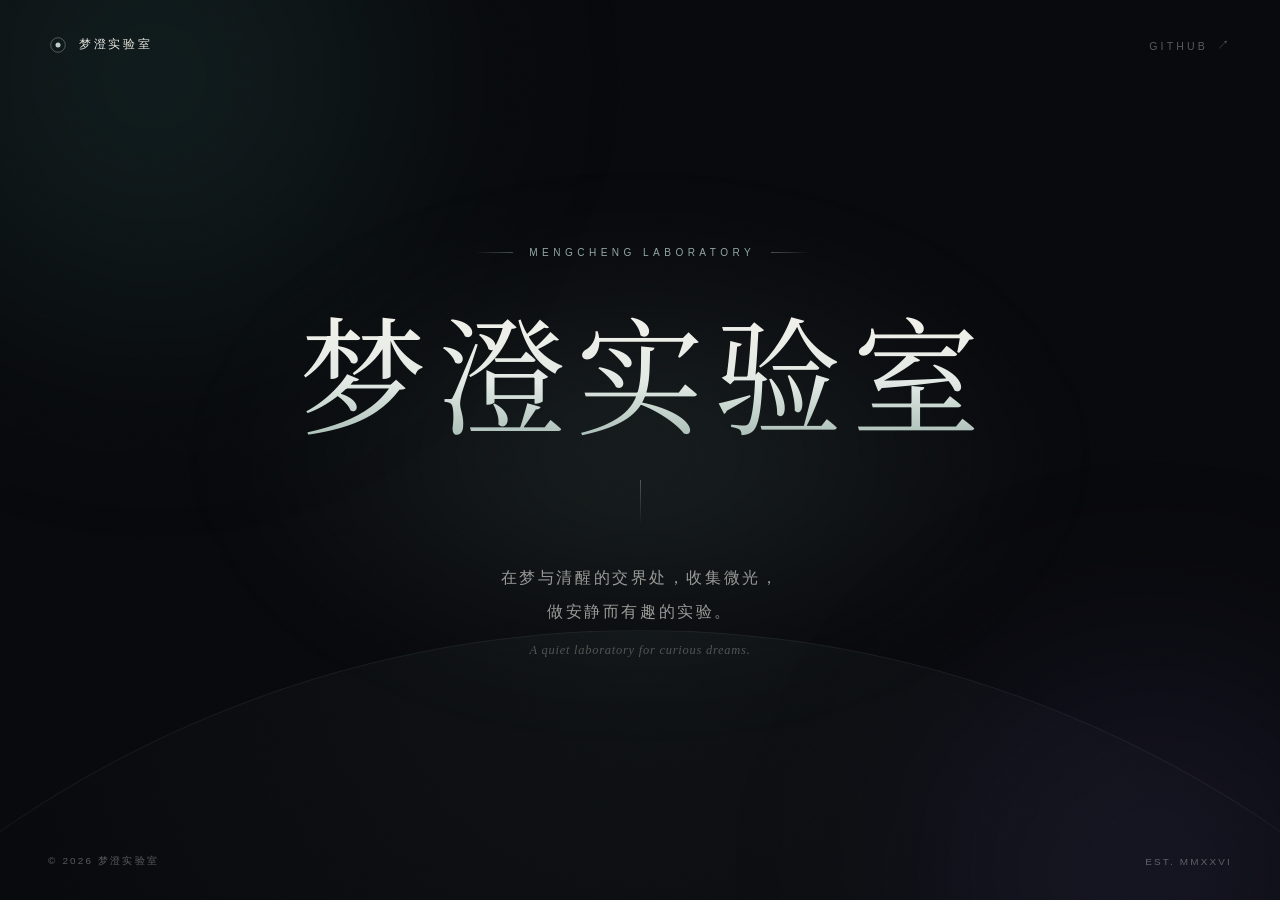
==== index.html @ 2a8580c0 "feat: 添加梦澄实验室极简首页" ====
<!DOCTYPE html>
<html lang="zh-CN">
<head>
  <meta charset="UTF-8">
  <meta name="viewport" content="width=device-width, initial-scale=1.0">
  <title>梦澄实验室 · Mengcheng Lab</title>
  <meta name="description" content="梦澄实验室 —— 在梦与清醒的交界处，收集微光，做安静而有趣的实验。">
  <meta name="theme-color" content="#08090c">
  <meta name="color-scheme" content="dark">
  <meta property="og:title" content="梦澄实验室 · Mengcheng Lab">
  <meta property="og:description" content="在梦与清醒的交界处，收集微光，做安静而有趣的实验。">
  <meta property="og:type" content="website">
  <link rel="icon" href="data:image/svg+xml,%3Csvg xmlns='http://www.w3.org/2000/svg' viewBox='0 0 64 64'%3E%3Crect width='64' height='64' rx='14' fill='%2308090c'/%3E%3Ccircle cx='32' cy='32' r='19' fill='none' stroke='%23cfe3dd' stroke-opacity='.45' stroke-width='2'/%3E%3Ccircle cx='32' cy='32' r='7' fill='%23d9ece6'/%3E%3C/svg%3E">
  <link rel="preconnect" href="https://fonts.googleapis.com">
  <link rel="preconnect" href="https://fonts.gstatic.com" crossorigin>
  <link href="https://fonts.googleapis.com/css2?family=Noto+Serif+SC:wght@300;400;500&display=swap" rel="stylesheet">
  <style>
    :root {
      --bg: #08090c;
      --ink: #eae7e0;
      --ink-soft: rgba(230, 232, 226, 0.64);
      --ink-faint: rgba(230, 232, 226, 0.36);
      --serif: "Noto Serif SC", "Source Han Serif SC", "Songti SC", "STSong", "SimSun", serif;
      --sans: "Inter", "Helvetica Neue", "PingFang SC", "Hiragino Sans GB", "Microsoft YaHei", sans-serif;
    }

    * { box-sizing: border-box; margin: 0; padding: 0; }

    html, body { min-height: 100%; }

    body {
      min-height: 100vh;
      min-height: 100svh;
      display: flex;
      flex-direction: column;
      overflow-x: hidden;
      background: var(--bg);
      color: var(--ink);
      font-family: var(--sans);
      -webkit-font-smoothing: antialiased;
      text-rendering: optimizeLegibility;
    }

    ::selection { background: rgba(169, 211, 202, 0.22); color: #fff; }

    /* ---------- atmosphere ---------- */

    .scene {
      position: fixed;
      inset: 0;
      z-index: 0;
      overflow: hidden;
      pointer-events: none;
    }

    .glow {
      position: absolute;
      border-radius: 50%;
      filter: blur(90px);
      will-change: transform, opacity;
    }

    .glow-a {
      width: 64vmax;
      height: 64vmax;
      top: -26vmax;
      left: -20vmax;
      background: radial-gradient(circle at center, rgba(66, 140, 130, 0.20), rgba(66, 140, 130, 0) 62%);
      animation: drift-a 36s ease-in-out infinite alternate;
    }

    .glow-b {
      width: 56vmax;
      height: 56vmax;
      right: -18vmax;
      bottom: -26vmax;
      background: radial-gradient(circle at center, rgba(112, 96, 192, 0.17), rgba(112, 96, 192, 0) 62%);
      animation: drift-b 46s ease-in-out infinite alternate;
    }

    @keyframes drift-a {
      from { transform: translate3d(0, 0, 0) scale(1); opacity: 0.8; }
      to   { transform: translate3d(7vmax, 5vmax, 0) scale(1.08); opacity: 1; }
    }

    @keyframes drift-b {
      from { transform: translate3d(0, 0, 0) scale(1.05); opacity: 1; }
      to   { transform: translate3d(-6vmax, -5vmax, 0) scale(1); opacity: 0.75; }
    }

    .horizon {
      position: absolute;
      left: 50%;
      top: 70%;
      width: 175vmax;
      height: 175vmax;
      transform: translateX(-50%);
      border-radius: 50%;
      border: 1px solid rgba(198, 226, 218, 0.06);
      background: radial-gradient(circle at 50% 0%, rgba(160, 205, 195, 0.05), transparent 30%);
    }

    .star {
      position: absolute;
      width: 3px;
      height: 3px;
      border-radius: 50%;
      background: #d9e9e3;
      box-shadow: 0 0 8px rgba(217, 233, 227, 0.8);
      opacity: 0;
      animation: twinkle 7s ease-in-out infinite;
    }

    .star-1 { top: 27%; left: 18%; animation-delay: 1s; }
    .star-2 { top: 21%; right: 23%; width: 2px; height: 2px; animation-delay: 4.2s; }
    .star-3 { top: 64%; left: 76%; width: 2px; height: 2px; animation-delay: 2.6s; }

    @keyframes twinkle {
      0%, 100% { opacity: 0; }
      50% { opacity: 0.55; }
    }

    .grain {
      position: absolute;
      inset: -50%;
      background-image: url("data:image/svg+xml,%3Csvg xmlns='http://www.w3.org/2000/svg' width='300' height='300'%3E%3Cfilter id='n'%3E%3CfeTurbulence type='fractalNoise' baseFrequency='0.82' numOctaves='3' stitchTiles='stitch'/%3E%3C/filter%3E%3Crect width='100%25' height='100%25' filter='url(%23n)' opacity='0.55'/%3E%3C/svg%3E");
      opacity: 0.035;
    }

    .cursor-light {
      position: fixed;
      top: 0;
      left: 0;
      z-index: 1;
      width: 52rem;
      height: 52rem;
      margin: -26rem 0 0 -26rem;
      border-radius: 50%;
      background: radial-gradient(circle, rgba(196, 224, 216, 0.075), transparent 62%);
      opacity: 0;
      pointer-events: none;
      transition: opacity 1.2s ease;
    }

    .cursor-light.on { opacity: 1; }

    /* ---------- header ---------- */

    .site-header {
      position: relative;
      z-index: 2;
      display: flex;
      align-items: center;
      justify-content: space-between;
      gap: 1.5rem;
      padding: clamp(1.3rem, 3vw, 2.2rem) clamp(1.4rem, 4vw, 3rem);
    }

    .brand {
      display: inline-flex;
      align-items: center;
      gap: 0.7rem;
      color: var(--ink);
      text-decoration: none;
      font-size: 0.74rem;
      letter-spacing: 0.22em;
      transition: opacity 0.4s ease;
    }

    .brand:hover { opacity: 0.75; }

    .brand-mark {
      width: 20px;
      height: 20px;
      color: #cfe2dc;
      opacity: 0.9;
    }

    .gh-link {
      display: inline-flex;
      align-items: center;
      gap: 0.55rem;
      color: var(--ink-faint);
      text-decoration: none;
      font-size: 0.66rem;
      letter-spacing: 0.3em;
      text-transform: uppercase;
      transition: color 0.4s ease;
    }

    .gh-link .arrow {
      font-size: 0.78rem;
      transition: transform 0.4s cubic-bezier(0.2, 0.7, 0.2, 1);
    }

    .gh-link:hover { color: var(--ink); }
    .gh-link:hover .arrow { transform: translate(2px, -2px); }

    /* ---------- hero ---------- */

    .hero {
      position: relative;
      z-index: 2;
      flex: 1;
      display: flex;
      flex-direction: column;
      align-items: center;
      justify-content: center;
      padding: 2rem 1.5rem clamp(3rem, 8vh, 6rem);
      text-align: center;
    }

    .hero::before {
      content: "";
      position: absolute;
      z-index: -1;
      left: 50%;
      top: 48%;
      width: min(60rem, 130vw);
      height: min(34rem, 70vw);
      transform: translate(-50%, -50%);
      background: radial-gradient(ellipse at center, rgba(148, 196, 186, 0.12), rgba(148, 196, 186, 0) 62%);
      filter: blur(50px);
      animation: breathe 11s ease-in-out infinite;
      pointer-events: none;
    }

    @keyframes breathe {
      0%, 100% { opacity: 0.5; transform: translate(-50%, -50%) scale(0.96); }
      50%      { opacity: 0.95; transform: translate(-50%, -50%) scale(1.05); }
    }

    .eyebrow {
      display: flex;
      align-items: center;
      gap: 1rem;
      margin-bottom: clamp(1.8rem, 4.5vh, 2.8rem);
      color: #93a8a2;
      font-size: 0.63rem;
      letter-spacing: 0.44em;
      text-transform: uppercase;
      padding-left: 0.44em;
    }

    .eyebrow::before,
    .eyebrow::after {
      content: "";
      width: 2.4rem;
      height: 1px;
      background: linear-gradient(90deg, transparent, rgba(180, 206, 199, 0.35));
    }

    .eyebrow::after {
      background: linear-gradient(90deg, rgba(180, 206, 199, 0.35), transparent);
    }

    .title {
      font-family: var(--serif);
      font-weight: 400;
      font-size: clamp(2.7rem, 12.5vw, 8rem);
      line-height: 1.14;
      letter-spacing: 0.08em;
      margin-left: 0.08em;
      color: var(--ink);
    }

    .title span {
      display: inline-block;
      opacity: 0;
      transform: translateY(0.55em);
      filter: blur(6px);
      background: linear-gradient(180deg, #f6f3ec 0%, #e2e9e4 58%, #a4bab2 100%);
      -webkit-background-clip: text;
      background-clip: text;
      color: transparent;
      animation: rise 1.5s cubic-bezier(0.2, 0.7, 0.2, 1) forwards;
    }

    .title span:nth-child(1) { animation-delay: 0.15s; }
    .title span:nth-child(2) { animation-delay: 0.26s; }
    .title span:nth-child(3) { animation-delay: 0.37s; }
    .title span:nth-child(4) { animation-delay: 0.48s; }
    .title span:nth-child(5) { animation-delay: 0.59s; }

    @keyframes rise {
      to { opacity: 1; transform: translateY(0); filter: blur(0); }
    }

    @supports not ((-webkit-background-clip: text) or (background-clip: text)) {
      .title span { color: var(--ink); background: none; }
    }

    .divider {
      width: 1px;
      height: clamp(2rem, 5vh, 3rem);
      margin: clamp(1.4rem, 4vh, 2.4rem) 0;
      background: linear-gradient(180deg, rgba(200, 220, 214, 0.32), transparent);
    }

    .tagline {
      max-width: 36rem;
      font-size: clamp(0.88rem, 1.5vw, 1rem);
      font-weight: 300;
      line-height: 2.1;
      letter-spacing: 0.16em;
      color: var(--ink-soft);
    }

    .tagline-en {
      margin-top: 0.9rem;
      font-family: Georgia, "Times New Roman", var(--serif);
      font-style: italic;
      font-size: 0.78rem;
      letter-spacing: 0.06em;
      color: rgba(230, 232, 226, 0.3);
    }

    /* ---------- footer ---------- */

    .site-footer {
      position: relative;
      z-index: 2;
      display: flex;
      align-items: center;
      justify-content: space-between;
      gap: 1rem;
      padding: 0 clamp(1.4rem, 4vw, 3rem) clamp(1.2rem, 3vw, 2rem);
      color: var(--ink-faint);
      font-size: 0.62rem;
      letter-spacing: 0.22em;
    }

    /* ---------- responsive ---------- */

    @media (max-width: 560px) {
      .eyebrow {
        gap: 0.7rem;
        font-size: 0.55rem;
        letter-spacing: 0.32em;
        padding-left: 0.32em;
      }

      .eyebrow::before,
      .eyebrow::after { width: 1.3rem; }

      .title { letter-spacing: 0.05em; margin-left: 0.05em; }

      .tagline { letter-spacing: 0.1em; font-size: 0.84rem; }

      .site-footer {
        flex-direction: column;
        align-items: flex-start;
        gap: 0.55rem;
      }
    }

    @media (pointer: coarse) {
      .cursor-light { display: none; }
    }

    @media (prefers-reduced-motion: reduce) {
      .glow,
      .star,
      .hero::before,
      .title span {
        animation: none !important;
      }

      .title span { opacity: 1; transform: none; filter: none; }
      .star { opacity: 0.35; }
      .cursor-light { display: none; }
    }
  </style>
</head>
<body>
  <div class="scene" aria-hidden="true">
    <div class="glow glow-a"></div>
    <div class="glow glow-b"></div>
    <div class="horizon"></div>
    <span class="star star-1"></span>
    <span class="star star-2"></span>
    <span class="star star-3"></span>
    <div class="cursor-light" id="cursorLight"></div>
    <div class="grain"></div>
  </div>

  <header class="site-header">
    <a class="brand" href="./" aria-label="梦澄实验室 首页">
      <svg class="brand-mark" viewBox="0 0 24 24" fill="none" aria-hidden="true">
        <circle cx="12" cy="12" r="8.75" stroke="currentColor" stroke-opacity="0.45" stroke-width="1"/>
        <circle cx="12" cy="12" r="3" fill="currentColor"/>
      </svg>
      <span>梦澄实验室</span>
    </a>
    <nav aria-label="站外链接">
      <a class="gh-link" href="https://github.com/Yumesumi/Yumesumi-Labs" target="_blank" rel="noopener noreferrer">
        GitHub <span class="arrow" aria-hidden="true">↗</span>
      </a>
    </nav>
  </header>

  <main class="hero">
    <p class="eyebrow">Mengcheng Laboratory</p>
    <h1 class="title"><span>梦</span><span>澄</span><span>实</span><span>验</span><span>室</span></h1>
    <div class="divider" aria-hidden="true"></div>
    <p class="tagline">在梦与清醒的交界处，收集微光，<br class="break-mobile">做安静而有趣的实验。</p>
    <p class="tagline-en">A quiet laboratory for curious dreams.</p>
  </main>

  <footer class="site-footer">
    <span>© 2026 梦澄实验室</span>
    <span>EST. MMXXVI</span>
  </footer>

  <script>
    (() => {
      const light = document.getElementById('cursorLight');
      const finePointer = window.matchMedia('(pointer: fine)').matches;
      const reduceMotion = window.matchMedia('(prefers-reduced-motion: reduce)').matches;

      if (!light || !finePointer || reduceMotion) return;

      let targetX = window.innerWidth / 2;
      let targetY = window.innerHeight * 0.4;
      let x = targetX;
      let y = targetY;

      window.addEventListener('pointermove', (event) => {
        targetX = event.clientX;
        targetY = event.clientY;
        light.classList.add('on');
      }, { passive: true });

      const render = () => {
        x += (targetX - x) * 0.055;
        y += (targetY - y) * 0.055;
        light.style.transform = `translate3d(${x}px, ${y}px, 0)`;
        requestAnimationFrame(render);
      };

      requestAnimationFrame(render);
    })();
  </script>
</body>
</html>
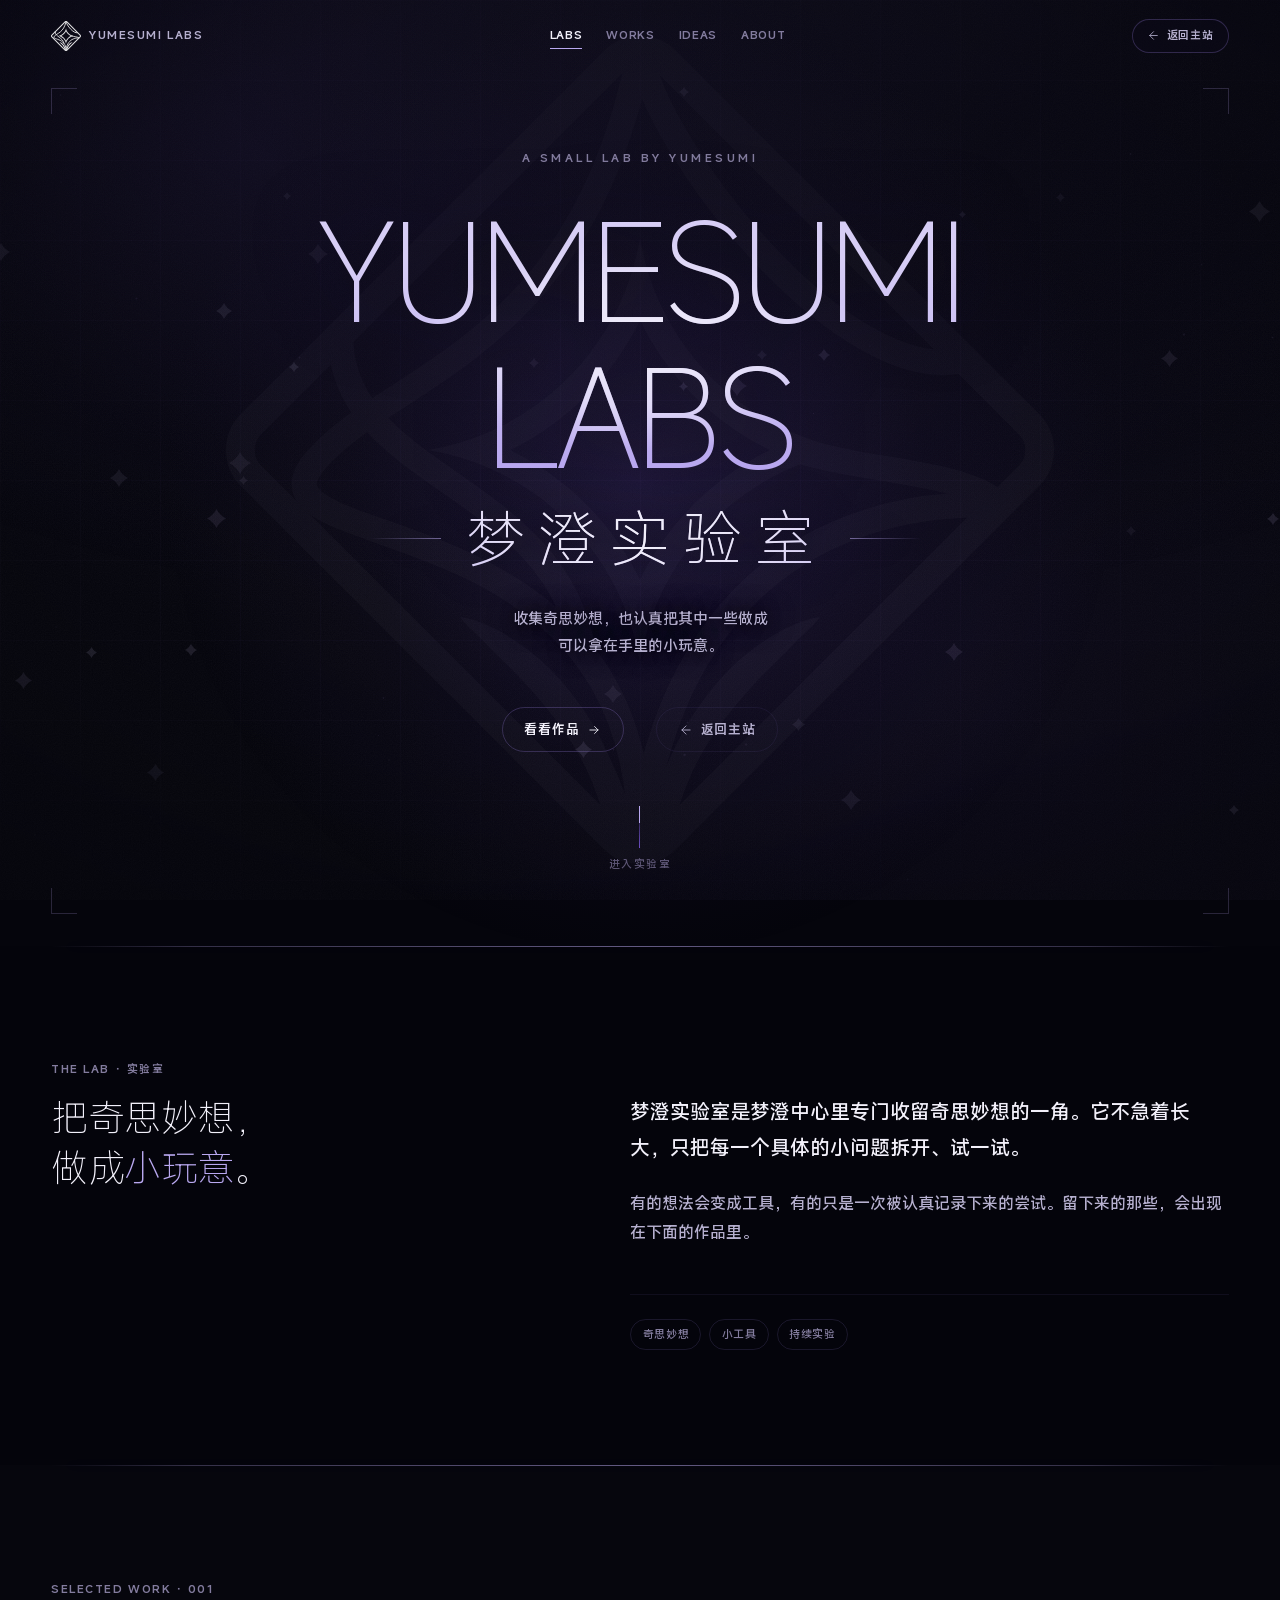
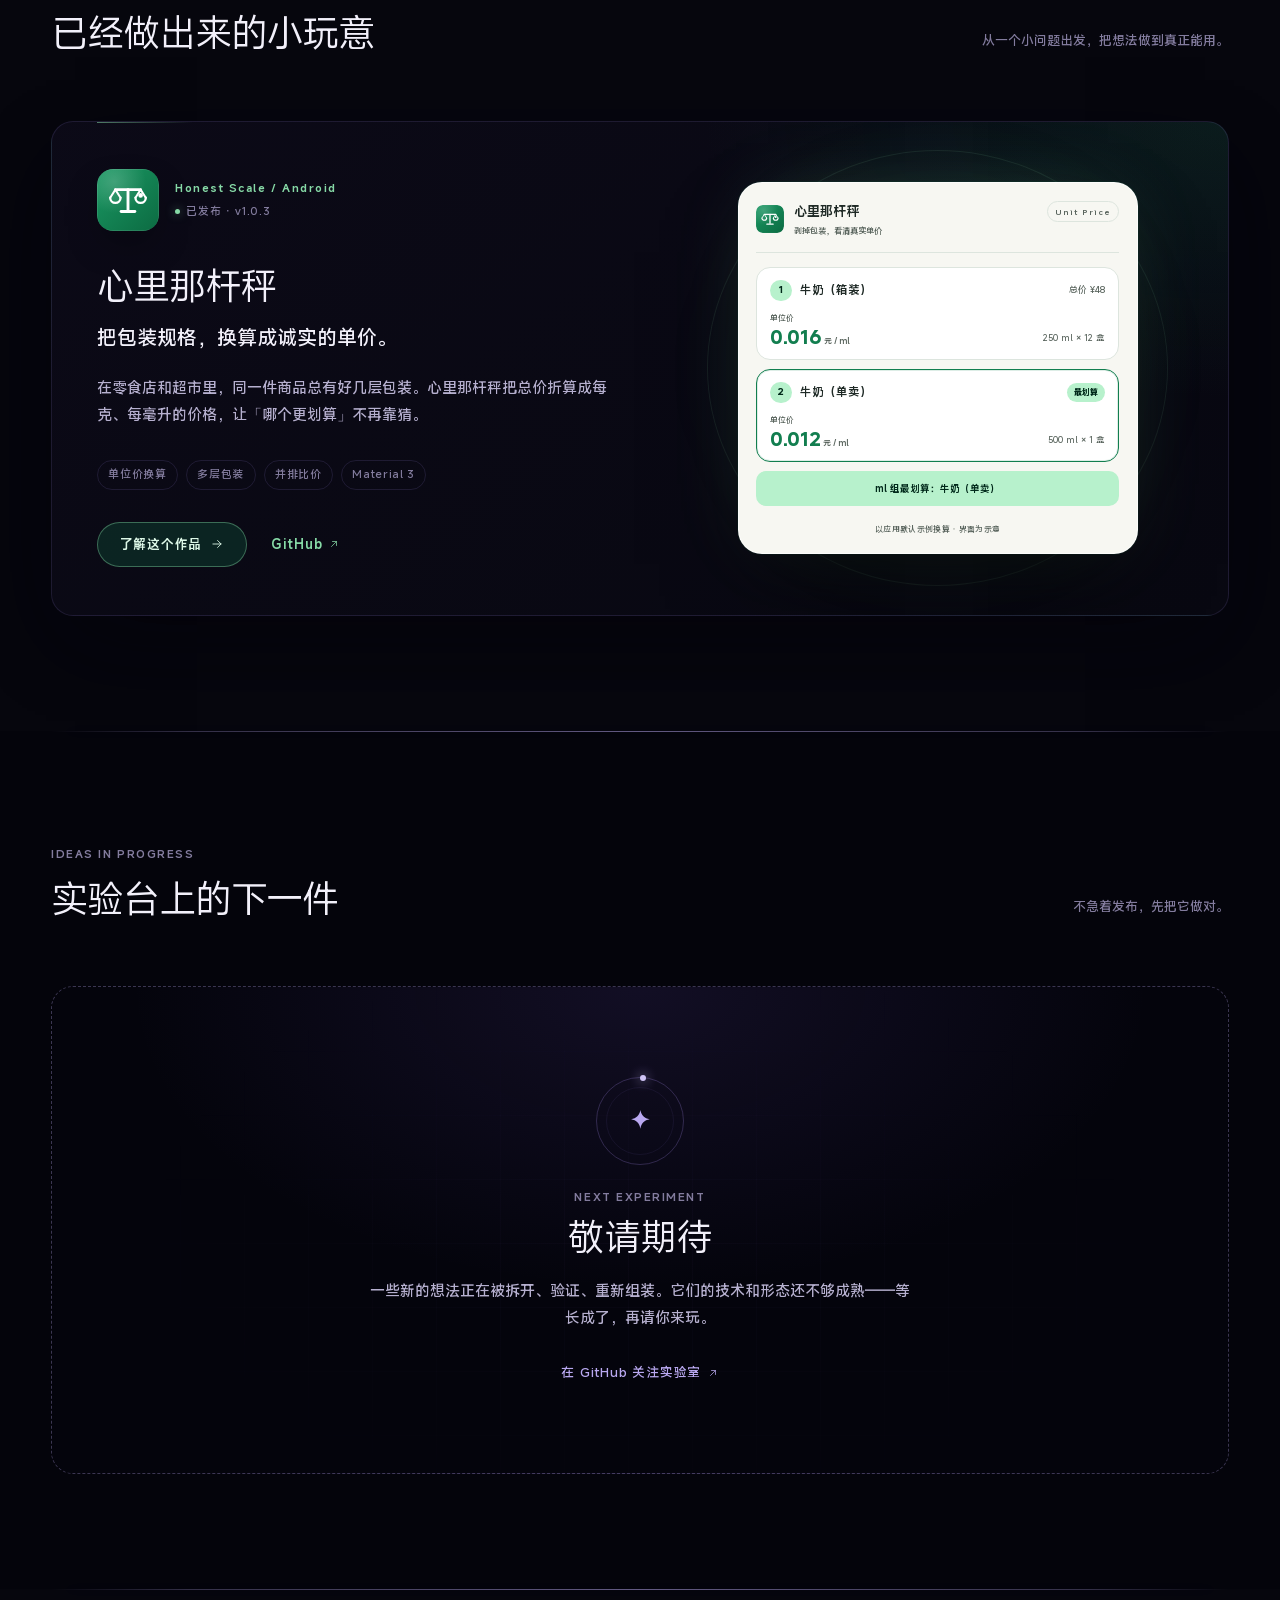
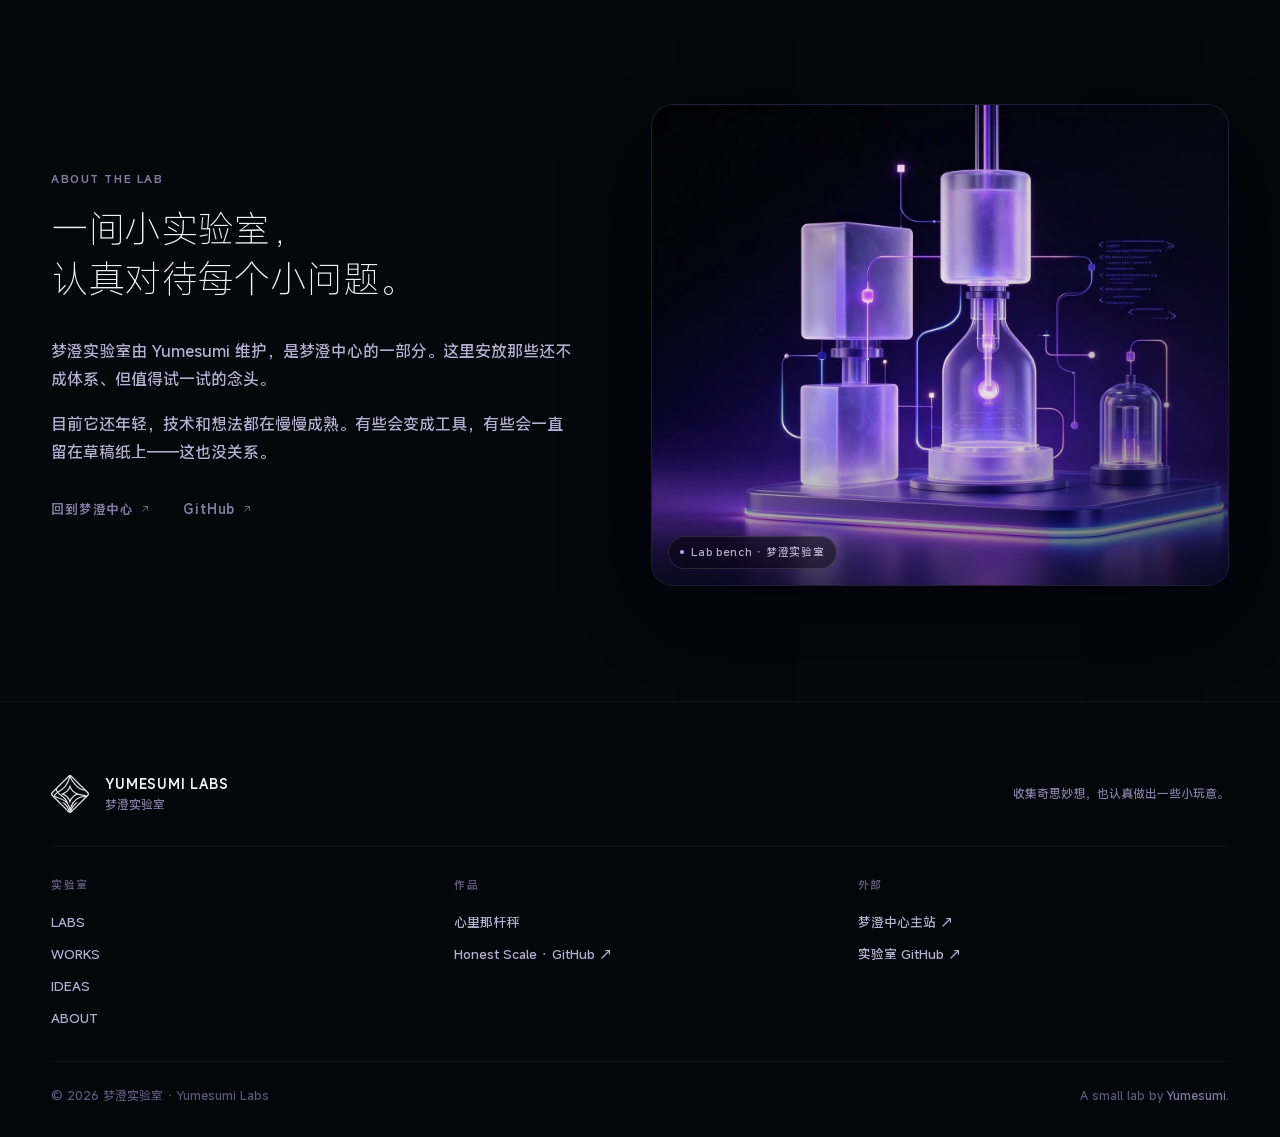
==== commit 83dbf58d: "feat: 重建梦澄实验室官网并加入心里那杆秤作品页" ====
--- a/index.html
+++ b/index.html
@@ -1,445 +1,563 @@
-<!DOCTYPE html>
+<!doctype html>
 <html lang="zh-CN">
-<head>
-  <meta charset="UTF-8">
-  <meta name="viewport" content="width=device-width, initial-scale=1.0">
-  <title>梦澄实验室 · Mengcheng Lab</title>
-  <meta name="description" content="梦澄实验室 —— 在梦与清醒的交界处，收集微光，做安静而有趣的实验。">
-  <meta name="theme-color" content="#08090c">
-  <meta name="color-scheme" content="dark">
-  <meta property="og:title" content="梦澄实验室 · Mengcheng Lab">
-  <meta property="og:description" content="在梦与清醒的交界处，收集微光，做安静而有趣的实验。">
-  <meta property="og:type" content="website">
-  <link rel="icon" href="data:image/svg+xml,%3Csvg xmlns='http://www.w3.org/2000/svg' viewBox='0 0 64 64'%3E%3Crect width='64' height='64' rx='14' fill='%2308090c'/%3E%3Ccircle cx='32' cy='32' r='19' fill='none' stroke='%23cfe3dd' stroke-opacity='.45' stroke-width='2'/%3E%3Ccircle cx='32' cy='32' r='7' fill='%23d9ece6'/%3E%3C/svg%3E">
-  <link rel="preconnect" href="https://fonts.googleapis.com">
-  <link rel="preconnect" href="https://fonts.gstatic.com" crossorigin>
-  <link href="https://fonts.googleapis.com/css2?family=Noto+Serif+SC:wght@300;400;500&display=swap" rel="stylesheet">
-  <style>
-    :root {
-      --bg: #08090c;
-      --ink: #eae7e0;
-      --ink-soft: rgba(230, 232, 226, 0.64);
-      --ink-faint: rgba(230, 232, 226, 0.36);
-      --serif: "Noto Serif SC", "Source Han Serif SC", "Songti SC", "STSong", "SimSun", serif;
-      --sans: "Inter", "Helvetica Neue", "PingFang SC", "Hiragino Sans GB", "Microsoft YaHei", sans-serif;
-    }
-
-    * { box-sizing: border-box; margin: 0; padding: 0; }
-
-    html, body { min-height: 100%; }
-
-    body {
-      min-height: 100vh;
-      min-height: 100svh;
-      display: flex;
-      flex-direction: column;
-      overflow-x: hidden;
-      background: var(--bg);
-      color: var(--ink);
-      font-family: var(--sans);
-      -webkit-font-smoothing: antialiased;
-      text-rendering: optimizeLegibility;
-    }
-
-    ::selection { background: rgba(169, 211, 202, 0.22); color: #fff; }
-
-    /* ---------- atmosphere ---------- */
-
-    .scene {
-      position: fixed;
-      inset: 0;
-      z-index: 0;
-      overflow: hidden;
-      pointer-events: none;
-    }
-
-    .glow {
-      position: absolute;
-      border-radius: 50%;
-      filter: blur(90px);
-      will-change: transform, opacity;
-    }
-
-    .glow-a {
-      width: 64vmax;
-      height: 64vmax;
-      top: -26vmax;
-      left: -20vmax;
-      background: radial-gradient(circle at center, rgba(66, 140, 130, 0.20), rgba(66, 140, 130, 0) 62%);
-      animation: drift-a 36s ease-in-out infinite alternate;
-    }
-
-    .glow-b {
-      width: 56vmax;
-      height: 56vmax;
-      right: -18vmax;
-      bottom: -26vmax;
-      background: radial-gradient(circle at center, rgba(112, 96, 192, 0.17), rgba(112, 96, 192, 0) 62%);
-      animation: drift-b 46s ease-in-out infinite alternate;
-    }
-
-    @keyframes drift-a {
-      from { transform: translate3d(0, 0, 0) scale(1); opacity: 0.8; }
-      to   { transform: translate3d(7vmax, 5vmax, 0) scale(1.08); opacity: 1; }
-    }
-
-    @keyframes drift-b {
-      from { transform: translate3d(0, 0, 0) scale(1.05); opacity: 1; }
-      to   { transform: translate3d(-6vmax, -5vmax, 0) scale(1); opacity: 0.75; }
-    }
-
-    .horizon {
-      position: absolute;
-      left: 50%;
-      top: 70%;
-      width: 175vmax;
-      height: 175vmax;
-      transform: translateX(-50%);
-      border-radius: 50%;
-      border: 1px solid rgba(198, 226, 218, 0.06);
-      background: radial-gradient(circle at 50% 0%, rgba(160, 205, 195, 0.05), transparent 30%);
-    }
-
-    .star {
-      position: absolute;
-      width: 3px;
-      height: 3px;
-      border-radius: 50%;
-      background: #d9e9e3;
-      box-shadow: 0 0 8px rgba(217, 233, 227, 0.8);
-      opacity: 0;
-      animation: twinkle 7s ease-in-out infinite;
-    }
-
-    .star-1 { top: 27%; left: 18%; animation-delay: 1s; }
-    .star-2 { top: 21%; right: 23%; width: 2px; height: 2px; animation-delay: 4.2s; }
-    .star-3 { top: 64%; left: 76%; width: 2px; height: 2px; animation-delay: 2.6s; }
-
-    @keyframes twinkle {
-      0%, 100% { opacity: 0; }
-      50% { opacity: 0.55; }
-    }
-
-    .grain {
-      position: absolute;
-      inset: -50%;
-      background-image: url("data:image/svg+xml,%3Csvg xmlns='http://www.w3.org/2000/svg' width='300' height='300'%3E%3Cfilter id='n'%3E%3CfeTurbulence type='fractalNoise' baseFrequency='0.82' numOctaves='3' stitchTiles='stitch'/%3E%3C/filter%3E%3Crect width='100%25' height='100%25' filter='url(%23n)' opacity='0.55'/%3E%3C/svg%3E");
-      opacity: 0.035;
-    }
-
-    .cursor-light {
-      position: fixed;
-      top: 0;
-      left: 0;
-      z-index: 1;
-      width: 52rem;
-      height: 52rem;
-      margin: -26rem 0 0 -26rem;
-      border-radius: 50%;
-      background: radial-gradient(circle, rgba(196, 224, 216, 0.075), transparent 62%);
-      opacity: 0;
-      pointer-events: none;
-      transition: opacity 1.2s ease;
-    }
-
-    .cursor-light.on { opacity: 1; }
-
-    /* ---------- header ---------- */
-
-    .site-header {
-      position: relative;
-      z-index: 2;
-      display: flex;
-      align-items: center;
-      justify-content: space-between;
-      gap: 1.5rem;
-      padding: clamp(1.3rem, 3vw, 2.2rem) clamp(1.4rem, 4vw, 3rem);
-    }
-
-    .brand {
-      display: inline-flex;
-      align-items: center;
-      gap: 0.7rem;
-      color: var(--ink);
-      text-decoration: none;
-      font-size: 0.74rem;
-      letter-spacing: 0.22em;
-      transition: opacity 0.4s ease;
-    }
-
-    .brand:hover { opacity: 0.75; }
-
-    .brand-mark {
-      width: 20px;
-      height: 20px;
-      color: #cfe2dc;
-      opacity: 0.9;
-    }
-
-    .gh-link {
-      display: inline-flex;
-      align-items: center;
-      gap: 0.55rem;
-      color: var(--ink-faint);
-      text-decoration: none;
-      font-size: 0.66rem;
-      letter-spacing: 0.3em;
-      text-transform: uppercase;
-      transition: color 0.4s ease;
-    }
-
-    .gh-link .arrow {
-      font-size: 0.78rem;
-      transition: transform 0.4s cubic-bezier(0.2, 0.7, 0.2, 1);
-    }
-
-    .gh-link:hover { color: var(--ink); }
-    .gh-link:hover .arrow { transform: translate(2px, -2px); }
-
-    /* ---------- hero ---------- */
-
-    .hero {
-      position: relative;
-      z-index: 2;
-      flex: 1;
-      display: flex;
-      flex-direction: column;
-      align-items: center;
-      justify-content: center;
-      padding: 2rem 1.5rem clamp(3rem, 8vh, 6rem);
-      text-align: center;
-    }
-
-    .hero::before {
-      content: "";
-      position: absolute;
-      z-index: -1;
-      left: 50%;
-      top: 48%;
-      width: min(60rem, 130vw);
-      height: min(34rem, 70vw);
-      transform: translate(-50%, -50%);
-      background: radial-gradient(ellipse at center, rgba(148, 196, 186, 0.12), rgba(148, 196, 186, 0) 62%);
-      filter: blur(50px);
-      animation: breathe 11s ease-in-out infinite;
-      pointer-events: none;
-    }
-
-    @keyframes breathe {
-      0%, 100% { opacity: 0.5; transform: translate(-50%, -50%) scale(0.96); }
-      50%      { opacity: 0.95; transform: translate(-50%, -50%) scale(1.05); }
-    }
-
-    .eyebrow {
-      display: flex;
-      align-items: center;
-      gap: 1rem;
-      margin-bottom: clamp(1.8rem, 4.5vh, 2.8rem);
-      color: #93a8a2;
-      font-size: 0.63rem;
-      letter-spacing: 0.44em;
-      text-transform: uppercase;
-      padding-left: 0.44em;
-    }
-
-    .eyebrow::before,
-    .eyebrow::after {
-      content: "";
-      width: 2.4rem;
-      height: 1px;
-      background: linear-gradient(90deg, transparent, rgba(180, 206, 199, 0.35));
-    }
-
-    .eyebrow::after {
-      background: linear-gradient(90deg, rgba(180, 206, 199, 0.35), transparent);
-    }
-
-    .title {
-      font-family: var(--serif);
-      font-weight: 400;
-      font-size: clamp(2.7rem, 12.5vw, 8rem);
-      line-height: 1.14;
-      letter-spacing: 0.08em;
-      margin-left: 0.08em;
-      color: var(--ink);
-    }
-
-    .title span {
-      display: inline-block;
-      opacity: 0;
-      transform: translateY(0.55em);
-      filter: blur(6px);
-      background: linear-gradient(180deg, #f6f3ec 0%, #e2e9e4 58%, #a4bab2 100%);
-      -webkit-background-clip: text;
-      background-clip: text;
-      color: transparent;
-      animation: rise 1.5s cubic-bezier(0.2, 0.7, 0.2, 1) forwards;
-    }
-
-    .title span:nth-child(1) { animation-delay: 0.15s; }
-    .title span:nth-child(2) { animation-delay: 0.26s; }
-    .title span:nth-child(3) { animation-delay: 0.37s; }
-    .title span:nth-child(4) { animation-delay: 0.48s; }
-    .title span:nth-child(5) { animation-delay: 0.59s; }
-
-    @keyframes rise {
-      to { opacity: 1; transform: translateY(0); filter: blur(0); }
-    }
-
-    @supports not ((-webkit-background-clip: text) or (background-clip: text)) {
-      .title span { color: var(--ink); background: none; }
-    }
-
-    .divider {
-      width: 1px;
-      height: clamp(2rem, 5vh, 3rem);
-      margin: clamp(1.4rem, 4vh, 2.4rem) 0;
-      background: linear-gradient(180deg, rgba(200, 220, 214, 0.32), transparent);
-    }
-
-    .tagline {
-      max-width: 36rem;
-      font-size: clamp(0.88rem, 1.5vw, 1rem);
-      font-weight: 300;
-      line-height: 2.1;
-      letter-spacing: 0.16em;
-      color: var(--ink-soft);
-    }
-
-    .tagline-en {
-      margin-top: 0.9rem;
-      font-family: Georgia, "Times New Roman", var(--serif);
-      font-style: italic;
-      font-size: 0.78rem;
-      letter-spacing: 0.06em;
-      color: rgba(230, 232, 226, 0.3);
-    }
-
-    /* ---------- footer ---------- */
-
-    .site-footer {
-      position: relative;
-      z-index: 2;
-      display: flex;
-      align-items: center;
-      justify-content: space-between;
-      gap: 1rem;
-      padding: 0 clamp(1.4rem, 4vw, 3rem) clamp(1.2rem, 3vw, 2rem);
-      color: var(--ink-faint);
-      font-size: 0.62rem;
-      letter-spacing: 0.22em;
-    }
-
-    /* ---------- responsive ---------- */
-
-    @media (max-width: 560px) {
-      .eyebrow {
-        gap: 0.7rem;
-        font-size: 0.55rem;
-        letter-spacing: 0.32em;
-        padding-left: 0.32em;
-      }
-
-      .eyebrow::before,
-      .eyebrow::after { width: 1.3rem; }
-
-      .title { letter-spacing: 0.05em; margin-left: 0.05em; }
-
-      .tagline { letter-spacing: 0.1em; font-size: 0.84rem; }
-
-      .site-footer {
-        flex-direction: column;
-        align-items: flex-start;
-        gap: 0.55rem;
-      }
-    }
-
-    @media (pointer: coarse) {
-      .cursor-light { display: none; }
-    }
-
-    @media (prefers-reduced-motion: reduce) {
-      .glow,
-      .star,
-      .hero::before,
-      .title span {
-        animation: none !important;
-      }
-
-      .title span { opacity: 1; transform: none; filter: none; }
-      .star { opacity: 0.35; }
-      .cursor-light { display: none; }
-    }
-  </style>
-</head>
-<body>
-  <div class="scene" aria-hidden="true">
-    <div class="glow glow-a"></div>
-    <div class="glow glow-b"></div>
-    <div class="horizon"></div>
-    <span class="star star-1"></span>
-    <span class="star star-2"></span>
-    <span class="star star-3"></span>
-    <div class="cursor-light" id="cursorLight"></div>
-    <div class="grain"></div>
-  </div>
-
-  <header class="site-header">
-    <a class="brand" href="./" aria-label="梦澄实验室 首页">
-      <svg class="brand-mark" viewBox="0 0 24 24" fill="none" aria-hidden="true">
-        <circle cx="12" cy="12" r="8.75" stroke="currentColor" stroke-opacity="0.45" stroke-width="1"/>
-        <circle cx="12" cy="12" r="3" fill="currentColor"/>
-      </svg>
-      <span>梦澄实验室</span>
-    </a>
-    <nav aria-label="站外链接">
-      <a class="gh-link" href="https://github.com/Yumesumi/Yumesumi-Labs" target="_blank" rel="noopener noreferrer">
-        GitHub <span class="arrow" aria-hidden="true">↗</span>
-      </a>
-    </nav>
-  </header>
-
-  <main class="hero">
-    <p class="eyebrow">Mengcheng Laboratory</p>
-    <h1 class="title"><span>梦</span><span>澄</span><span>实</span><span>验</span><span>室</span></h1>
-    <div class="divider" aria-hidden="true"></div>
-    <p class="tagline">在梦与清醒的交界处，收集微光，<br class="break-mobile">做安静而有趣的实验。</p>
-    <p class="tagline-en">A quiet laboratory for curious dreams.</p>
-  </main>
-
-  <footer class="site-footer">
-    <span>© 2026 梦澄实验室</span>
-    <span>EST. MMXXVI</span>
-  </footer>
-
-  <script>
-    (() => {
-      const light = document.getElementById('cursorLight');
-      const finePointer = window.matchMedia('(pointer: fine)').matches;
-      const reduceMotion = window.matchMedia('(prefers-reduced-motion: reduce)').matches;
-
-      if (!light || !finePointer || reduceMotion) return;
-
-      let targetX = window.innerWidth / 2;
-      let targetY = window.innerHeight * 0.4;
-      let x = targetX;
-      let y = targetY;
-
-      window.addEventListener('pointermove', (event) => {
-        targetX = event.clientX;
-        targetY = event.clientY;
-        light.classList.add('on');
-      }, { passive: true });
-
-      const render = () => {
-        x += (targetX - x) * 0.055;
-        y += (targetY - y) * 0.055;
-        light.style.transform = `translate3d(${x}px, ${y}px, 0)`;
-        requestAnimationFrame(render);
-      };
-
-      requestAnimationFrame(render);
-    })();
-  </script>
-</body>
+  <head>
+    <meta charset="UTF-8" />
+    <meta name="viewport" content="width=device-width, initial-scale=1, viewport-fit=cover" />
+    <title>梦澄实验室 · Yumesumi Labs</title>
+    <meta
+      name="description"
+      content="梦澄实验室是 Yumesumi 的小型数字实验场：收集奇思妙想，也认真把其中一些做成可以拿在手里的小玩意。首个作品：心里那杆秤。"
+    />
+    <meta name="theme-color" content="#05050c" />
+    <meta name="color-scheme" content="dark" />
+
+    <meta property="og:type" content="website" />
+    <meta property="og:title" content="梦澄实验室 · Yumesumi Labs" />
+    <meta
+      property="og:description"
+      content="收集奇思妙想，也认真把其中一些做成可以拿在手里的小玩意。"
+    />
+    <meta
+      property="og:image"
+      content="https://yumesumi.github.io/Yumesumi-Labs/assets/images/og-lab.jpg"
+    />
+    <meta property="og:locale" content="zh_CN" />
+
+    <link rel="icon" href="assets/brand/favicon.svg" type="image/svg+xml" />
+    <link
+      rel="preload"
+      href="assets/fonts/misans-latin.woff2"
+      as="font"
+      type="font/woff2"
+      crossorigin="anonymous"
+    />
+    <link rel="stylesheet" href="assets/fonts/fonts.css" />
+    <link rel="stylesheet" href="assets/css/site.css" />
+  </head>
+  <body class="page-home">
+    <a class="skip-link" href="#main">跳转到主要内容</a>
+
+    <div class="ambience" aria-hidden="true">
+      <div class="aurora aurora--a"></div>
+      <div class="aurora aurora--b"></div>
+      <div class="aurora aurora--c"></div>
+      <div class="ambience__grid"></div>
+      <div class="ambience__mark">
+        <img src="assets/brand/logo.svg" alt="" />
+      </div>
+      <div class="starfield" data-starfield></div>
+      <div class="vignette"></div>
+      <div class="grain"></div>
+    </div>
+
+    <header class="site-nav" data-site-nav>
+      <div class="site-nav__inner">
+        <a class="brand" href="index.html" aria-label="梦澄实验室首页">
+          <img class="brand__mark" src="assets/brand/logo.svg" alt="" width="30" height="30" />
+          <span class="brand__wordmark">YUMESUMI LABS</span>
+        </a>
+
+        <nav class="site-nav__links" aria-label="主导航">
+          <a class="site-nav__link is-active" href="index.html" aria-current="page">LABS</a>
+          <a class="site-nav__link" href="#works">WORKS</a>
+          <a class="site-nav__link" href="#ideas">IDEAS</a>
+          <a class="site-nav__link" href="#about">ABOUT</a>
+        </nav>
+
+        <div class="site-nav__actions">
+          <a class="nav-back" href="https://yumesumi.cyou/" aria-label="返回梦澄中心主站">
+            <svg viewBox="0 0 24 24" width="13" height="13" fill="none" aria-hidden="true">
+              <path
+                d="M19 12H5m7-7-7 7 7 7"
+                stroke="currentColor"
+                stroke-width="1.5"
+                stroke-linecap="round"
+                stroke-linejoin="round"
+              />
+            </svg>
+            <span class="nav-back__full">返回主站</span>
+            <span class="nav-back__short">主站</span>
+          </a>
+
+          <button
+            class="nav-toggle"
+            type="button"
+            aria-expanded="false"
+            aria-controls="site-menu"
+            data-menu-toggle
+          >
+            <span class="nav-toggle__label">MENU</span>
+            <span class="nav-toggle__icon" aria-hidden="true">
+              <span></span>
+              <span></span>
+            </span>
+            <span class="sr-only">打开菜单</span>
+          </button>
+        </div>
+      </div>
+    </header>
+
+    <div
+      class="site-menu"
+      id="site-menu"
+      role="dialog"
+      aria-modal="true"
+      aria-label="站点菜单"
+      hidden
+      data-menu-panel
+    >
+      <div class="site-menu__top">
+        <span class="site-menu__brand">YUMESUMI LABS</span>
+        <button class="site-menu__close" type="button" aria-label="关闭菜单" data-menu-close>
+          <span>CLOSE</span>
+          <svg viewBox="0 0 24 24" width="12" height="12" fill="none" aria-hidden="true">
+            <path
+              d="m6 6 12 12M18 6 6 18"
+              stroke="currentColor"
+              stroke-width="1.5"
+              stroke-linecap="round"
+            />
+          </svg>
+        </button>
+      </div>
+
+      <div class="container">
+        <nav aria-label="移动端导航">
+          <ul class="site-menu__list">
+            <li class="site-menu__item" style="--i: 0">
+              <a class="site-menu__link is-active" href="index.html">
+                <span class="site-menu__index">01</span>LABS
+              </a>
+            </li>
+            <li class="site-menu__item" style="--i: 1">
+              <a class="site-menu__link" href="#works">
+                <span class="site-menu__index">02</span>WORKS
+              </a>
+            </li>
+            <li class="site-menu__item" style="--i: 2">
+              <a class="site-menu__link" href="#ideas">
+                <span class="site-menu__index">03</span>IDEAS
+              </a>
+            </li>
+            <li class="site-menu__item" style="--i: 3">
+              <a class="site-menu__link" href="#about">
+                <span class="site-menu__index">04</span>ABOUT
+              </a>
+            </li>
+          </ul>
+        </nav>
+
+        <div class="site-menu__foot">
+          <a class="site-menu__meta" href="https://yumesumi.cyou/">梦澄中心主站 ↗</a>
+          <a
+            class="site-menu__meta"
+            href="https://github.com/Yumesumi/Yumesumi-Labs"
+            target="_blank"
+            rel="noopener noreferrer"
+            >GitHub ↗</a
+          >
+        </div>
+      </div>
+    </div>
+
+    <main id="main">
+      <section class="hero" data-hero>
+        <div class="hero__decor" aria-hidden="true">
+          <div class="hero__glow"></div>
+          <div class="hero__scan"></div>
+          <div class="hero__hud">
+            <span></span>
+            <span></span>
+            <span></span>
+            <span></span>
+          </div>
+        </div>
+
+        <div class="hero__content">
+          <p class="hero__eyebrow">A small lab by Yumesumi</p>
+
+          <h1 class="hero__wordmark" data-spotlight>
+            <span>YUMESUMI</span>
+            <span>LABS</span>
+          </h1>
+
+          <p class="hero__name" data-spotlight>梦澄实验室</p>
+
+          <p class="hero__lede">
+            收集奇思妙想，也认真把其中一些做成<br />
+            可以拿在手里的小玩意。
+          </p>
+
+          <div class="hero__actions">
+            <a class="btn" href="#works">
+              看看作品
+              <svg viewBox="0 0 24 24" width="14" height="14" fill="none" aria-hidden="true">
+                <path
+                  d="M5 12h14M13 6l6 6-6 6"
+                  stroke="currentColor"
+                  stroke-width="1.5"
+                  stroke-linecap="round"
+                  stroke-linejoin="round"
+                />
+              </svg>
+            </a>
+            <a class="btn btn--ghost" href="https://yumesumi.cyou/">
+              <svg viewBox="0 0 24 24" width="14" height="14" fill="none" aria-hidden="true">
+                <path
+                  d="M19 12H5m7-7-7 7 7 7"
+                  stroke="currentColor"
+                  stroke-width="1.5"
+                  stroke-linecap="round"
+                  stroke-linejoin="round"
+                />
+              </svg>
+              返回主站
+            </a>
+          </div>
+
+          <div class="hero__foot">
+            <a class="scroll-cue" href="#lab">
+              <span class="scroll-cue__line" aria-hidden="true"></span>
+              <span>进入实验室</span>
+            </a>
+          </div>
+        </div>
+      </section>
+
+      <section class="section section--line section--veil intro" id="lab">
+        <div class="container">
+          <div class="intro__grid">
+            <div class="intro__lead reveal">
+              <p class="eyebrow">The lab · 实验室</p>
+              <h2 class="intro__title">把奇思妙想，<br />做成<em>小玩意</em>。</h2>
+            </div>
+
+            <div class="intro__body reveal">
+              <p>
+                梦澄实验室是梦澄中心里专门收留奇思妙想的一角。它不急着长大，只把每一个具体的小问题拆开、试一试。
+              </p>
+              <p>
+                有的想法会变成工具，有的只是一次被认真记录下来的尝试。留下来的那些，会出现在下面的作品里。
+              </p>
+              <ul class="lab-tags" aria-label="实验室关键词">
+                <li>奇思妙想</li>
+                <li>小工具</li>
+                <li>持续实验</li>
+              </ul>
+            </div>
+          </div>
+        </div>
+      </section>
+
+      <section class="section section--line section--veil-deep works" id="works">
+        <div class="container">
+          <header class="section-head reveal">
+            <div>
+              <p class="eyebrow">Selected work · 001</p>
+              <h2 class="section-head__title">已经做出来的小玩意</h2>
+            </div>
+            <p class="section-head__lede">从一个小问题出发，把想法做到真正能用。</p>
+          </header>
+
+          <article class="work reveal">
+            <div class="work__info">
+              <div class="work__app">
+                <img
+                  class="work__icon"
+                  src="assets/images/honest-scale-icon.svg"
+                  alt=""
+                  width="62"
+                  height="62"
+                />
+                <div>
+                  <p class="work__app-label">Honest Scale / Android</p>
+                  <p class="work__status">已发布 · v1.0.3</p>
+                </div>
+              </div>
+
+              <h3 class="work__title">心里那杆秤</h3>
+              <p class="work__tagline">把包装规格，换算成诚实的单价。</p>
+              <p class="work__desc">
+                在零食店和超市里，同一件商品总有好几层包装。心里那杆秤把总价折算成每克、每毫升的价格，让「哪个更划算」不再靠猜。
+              </p>
+
+              <ul class="tag-row" aria-label="项目特点">
+                <li class="tag">单位价换算</li>
+                <li class="tag">多层包装</li>
+                <li class="tag">并排比价</li>
+                <li class="tag">Material 3</li>
+              </ul>
+
+              <div class="work__actions">
+                <a class="btn btn--project" href="projects/honest-scale.html">
+                  了解这个作品
+                  <svg viewBox="0 0 24 24" width="14" height="14" fill="none" aria-hidden="true">
+                    <path
+                      d="M5 12h14M13 6l6 6-6 6"
+                      stroke="currentColor"
+                      stroke-width="1.5"
+                      stroke-linecap="round"
+                      stroke-linejoin="round"
+                    />
+                  </svg>
+                </a>
+                <a
+                  class="text-link text-link--project"
+                  href="https://github.com/Yumesumi/Honest-Scale"
+                  target="_blank"
+                  rel="noopener noreferrer"
+                >
+                  GitHub
+                  <svg viewBox="0 0 24 24" width="12" height="12" fill="none" aria-hidden="true">
+                    <path
+                      d="M7 17 17 7M9 7h8v8"
+                      stroke="currentColor"
+                      stroke-width="1.5"
+                      stroke-linecap="round"
+                      stroke-linejoin="round"
+                    />
+                  </svg>
+                </a>
+              </div>
+            </div>
+
+            <div class="work__visual">
+              <div class="mini-app">
+                <div class="mini-app__top">
+                  <div class="mini-app__title">
+                    <img
+                      src="assets/images/honest-scale-icon.svg"
+                      alt=""
+                      width="28"
+                      height="28"
+                    />
+                    <div>
+                      <span>心里那杆秤</span>
+                      <small>剥掉包装，看清真实单价</small>
+                    </div>
+                  </div>
+                  <span class="mini-app__label">Unit Price</span>
+                </div>
+
+                <div class="mini-app__body">
+                  <div class="mini-row">
+                    <div class="mini-row__head">
+                      <span class="mini-row__index">1</span>
+                      <p>牛奶（箱装）</p>
+                      <span class="mini-row__total">总价 ¥48</span>
+                    </div>
+                    <div class="mini-row__main">
+                      <div>
+                        <span class="mini-row__label">单位价</span>
+                        <strong>0.016<small>元 / ml</small></strong>
+                      </div>
+                      <span class="mini-row__spec">250 ml × 12 盒</span>
+                    </div>
+                  </div>
+
+                  <div class="mini-row is-winner">
+                    <div class="mini-row__head">
+                      <span class="mini-row__index">2</span>
+                      <p>牛奶（单卖）</p>
+                      <span class="mini-row__badge">最划算</span>
+                    </div>
+                    <div class="mini-row__main">
+                      <div>
+                        <span class="mini-row__label">单位价</span>
+                        <strong>0.012<small>元 / ml</small></strong>
+                      </div>
+                      <span class="mini-row__spec">500 ml × 1 盒</span>
+                    </div>
+                  </div>
+
+                  <p class="mini-app__result">ml 组最划算：牛奶（单卖）</p>
+                </div>
+
+                <p class="mini-app__note">以应用默认示例换算 · 界面为示意</p>
+              </div>
+            </div>
+          </article>
+        </div>
+      </section>
+
+      <section class="section section--line section--veil ideas" id="ideas">
+        <div class="container">
+          <header class="section-head reveal">
+            <div>
+              <p class="eyebrow">Ideas in progress</p>
+              <h2 class="section-head__title">实验台上的下一件</h2>
+            </div>
+            <p class="section-head__lede">不急着发布，先把它做对。</p>
+          </header>
+
+          <div class="ideas__panel reveal">
+            <div class="ideas__orb" aria-hidden="true">
+              <svg viewBox="0 0 24 24" fill="none">
+                <path
+                  d="M12 2c.9 5.2 3.8 8.1 9 9-5.2.9-8.1 3.8-9 9-.9-5.2-3.8-8.1-9-9 5.2-.9 8.1-3.8 9-9Z"
+                  fill="currentColor"
+                />
+              </svg>
+            </div>
+
+            <p class="ideas__eyebrow">Next experiment</p>
+            <h3 class="ideas__title">敬请期待</h3>
+            <p class="ideas__text">
+              一些新的想法正在被拆开、验证、重新组装。它们的技术和形态还不够成熟——等长成了，再请你来玩。
+            </p>
+            <a
+              class="ideas__link"
+              href="https://github.com/Yumesumi/Yumesumi-Labs"
+              target="_blank"
+              rel="noopener noreferrer"
+            >
+              在 GitHub 关注实验室
+              <svg viewBox="0 0 24 24" width="12" height="12" fill="none" aria-hidden="true">
+                <path
+                  d="M7 17 17 7M9 7h8v8"
+                  stroke="currentColor"
+                  stroke-width="1.5"
+                  stroke-linecap="round"
+                  stroke-linejoin="round"
+                />
+              </svg>
+            </a>
+          </div>
+        </div>
+      </section>
+
+      <section class="section section--line section--veil-deep about" id="about">
+        <div class="container">
+          <div class="about__grid">
+            <div class="about__copy reveal">
+              <p class="eyebrow">About the lab</p>
+              <h2 class="about__title">一间小实验室，<br />认真对待每个小问题。</h2>
+              <p class="about__text">
+                梦澄实验室由 Yumesumi 维护，是梦澄中心的一部分。这里安放那些还不成体系、但值得试一试的念头。
+              </p>
+              <p class="about__text">
+                目前它还年轻，技术和想法都在慢慢成熟。有些会变成工具，有些会一直留在草稿纸上——这也没关系。
+              </p>
+              <div class="about__links">
+                <a
+                  class="text-link"
+                  href="https://yumesumi.cyou/"
+                  rel="noopener noreferrer"
+                >
+                  回到梦澄中心
+                  <svg viewBox="0 0 24 24" width="12" height="12" fill="none" aria-hidden="true">
+                    <path
+                      d="M7 17 17 7M9 7h8v8"
+                      stroke="currentColor"
+                      stroke-width="1.5"
+                      stroke-linecap="round"
+                      stroke-linejoin="round"
+                    />
+                  </svg>
+                </a>
+                <a
+                  class="text-link"
+                  href="https://github.com/Yumesumi/Yumesumi-Labs"
+                  target="_blank"
+                  rel="noopener noreferrer"
+                >
+                  GitHub
+                  <svg viewBox="0 0 24 24" width="12" height="12" fill="none" aria-hidden="true">
+                    <path
+                      d="M7 17 17 7M9 7h8v8"
+                      stroke="currentColor"
+                      stroke-width="1.5"
+                      stroke-linecap="round"
+                      stroke-linejoin="round"
+                    />
+                  </svg>
+                </a>
+              </div>
+            </div>
+
+            <figure class="about__visual reveal">
+              <img
+                src="assets/images/lab-bench.webp"
+                alt="梦澄实验室的紫色玻璃实验装置"
+                width="1390"
+                height="1152"
+                loading="lazy"
+              />
+              <figcaption class="about__badge">Lab bench · 梦澄实验室</figcaption>
+            </figure>
+          </div>
+        </div>
+      </section>
+    </main>
+
+    <footer class="site-footer">
+      <div class="container">
+        <div class="footer__top">
+          <div class="footer__brand">
+            <img
+              class="footer__mark"
+              src="assets/brand/logo.svg"
+              alt=""
+              width="38"
+              height="38"
+            />
+            <div>
+              <p class="footer__name">YUMESUMI LABS</p>
+              <p class="footer__zh">梦澄实验室</p>
+            </div>
+          </div>
+          <p class="footer__tagline">收集奇思妙想，也认真做出一些小玩意。</p>
+        </div>
+
+        <div class="footer__grid">
+          <nav class="footer__col" aria-label="页脚导航">
+            <h2 class="footer__title">实验室</h2>
+            <ul>
+              <li><a href="index.html">LABS</a></li>
+              <li><a href="#works">WORKS</a></li>
+              <li><a href="#ideas">IDEAS</a></li>
+              <li><a href="#about">ABOUT</a></li>
+            </ul>
+          </nav>
+
+          <div class="footer__col">
+            <h2 class="footer__title">作品</h2>
+            <ul>
+              <li><a href="projects/honest-scale.html">心里那杆秤</a></li>
+              <li>
+                <a
+                  href="https://github.com/Yumesumi/Honest-Scale"
+                  target="_blank"
+                  rel="noopener noreferrer"
+                  >Honest Scale · GitHub ↗</a
+                >
+              </li>
+            </ul>
+          </div>
+
+          <div class="footer__col">
+            <h2 class="footer__title">外部</h2>
+            <ul>
+              <li><a href="https://yumesumi.cyou/">梦澄中心主站 ↗</a></li>
+              <li>
+                <a
+                  href="https://github.com/Yumesumi/Yumesumi-Labs"
+                  target="_blank"
+                  rel="noopener noreferrer"
+                  >实验室 GitHub ↗</a
+                >
+              </li>
+            </ul>
+          </div>
+        </div>
+
+        <div class="footer__bottom">
+          <p>© 2026 梦澄实验室 · Yumesumi Labs</p>
+          <p>A small lab by <a href="https://yumesumi.cyou/">Yumesumi</a>.</p>
+        </div>
+      </div>
+    </footer>
+
+    <script src="assets/js/site.js" defer></script>
+  </body>
 </html>
--- a/assets/fonts/fonts.css
+++ b/assets/fonts/fonts.css
@@ -0,0 +1,48 @@
+/* 自动生成，请勿手工修改。运行 `npm run assets:fonts` 重新生成。 */
+/* 源: MiSans/可变字体/MiSansVF.ttf  —— 保留 wght 150-700 字重轴 */
+/* 使用相对路径，兼容子路径部署 (base) */
+
+@font-face {
+  font-family: "MiSans";
+  src: url("./misans-latin.woff2") format("woff2");
+  font-weight: 150 700;
+  font-style: normal;
+  font-display: swap;
+  unicode-range: U+20-7E U+A1-AC U+AE-BF U+D7 U+F7 U+393-394 U+398 U+39B U+39E U+3A0 U+3A3 U+3A6 U+3A8-3A9 U+3B1-3C1 U+3C3-3C9 U+2010-2015 U+2018-201A U+201C-201E U+2020-2022 U+2026 U+2030 U+2032-2033 U+2039-203A U+20AC U+2160-2169 U+2190-2199 U+2202 U+2206 U+220F U+2211 U+221A U+221E U+222B U+222E U+2248 U+2260 U+2264-2265 U+27E8-27E9;
+}
+
+@font-face {
+  font-family: "MiSans";
+  src: url("./misans-sc-1.woff2") format("woff2");
+  font-weight: 150 700;
+  font-style: normal;
+  font-display: swap;
+  unicode-range: U+B7 U+2014 U+2018-2019 U+201C-201D U+2026 U+2103 U+2109 U+2190-2193 U+2196-2199 U+221A U+221E U+2248 U+2260 U+2264-2265 U+2460-2469 U+25A0-25A1 U+25B2-25B3 U+25BC-25BD U+25C6-25C7 U+25CB U+25CE-25CF U+2605-2606 U+3001-3002 U+300A-300B U+3010-3011 U+3014-3015 U+338E-338F U+33A1 U+33A5 U+4E01 U+4E0D U+4E11 U+4E19 U+4E1B-4E1C U+4E22 U+4E2A U+4E30 U+4E32 U+4E39 U+4E4F U+4E56 U+4E58 U+4E8C U+4EA7 U+4EC7 U+4ECE U+4ED3 U+4ED8 U+4EE3 U+4EFD U+4EFF U+4F0F-4F10 U+4F20 U+4F2F-4F30 U+4F34 U+4F43 U+4F46 U+4F4E U+4F5B U+4F70 U+4F88 U+4F97 U+4F9B U+4FA7 U+4FBF U+4FC3-4FC4 U+4FD8 U+4FDD U+4FEF U+4FFA U+500D U+5012 U+5021 U+507F U+5085 U+508D U+50A3 U+50A8 U+50AC U+50B2 U+513F U+5145 U+5149 U+5151 U+515A U+515C U+516B-516C U+5171 U+5173 U+5175 U+5178 U+5188 U+518C U+51A0 U+51AC U+51AF-51B0 U+51B2 U+51BB U+51CB U+51D1 U+51E1 U+51E4 U+51F3 U+51F9-51FA U+5200-5201 U+5206 U+521A-521B U+521D U+522B U+522E U+5230 U+523A U+523D U+5241 U+5250 U+5265 U+526F U+5272 U+529E-529F U+52A8 U+52C3 U+52FE U+5305-5306 U+5317 U+5319 U+532A U+534A U+5351 U+5355 U+535A U+535C U+535E U+5382 U+5384 U+5395 U+53A8 U+53C2 U+53C9 U+53CD U+53D1 U+53D8 U+53E0 U+53E4 U+53ED-53EE U+53FC U+5403-5404 U+540A U+5420 U+5426-5429 U+5435 U+5439 U+5446 U+5448 U+544A U+5490 U+5495 U+54C0 U+54C6 U+54CE U+54E5 U+54FA U+5507 U+5509 U+5531 U+554A U+5561 U+5598 U+560E U+5632 U+5676 U+56E4 U+56F1 U+56FA U+56FD U+572D U+5730 U+573A U+574A U+575D U+575F U+5782 U+579B U+57A2 U+57AB U+57C2-57C3 U+57CE U+57E0 U+5806 U+5815 U+5821 U+5824 U+5835 U+58A9 U+58C1 U+5904 U+5907 U+590D U+591A U+591F U+5927 U+592B U+593A U+5949 U+594B U+5954 U+5960 U+5965 U+5987 U+5992 U+59A8 U+59D1 U+5A25 U+5AE1 U+5B58 U+5B64 U+5B75 U+5B89 U+5B98 U+5B9A U+5B9D U+5BA0 U+5BAB U+5BBE U+5BCC U+5BDF U+5BE1 U+5BF8-5BF9 U+5BFC U+5C01 U+5C14 U+5C18 U+5C1D U+5C3A U+5C42 U+5C94 U+5C97 U+5C9B U+5CB8 U+5CE8 U+5CF0 U+5D07 U+5D14 U+5D29 U+5DDD U+5DE2 U+5DE5 U+5DE9 U+5DEE U+5DF4 U+5E01 U+5E03 U+5E06 U+5E1B U+5E1D U+5E26 U+5E2E U+5E38 U+5E45 U+5E62 U+5E72 U+5E76 U+5E7F U+5E87 U+5E8A U+5E95 U+5E97 U+5E9A U+5E9C U+5E9F U+5EA6 U+5F0A U+5F13 U+5F17 U+5F1B U+5F1F U+5F39 U+5F52-5F53 U+5F69-5F6A U+5F6C U+5F7B-5F7C U+5F85 U+5F97 U+5FB7 U+5FC5 U+5FF1 U+5FFF U+6016 U+6020 U+602A U+6069 U+606B U+606D U+6076 U+60B2 U+60BC U+60E6 U+60E8-60E9 U+60EB U+60ED-60F0 U+6101 U+611F U+6124 U+6148 U+618B U+61C2 U+61CA U+6208 U+6210 U+6233-6234 U+623F U+6241 U+624D U+6252-6253 U+626E-626F U+6273 U+6276 U+627C U+627F U+6284 U+628A U+6296 U+629A U+62A5 U+62B1 U+62B5 U+62BD U+62C2 U+62C5-62C6 U+62CC U+62D0 U+62D4 U+62DC U+62E8 U+62F1 U+6301-6302 U+6309 U+6321 U+6328 U+632B U+634C U+6355 U+6363 U+6376 U+6382 U+6387 U+6389 U+63A3 U+63AA U+63B8 U+63BA U+63D2 U+63E3 U+6400-6401 U+640F-6410 U+6413 U+641E U+642C-642D U+643D U+6446 U+6448 U+6467 U+6491 U+64A4 U+64AD-64AE U+64CD U+64E6 U+6539 U+653B U+653E U+6545 U+654C U+6556 U+655D-655E U+6562 U+6566 U+6577 U+658C U+6591 U+6597 U+65A5 U+65A7 U+65AD U+65B9 U+65E6 U+6602 U+660C U+6625 U+6668 U+6697 U+66B4 U+66F4 U+66F9 U+670D U+671D U+672C U+6735 U+6746 U+6750-6751 U+675C U+6760 U+676F U+677F U+6784 U+679C U+67AB U+67C4 U+67CF U+67D1 U+67DC U+67E5 U+67F4 U+6807 U+680B U+6839 U+683C U+6842 U+6848 U+6863 U+6886 U+6897 U+68CD U+68D2 U+68FA U+693D U+693F U+695A U+6982 U+699C U+69FD U+6A0A U+6A59 U+6A71 U+6B21 U+6B4C U+6B64-6B65 U+6B79 U+6B86 U+6B8B U+6BB5 U+6BBF U+6BD2 U+6BD4-6BD6 U+6BD9 U+6C1B U+6C1F U+6C28 U+6C2E U+6C5E U+6C60 U+6C7E U+6C89 U+6C9F U+6CA7 U+6CB8 U+6CBD U+6CCA U+6CD5 U+6CDB U+6CE2 U+6CF5 U+6D1E U+6D31 U+6D4B U+6D6E U+6DA4 U+6DAA U+6DC0 U+6DE1 U+6DEC U+6DF3 U+6E21 U+6E24 U+6E2F U+6E89 U+6EC1 U+6EC7 U+6EDA U+6EE8 U+6EF4 U+6F6E U+6F84 U+6F88 U+6FB3 U+6FD2 U+704C U+706F U+707F U+708A U+7092 U+70B3 U+70B9 U+70BD U+70E6 U+70FD U+7119-711A U+71AC U+7206 U+7231 U+7236 U+7238-7239 U+7248 U+728A U+72AF U+72C4 U+72C8 U+72D7 U+72EC U+7316 U+731C U+73BB U+73D0 U+73ED U+7470 U+74DC U+74E3 U+74F7 U+7518 U+752B U+752D U+7535 U+7538 U+7545 U+756A U+7574 U+7599 U+75A4 U+75AE-75AF U+75B5 U+75C5 U+75D8 U+75F4 U+75F9 U+7601 U+7629-762A U+764C U+7678 U+767B U+767D-767E U+7684 U+768B U+7691 U+76CE U+76D6-76D7 U+76EF U+76FE U+7763 U+776C U+7779 U+7785 U+77AA U+77D7 U+77ED-77EE U+77FE U+7840 U+7845 U+7889 U+788D U+7891 U+7898 U+789F U+78A7 U+78B4 U+78C1 U+78C5 U+78CB U+7977 U+798F U+79C6 U+79C9 U+79E4 U+79F0 U+7A0B U+7A17 U+7A20 U+7A3B U+7A3F U+7A7F U+7A97 U+7A9C U+7AEF U+7AFF U+7B06 U+7B14 U+7B1B U+7B26 U+7B28 U+7B2C U+7B49 U+7B4F U+7B54 U+7B56 U+7B79 U+7B8D U+7B94 U+7BA1 U+7BD9 U+7BE1 U+7C07 U+7C3F U+7C89 U+7C97 U+7CAA U+7CB9 U+7CD5 U+7CD9 U+7E41 U+7EAF U+7EB2 U+7EB7 U+7EBA U+7ECA U+7ED1 U+7ED9 U+7EF0 U+7EF7-7EF8 U+7F0E U+7F14 U+7F16 U+7F1A U+7F1D U+7F20 U+7F38 U+7F50 U+7F5A U+7F62 U+7F94 U+7FB9 U+7FC5 U+7FDF-7FE0 U+7FF1 U+7FFB U+800C U+8015 U+8019 U+8033 U+803B U+803D U+803F U+806A U+809A-809B U+809D U+80A0-80A1 U+80A4-80A5 U+80AA U+80AE U+80BA U+80C6 U+80CC U+80DE U+80F3 U+80FA U+8106 U+8116 U+812F U+8150-8151 U+8179 U+8180 U+818A U+818F U+8198 U+81C2 U+81E3 U+81ED U+822C U+8231 U+8235-8236 U+8239 U+827E U+82AC-82AD U+82B3 U+82CD U+82DE-82DF U+82EF U+8303 U+8328 U+832C U+8336 U+8349 U+8361 U+83C7 U+83DC U+83E0 U+83F2 U+845B U+8463 U+8471 U+8482 U+84D6 U+8521 U+853C-853D U+8584 U+85CF U+85E9 U+866B U+868C U+8695 U+86CA-86CB U+86E4 U+86FE U+8702 U+8749 U+8776 U+8822 U+8865 U+8868 U+886C U+8884 U+888B U+88AB U+88B1 U+88C1 U+88F9 U+8902 U+8912 U+8986 U+89C2 U+89C4 U+89E6 U+8BA2-8BA3 U+8BB9 U+8BBD U+8BBF U+8BCD U+8BDA U+8BDE U+8BE1 U+8BE5 U+8BE7 U+8BFB U+8BFD U+8C03 U+8C0D U+8C17 U+8C24 U+8C37 U+8C46 U+8C79-8C7A U+8D1D U+8D1F U+8D21-8D22 U+8D25 U+8D29 U+8D2C-8D2D U+8D2F-8D30 U+8D35 U+8D37 U+8D39 U+8D4B-8D4C U+8D50 U+8D63-8D64 U+8D74 U+8D76 U+8D81 U+8D85 U+8DCB-8DCC U+8DDF U+8DEA U+8DFA U+8E0C U+8E29 U+8E48 U+8E66 U+8E6C-8E6D U+8E72 U+8E7F U+8E87 U+8EAC U+8EB2 U+8F66 U+8F68 U+8F85 U+8F88 U+8F8A U+8F90 U+8F9C U+8F9E-8F9F U+8FA8-8FA9 U+8FAB U+8FB0 U+8FB9 U+8FBE U+8FC7 U+8FD4 U+8FDF U+8FEA U+8FED U+8FF8 U+9012 U+9017 U+901B U+901E U+9022 U+902E U+903C U+9041 U+904D U+904F U+9053 U+907F U+9093 U+90A6 U+90E8 U+90ED U+90F4 U+90F8 U+90FD U+9102 U+9119 U+915A U+916C U+9187 U+918B U+91C7 U+91DC U+9489 U+9492-9493 U+9499 U+949D-949E U+94A1-94A2 U+94A9 U+94B5 U+94C2 U+94EC U+94F2 U+9504-9505 U+950B U+9519 U+9524 U+952D U+953B U+9540 U+9550-9551 U+957F U+95ED U+95EF U+95FA U+9600-9601 U+9610 U+961C U+961F U+9632 U+963F U+9644 U+9648 U+965B U+9661 U+9664 U+9694 U+9698 U+96C7 U+96CC U+96CF U+96D5 U+96F9 U+9738 U+975B U+975E U+9769 U+9776 U+978D U+97AD U+9876 U+987E-987F U+9881 U+989D U+98A0 U+98A4 U+98CE U+98DE U+9910 U+996D U+9971 U+9975 U+997C U+997F U+9986 U+998B U+9A70 U+9A73 U+9A8B U+9AA8 U+9AD8 U+9B3C U+9C8D U+9CD6 U+9E3D U+9E45 U+9F0E U+9F13 U+9F3B U+9F7F U+9F9A U+9F9F U+FF01 U+FF03 U+FF05-FF06 U+FF08-FF0D U+FF0F U+FF1A-FF20 U+FF3C U+FF5C U+FF5E U+FFE5;
+}
+
+@font-face {
+  font-family: "MiSans";
+  src: url("./misans-sc-2.woff2") format("woff2");
+  font-weight: 150 700;
+  font-style: normal;
+  font-display: swap;
+  unicode-range: U+B7 U+2014 U+2018-2019 U+201C-201D U+2026 U+2103 U+2109 U+2190-2193 U+2196-2199 U+221A U+221E U+2248 U+2260 U+2264-2265 U+2460-2469 U+25A0-25A1 U+25B2-25B3 U+25BC-25BD U+25C6-25C7 U+25CB U+25CE-25CF U+2605-2606 U+3001-3002 U+300A-300B U+3010-3011 U+3014-3015 U+338E-338F U+33A1 U+33A5 U+4E24 U+4E34 U+4E3D-4E3E U+4E45 U+4E48 U+4E4E U+4E50 U+4E5D U+4E70-4E71 U+4E86 U+4E8F U+4E92 U+4E95 U+4EA2 U+4EA4-4EA5 U+4EA8 U+4EAC U+4EAE U+4EC5 U+4ECA-4ECB U+4ED1 U+4EE4 U+4EEC U+4EF6-4EF7 U+4F0E U+4F19-4F1A U+4F26 U+4F36 U+4F55 U+4F6C U+4F73 U+4F8B U+4FA3 U+4FA5 U+4FA9 U+4FAF U+4FCA U+4FD0 U+4FE9 U+4FED U+4FF1 U+5014 U+5019 U+501F U+5026 U+5047 U+5065 U+5080 U+5088 U+50DA U+50F5 U+5121 U+514B U+514D U+5162 U+516D U+5170 U+5177 U+517C U+5180 U+5192 U+5195 U+519B U+51B3 U+51B5 U+51B7 U+51C0 U+51C9 U+51CC U+51CF U+51DB U+51E0 U+51EF-51F0 U+51FB U+51FD U+520A U+5212 U+5217-5218 U+5229 U+523B U+5242 U+5251 U+5267 U+526A U+527F U+529B U+52A0 U+52A3 U+52AB U+52B1-52B3 U+52C9 U+52D2 U+52D8 U+5316 U+5320-5321 U+5349 U+534E U+5356 U+5361-5362 U+5364 U+536F U+5373 U+5375 U+5377 U+5386 U+5389 U+5398 U+539A U+53A9 U+53CA U+53E3 U+53E5-53E6 U+53EB U+53EF U+53F7 U+5408-5409 U+540D-540F U+5415 U+5417 U+541B U+541D U+542B U+542D U+543C U+5475 U+547C-547D U+5480 U+548C U+548E U+5496 U+5499 U+54AF U+54B3 U+54C4 U+54C8 U+54D7 U+54E9 U+54ED U+54FC U+5524 U+552C U+5543 U+5566 U+5580 U+5587 U+5589-558A U+559D U+5609 U+561B U+563F U+568E U+56BC U+56DE U+56F0 U+573E U+5747 U+574E-574F U+5751 U+5757 U+575A U+5764 U+5777 U+5783-5784 U+5792 U+57A6 U+57AE U+57CB U+57FA U+582A U+5883 U+58D5 U+58F3 U+58F6 U+592F U+5938-5939 U+594E U+5956 U+5978 U+597D U+5988 U+5993 U+5999 U+59B9 U+59D0 U+59DC U+59E5 U+59EC U+5A04 U+5A07 U+5A1F U+5A29 U+5A5A U+5A6A U+5A92 U+5A9A U+5AC1 U+5AC9 U+5B54 U+5B5F U+5B63 U+5B69-5B6A U+5B8F U+5BA2 U+5BA6 U+5BB3 U+5BB6 U+5BBD U+5BC2 U+5BC4 U+5BC6-5BC7 U+5BD0 U+5BD2 U+5BE5 U+5C06 U+5C16 U+5C31 U+5C3D U+5C40 U+5C45 U+5C4A U+5C61 U+5C65 U+5CAD U+5CBF U+5CE6 U+5CFB U+5DE8 U+5DF1 U+5DFE U+5E18 U+5E3D U+5E42 U+5E4C U+5E7B U+5E90 U+5E93 U+5E99 U+5EB7 U+5EC9-5ECA U+5ED3 U+5ED6 U+5EFA U+5F00 U+5F18 U+5F25 U+5F27 U+5F55 U+5F84 U+5F88 U+5F8A-5F8B U+5FBD U+5FCC U+5FD9 U+5FEB U+5FFD U+6000 U+601C U+6025 U+604B U+604D U+6050 U+6052 U+6062 U+6068 U+6073 U+608D U+6094 U+60A3 U+60AF U+60B8 U+60CA U+60D1 U+60E0 U+60E7 U+60F6 U+6127 U+614C U+6162 U+6167-6168 U+6177 U+61A8 U+61BE U+61D2 U+6212 U+6216 U+622A U+622E U+6237 U+625B U+6263 U+6269 U+6280 U+6289 U+6297 U+62A0-62A1 U+62A4 U+62BF U+62C9 U+62CE U+62D2 U+62D8 U+62E2-62E3 U+62E6 U+62EC U+62F7 U+630E U+631B U+6324-6325 U+6346 U+634D U+6350 U+635E U+6361-6362 U+636E U+6377 U+6398 U+63A0 U+63A5 U+63A7 U+63B3 U+63CF U+63E9-63EA U+63ED U+63FD U+6402 U+6405 U+6482 U+6485 U+64A9 U+64BC U+64C2 U+652B U+654F U+6551 U+6559 U+655B U+656C U+6599 U+65A4 U+65C5 U+65E2 U+65E7 U+65F1 U+65F7 U+6606 U+660E-660F U+6627 U+6643 U+664B U+6666 U+666F U+6676 U+667E U+66FC U+6717 U+673A U+674E U+6765 U+676D U+6770 U+6781 U+6797 U+679A U+67AF U+67B6-67B7 U+67EC U+67EF U+67F3 U+680F U+6817 U+6838 U+6846 U+6853-6854 U+6868 U+6881 U+6885 U+68A6 U+68A8 U+68C0 U+68C9 U+68D8 U+68F1 U+68F5 U+6912 U+695E U+6977 U+697C U+6994 U+69B4 U+69D0 U+69DB U+6A2A U+6AAC U+6B22 U+6B3E U+6B7C U+6BC1 U+6BCF U+6BDB U+6BEB U+6C11 U+6C13 U+6C26 U+6C2F U+6C47 U+6C49 U+6C57 U+6C5F U+6C72 U+6CA1 U+6CA5-6CA6 U+6CAA U+6CAE U+6CB3 U+6CCC U+6CEA U+6D01 U+6D1B U+6D25 U+6D2A U+6D3B U+6D41 U+6D46-6D47 U+6D4E U+6D51 U+6D5A U+6D69-6D6A U+6D77-6D78 U+6D9D U+6D9F U+6DA3 U+6DA7 U+6DB5 U+6DB8 U+6DCB U+6DEE U+6DF7 U+6E10 U+6E34 U+6E3A U+6E56 U+6E83 U+6E85 U+6E9C U+6ED1 U+6EE1 U+6EE4-6EE6 U+6F0F U+6F13 U+6F2B U+6F5E U+6F66 U+6F9C U+6FC0 U+706B U+706D U+7070 U+7075 U+7078 U+7089 U+7095 U+70AC U+70AF U+70BC U+70C2 U+70C8 U+70D8-70D9 U+70E4 U+70E9 U+70EC U+710A U+7115 U+7126 U+714C U+714E U+7164 U+71CE U+7235 U+7262 U+7281 U+72C2 U+72D0 U+72D9 U+72E0-72E1 U+72F8 U+72FC U+730E U+731B U+732B U+7334 U+733E U+7387 U+7396 U+739B U+73AB U+73AF U+73B2 U+7405-7406 U+7409 U+7433 U+745A U+7483 U+7532 U+753B U+754C U+7559 U+7565 U+7578 U+7586 U+7597 U+759A U+75A5 U+75BD-75BE U+75C9 U+75D5 U+75E2 U+75EA U+7624 U+7686-7687 U+76BF U+76D1-76D2 U+76D4 U+76DF U+76F2 U+7709 U+770B U+7720 U+772F U+7736-7737 U+775B U+776B U+7784 U+7792 U+77DB U+77E9 U+77EB U+77FF U+7801 U+780D U+783E U+786B U+7877 U+788C U+78B1 U+78CA U+78D5 U+78F7 U+78FA U+7901 U+793C U+796D U+7978 U+7981 U+7984 U+79BB U+79BE U+79D1-79D2 U+79D8 U+79EF U+79F8 U+79FD U+7A3C-7A3D U+7A76 U+7A7A U+7A96 U+7A98 U+7A9F U+7AA5 U+7ABF U+7ACB U+7ADE-7ADF U+7AE3 U+7AED U+7B3A U+7B3C U+7B4B U+7B50 U+7B77 U+7B80 U+7B95 U+7BA9 U+7BAD U+7BD3 U+7BEE U+7BF1 U+7C27 U+7C4D U+7C73 U+7C7B U+7C92 U+7CAE U+7CB1 U+7CB3 U+7CBE U+7CCA U+7CDC U+7CE0 U+7D27 U+7D2F U+7EA0 U+7EA2 U+7EA7 U+7EAA U+7EB6 U+7EC3 U+7ECF U+7ED3 U+7ED8 U+7EDC-7EDE U+7EE2 U+7EE7 U+7EE9 U+7EF5 U+7EFF U+7F04-7F06 U+7F09 U+7F13 U+7F15 U+7F34 U+7F55 U+7F57 U+7F8E U+7F9A U+7FF0 U+8001 U+8003 U+8017 U+804A-804B U+8054 U+805A U+808B-808C U+80A9 U+80AF U+80E1 U+80EF U+80F6 U+8109-810A U+811A U+8138 U+814A U+81FC U+8205 U+822A U+8230 U+826F-8270 U+8282 U+8292 U+82A5-82A6 U+82B1 U+82D7 U+82DB U+82E6 U+8302 U+8305 U+830E U+8327 U+832B U+8346 U+8350 U+8352 U+8354 U+835A U+8364 U+8377 U+8389 U+83B1-83B2 U+83B7 U+83BD U+83CA U+83CC U+83CF U+83F1 U+840C U+841D U+843D U+846B U+8475 U+848B U+8499 U+84DD U+84DF U+8511 U+8513 U+8549 U+857E U+85C9 U+85D0 U+864E-864F U+8651 U+8679 U+8682 U+86D4 U+86EE U+871C U+8721 U+8757 U+8774 U+879F U+87BA U+8857 U+8861 U+88C2 U+88E4 U+88F8 U+8910 U+895F U+89C1 U+89C5 U+89C8-89C9 U+89D2 U+89E3 U+8B66 U+8BA1 U+8BA5 U+8BB0 U+8BB2-8BB3 U+8BBA U+8BC0 U+8BDD U+8BEB U+8BF2 U+8BFE U+8C05 U+8C0E U+8C1C U+8C28-8C29 U+8C30 U+8C41 U+8C62 U+8C6A U+8C89 U+8C8C U+8D27 U+8D31 U+8D38 U+8D3A U+8D3E-8D3F U+8D41-8D42 U+8D56 U+8D6B U+8DDD U+8DE8 U+8DEF U+8DF5 U+8E1E U+8F6E U+8F70 U+8F7F U+8F83 U+8F86 U+8F89 U+8F91 U+8FA3 U+8FBD U+8FC8 U+8FD1 U+8FD8 U+8FDB U+8FDE U+8FF7 U+8FF9 U+903B U+90AF U+90BB U+90CA U+90CE U+90DD U+90E1 U+9152 U+9163 U+916A U+9171 U+9175-9177 U+919A U+91CC U+91CF U+91D1 U+9274 U+94A7 U+94BE U+94C3 U+94C6 U+94DD U+94ED U+94F0 U+94FE U+951A U+9523 U+9526 U+952E-9530 U+9541 U+955C U+9563 U+956D U+9570 U+95E8 U+95F4 U+95F7 U+95FD U+9602 U+9611 U+9614 U+9636 U+9645-9647 U+964B U+964D U+9675 U+9686 U+96B6 U+96C6 U+96F6-96F7 U+9709 U+970D U+9716 U+9732 U+9756 U+9759 U+9760-9762 U+9773 U+97A0 U+97E9 U+97ED U+9885-9886 U+9888 U+988A U+9897 U+9965 U+996F U+997A U+9988 U+998F U+9992 U+9A6C U+9A74 U+9A79 U+9A7E U+9A82 U+9A84 U+9A86-9A87 U+9A8F U+9AA1 U+9AB8 U+9B41-9B42 U+9C81 U+9CA4 U+9CB8 U+9CDE U+9E21 U+9E23 U+9E3F U+9E43 U+9E64 U+9E7F U+9E93 U+9EA6 U+9EBB U+9EC4 U+9ECE U+9ED1 U+9F84 U+9F99 U+FF01 U+FF03 U+FF05-FF06 U+FF08-FF0D U+FF0F U+FF1A-FF20 U+FF3C U+FF5C U+FF5E U+FFE5;
+}
+
+@font-face {
+  font-family: "MiSans";
+  src: url("./misans-sc-3.woff2") format("woff2");
+  font-weight: 150 700;
+  font-style: normal;
+  font-display: swap;
+  unicode-range: U+B7 U+2014 U+2018-2019 U+201C-201D U+2026 U+2103 U+2109 U+2190-2193 U+2196-2199 U+221A U+221E U+2248 U+2260 U+2264-2265 U+2460-2469 U+25A0-25A1 U+25B2-25B3 U+25BC-25BD U+25C6-25C7 U+25CB U+25CE-25CF U+2605-2606 U+3001-3002 U+300A-300B U+3010-3011 U+3014-3015 U+338E-338F U+33A1 U+33A5 U+4E03 U+4E07 U+4E09-4E0A U+4E14 U+4E16 U+4E18 U+4E1D U+4E27 U+4E38 U+4E43 U+4E52-4E54 U+4E5E U+4E66 U+4E73 U+4E7E U+4E8B U+4EA1 U+4EA9 U+4EAD U+4EB2 U+4EBA U+4EC0-4EC1 U+4EC6 U+4ECD U+4ED5-4ED6 U+4EDF U+4EFB U+4F01 U+4F1E U+4F24 U+4F38 U+4F3A U+4F3C U+4F53 U+4F60 U+4F69 U+4F7F U+4F8D U+4FA8 U+4FB5 U+4FCF U+4FD7 U+5018 U+502A U+503E U+504F U+505C U+5076-5077 U+50BB U+50E7 U+50F3 U+50FB U+5112 U+5154 U+5165 U+5168 U+5176 U+517D U+5185 U+5189 U+5197 U+519C U+51C4 U+51DD U+51ED U+51F8 U+5203 U+5207 U+5220 U+5224 U+5228 U+5237-5239 U+5243 U+524D U+5254 U+5256 U+5269 U+5288 U+529D U+52AA U+52BF U+52DF U+52E4 U+52FA U+5339-533A U+533F U+5341 U+5343 U+5347 U+5357 U+5374 U+537F U+5385 U+53BB U+53C1 U+53CC U+53D4 U+53D6-53D7 U+53DB U+53F0 U+53F2 U+53F8-53F9 U+540C U+5410 U+541E U+542C U+542E-542F U+5450 U+5455 U+545B U+5462 U+5478 U+547B U+5486 U+54C1 U+54C7 U+54E6 U+54E8 U+54EA U+5506 U+5510 U+552E U+553E U+5546 U+5564-5565 U+556A U+556E U+557C U+5584 U+55B7 U+55D3 U+55DC U+55E3 U+55FD U+5636 U+5668 U+566C U+568F U+56B7 U+56CA U+56DA-56DB U+56E2 U+56FE U+5703 U+5708 U+571F U+5723 U+574D U+575B U+5761 U+5766 U+576A U+576F U+57D4 U+57F9 U+5802 U+5811 U+584C U+5851 U+5854 U+5858 U+585E U+586B U+5885 U+5892-5893 U+5899 U+58A8 U+58E4 U+58EB-58EC U+58F0 U+5916 U+5929-592A U+5931 U+5934 U+5947-5948 U+5951 U+5957 U+5962 U+5973-5974 U+5976 U+5979 U+5982 U+598A U+59A5 U+59AE U+59BB U+59C6 U+59CB U+5A03 U+5A18 U+5A1C U+5A20 U+5A36 U+5A46 U+5A49 U+5A76 U+5AC2 U+5AE9 U+5B59 U+5B70 U+5B7A U+5B7D U+5B81 U+5B83 U+5B88 U+5B8B-5B8C U+5B9B U+5B9E U+5BA1 U+5BA4 U+5BB9 U+5BBF U+5BDD-5BDE U+5BFA U+5BFF U+5C04 U+5C11 U+5C1A U+5C38 U+5C3C U+5C3F U+5C41 U+5C48-5C49 U+5C4E-5C4F U+5C5E U+5C60 U+5C6F U+5C71 U+5C81-5C82 U+5CED U+5D0E U+5D4C U+5DE7 U+5DF3 U+5E02 U+5E05 U+5E08 U+5E15-5E16 U+5E55 U+5E73-5E74 U+5E86 U+5E9E U+5EAD U+5EB6 U+5EF7 U+5F03-5F04 U+5F0F U+5F2F U+5F31 U+5F3A U+5F64 U+5F6D U+5F80 U+5F92 U+5F98 U+5FCD U+5FF5 U+6001-6002 U+6012 U+6015 U+601D U+602F U+6043 U+6055 U+606C U+6070 U+607C U+6084 U+60A8 U+60C5 U+60CB U+60D5 U+60F9 U+614E U+6151 U+6155 U+61E6 U+620D-620E U+621A U+6240 U+6247 U+624B U+6251 U+6254 U+6258 U+6266 U+626B U+626D U+6270 U+6279 U+6292 U+6295 U+629B U+62A2 U+62A8 U+62AB-62AC U+62B9 U+62C7-62C8 U+62CD U+62D3 U+62D6 U+62DF U+62E7 U+62ED U+62F3-62F4 U+62FC U+62FE-62FF U+6311 U+6316 U+631E U+6320 U+632A U+633A U+633D U+6345 U+634E-634F U+635F U+6367 U+637B U+6388 U+638F-6390 U+6392 U+63A2 U+63A8 U+63C9 U+63D0 U+6414 U+641C U+642A U+6444 U+644A U+6454 U+6469 U+6478-6479 U+6487 U+6492 U+6495 U+64AC U+64B5 U+64C5 U+64CE U+64D2 U+64DE U+6500 U+6518 U+6536 U+6563 U+6570 U+6572 U+65AF U+65BD U+65C1 U+65D7 U+65E5 U+65F6 U+65FA U+662F U+664C U+6652 U+665A U+666E U+6674 U+6691 U+6696 U+66AE U+66D9 U+66DD U+66F2 U+66FF U+670B U+6714 U+671B U+671F U+6728 U+672B U+672F U+6734 U+6740 U+6743 U+6749 U+675F U+6761 U+677E U+6789 U+67A2 U+67AA U+67D0 U+67D2-67D4 U+67E0 U+67FF U+6811 U+6813 U+6816 U+6843 U+6850-6851 U+6865 U+6876 U+68A2 U+68AD U+68AF U+68B3 U+68CB U+68DA U+68E0 U+68EE U+692D U+69B7 U+6A21 U+6A47 U+6A80 U+6B20 U+6B27 U+6B3A U+6B49 U+6B67 U+6B6A U+6B7B U+6B8A U+6BB4 U+6BCD U+6BD7 U+6BEF U+6C0F U+6C14 U+6C16 U+6C22 U+6C30 U+6C34 U+6C40 U+6C42 U+6C55 U+6C5D U+6C64 U+6C6A U+6C70 U+6C7D U+6C81 U+6C88 U+6C8F U+6C99 U+6C9B U+6CA4 U+6CAB U+6CC5 U+6CC9 U+6CDE U+6CE1 U+6CE3 U+6CE5 U+6CF0 U+6CFC U+6D12 U+6D3C-6D3E U+6D45 U+6D53 U+6D66 U+6D82 U+6D85 U+6D89 U+6D95 U+6D9B U+6DA6 U+6DA9 U+6DCC U+6DD1 U+6DD6 U+6DD8 U+6DF1 U+6DFB U+6E05 U+6E17 U+6E20 U+6E43 U+6E4D U+6E7E-6E7F U+6EAF U+6EB6 U+6EBA U+6ED4 U+6EE9 U+6F02 U+6F06 U+6F20 U+6F31 U+6F58 U+6F5C U+6F6D U+6F8E U+7011 U+7094 U+70AD-70AE U+70C1 U+70C3 U+70E7 U+70EB U+70ED U+70F7 U+70F9 U+7136 U+715E U+717D U+7194 U+719F U+71C3 U+722C U+723D U+7247 U+724C U+725B U+725F U+7261 U+7267 U+7272 U+7275 U+7279 U+72AC U+72DE U+72EE U+736D U+738B U+73A9 U+73CA U+7403 U+7410 U+7434-7436 U+743C U+745E-745F U+74E2 U+74E4 U+74E6 U+74F6 U+751A U+751C U+751F U+7525 U+7529 U+7530 U+7533 U+7537 U+7554 U+7566 U+758F U+759F U+75B2 U+75BC U+75CA U+75DB U+75DE U+75F0 U+7626 U+762B U+7638 U+7696 U+76AE U+76C6 U+76D8 U+76DB U+76EE U+76FC U+7701 U+773A U+7761 U+7766 U+77A5 U+77A7 U+77AC U+77B3 U+77E2 U+77F3 U+7802 U+780C U+7812 U+7830 U+7834 U+7837 U+7855 U+786E U+787C U+788E U+7897 U+78B0 U+78B3 U+78BE U+78D0 U+78E8 U+793A U+793E U+7941 U+7948 U+795E-795F U+7968 U+79BD U+79C1 U+79C3 U+79CB U+79E6 U+7A0D-7A0E U+7A46 U+7A57 U+7A77 U+7A81 U+7A83 U+7A8D U+7AD6 U+7AE5 U+7B0B U+7B52 U+7B5B U+7B7E U+7B97 U+7BC7 U+7BF7 U+7C95 U+7C9F U+7CD6 U+7CEF U+7D20 U+7D22 U+7EAB U+7EB1 U+7EB3 U+7EBD U+7EC5 U+7ECD U+7ED2 U+7ED5 U+7EDF U+7EE5-7EE6 U+7EF3 U+7F29 U+7F2E U+7F3A U+7F51 U+7F72 U+7F8C U+7FA4 U+7FD8 U+800D U+8010 U+802A U+8038 U+8042 U+8058 U+8083 U+8086 U+8089 U+80BE U+80CE U+80D6 U+80DA U+80DC U+80FD U+8110-8111 U+8113 U+8131 U+813E U+8146 U+8154-8155 U+816E U+817B U+817E-817F U+819B-819C U+81A8 U+81B3 U+81C0 U+820C-820D U+8212 U+8214 U+821C U+8247 U+8258 U+8272 U+828D U+82B9 U+82CF U+82D4 U+82E5 U+82EB U+82F9 U+8304 U+8338-8339 U+8363 U+8386 U+838E U+83AB U+83E9 U+8404 U+840D U+8428 U+8461 U+849C U+84B2 U+84C9 U+84D1 U+84EC U+852B-852C U+8537 U+854A U+85AF U+85D5 U+85E4 U+8611 U+8650 U+8671 U+867D U+8680 U+86C6-86C7 U+86D9 U+8700 U+8715 U+878D U+8815 U+886B U+8870 U+888D U+8892 U+889C U+88D9 U+88F3-88F4 U+8925 U+892A U+89C6 U+8A8A U+8A93 U+8B6C U+8BA4 U+8BA8-8BA9 U+8BAB U+8BBC U+8BBE U+8BC4 U+8BC6 U+8BC9 U+8BD5 U+8BD7 U+8BF4-8BF5 U+8BF7 U+8BFA U+8C01 U+8C08 U+8C0B U+8C26 U+8C2C-8C2D U+8C31 U+8C34 U+8C4C U+8D2A-8D2B U+8D34 U+8D4A U+8D4E-8D4F U+8D54 U+8D5B U+8D61 U+8D66 U+8D77 U+8D8B U+8D9F U+8DA3 U+8DB4 U+8DD1 U+8DF3 U+8E0F U+8E22 U+8E44 U+8E4B U+8EAB U+8EAF U+8EBA U+8F6F U+8F7B U+8F93 U+8FB1 U+8FC1 U+8FC4 U+8FE2 U+8FEB U+8FF0 U+9000-9003 U+9006 U+900F U+9014 U+901A U+901D U+901F U+9042 U+9063 U+90A3 U+90B1 U+90B5 U+914B U+914D U+915E U+9165 U+916E U+9178 U+917F U+919B U+91CA U+948E U+94A0 U+94A6 U+94AE U+94B1 U+94B3 U+94C1 U+94C5 U+94DC U+94FA U+9501 U+9510-9511 U+9539 U+954A U+954D U+95EA U+95F0 U+95F9 U+962E U+9640 U+964C U+9655 U+966A U+9676 U+968B U+968F U+96A7 U+96BE U+96C0 U+9713 U+971C U+9739 U+9752 U+9798 U+97E7 U+97F6 U+9877 U+987A U+987D U+9882 U+9887 U+9891 U+9893 U+9898 U+98A7 U+98D8 U+98DF U+9970 U+9972 U+9976 U+9981 U+9996 U+9A6E U+9A71 U+9A76 U+9A7C U+9A91 U+9A97 U+9A9A U+9AD3 U+9B44 U+9B54 U+9CC3 U+9E1F U+9E25 U+9E35 U+9E4A U+9E4F U+9ECD U+9ED4 U+9ED8 U+9F20 U+9F50 U+9F8B U+FF01 U+FF03 U+FF05-FF06 U+FF08-FF0D U+FF0F U+FF1A-FF20 U+FF3C U+FF5C U+FF5E U+FFE5;
+}
+
+@font-face {
+  font-family: "MiSans";
+  src: url("./misans-sc-4.woff2") format("woff2");
+  font-weight: 150 700;
+  font-style: normal;
+  font-display: swap;
+  unicode-range: U+B7 U+2014 U+2018-2019 U+201C-201D U+2026 U+2103 U+2109 U+2190-2193 U+2196-2199 U+221A U+221E U+2248 U+2260 U+2264-2265 U+2460-2469 U+25A0-25A1 U+25B2-25B3 U+25BC-25BD U+25C6-25C7 U+25CB U+25CE-25CF U+2605-2606 U+3001-3002 U+300A-300B U+3010-3011 U+3014-3015 U+338E-338F U+33A1 U+33A5 U+4E00 U+4E08 U+4E0B U+4E0E U+4E13 U+4E1A U+4E25 U+4E2B U+4E2D U+4E3A-4E3B U+4E49 U+4E4B-4E4D U+4E59 U+4E5F-4E61 U+4E88-4E89 U+4E8E U+4E91 U+4E94 U+4E9A-4E9B U+4EA6 U+4EAB U+4EBF U+4ED4 U+4ED7 U+4ED9 U+4EE5 U+4EEA U+4EF0 U+4EF2 U+4F0A U+4F0D U+4F11 U+4F17-4F18 U+4F1F U+4F2A U+4F4D U+4F4F-4F51 U+4F59 U+4F5C U+4F63 U+4F6F U+4F84 U+4F9D U+4FA0 U+4FA6 U+4FAE U+4FDE U+4FE1 U+4FEE U+501A U+503A U+503C U+505A U+50CF U+5141 U+5143-5144 U+5146 U+5148 U+5174 U+5179 U+517B U+518D U+5199 U+51A4 U+51B6 U+51C6 U+51F6 U+51FF U+5211 U+5219 U+5236 U+524A U+52A1 U+52A9 U+52C7 U+52CB U+52FF-5300 U+5308 U+531D U+5323 U+533B U+5348 U+534F U+5352-5353 U+5360 U+5367 U+536B U+5370-5371 U+5378 U+538B-538C U+539F U+53A2 U+53A6 U+53BF U+53C8 U+53CB U+53D9 U+53EA U+53EC U+53F3 U+53F6 U+5401 U+5411 U+5413 U+541F U+5431 U+5434 U+5438 U+543B U+543E U+5440 U+5458 U+545C U+5468 U+5473 U+548B U+548F U+5492 U+54A8 U+54AC U+54B1 U+54B8 U+54BD U+54C9 U+54CD U+54D1 U+54DF U+54EE U+54F2 U+5501 U+552F U+5544 U+5578 U+5582 U+559C U+55A7 U+55B3 U+55BB U+55C5 U+55E1 U+5618 U+5631 U+5634 U+563B U+564E U+566A U+56A3 U+56E0 U+56ED U+56F4 U+5706 U+5728 U+5740 U+5750 U+575E U+5760 U+578B U+57A3 U+57DF U+5830 U+589E-589F U+58EE U+58F9 U+590F U+5915 U+591C U+592E U+5937 U+5944 U+594F U+5984 U+5986 U+5996 U+59D3-59D4 U+59DA U+59E8 U+59FB U+59FF U+5A01 U+5A31 U+5A74 U+5A7F U+5AB3 U+5ACC U+5B50 U+5B55 U+5B57 U+5B5C-5B5D U+5B66 U+5B85 U+5B87 U+5B97 U+5B99 U+5B9C U+5BA3 U+5BAA U+5BB0 U+5BB4-5BB5 U+5BC5 U+5BD3 U+5BE8 U+5BFB U+5C09-5C0A U+5C0F U+5C24 U+5C27 U+5C39 U+5C3E U+5C4B U+5C51 U+5C55 U+5C79 U+5C7F U+5CA9 U+5CB3 U+5CD9 U+5CE1 U+5CEA U+5D16 U+5D2D U+5DCD U+5DDE U+5DE1 U+5DE6 U+5DEB U+5DF2 U+5DF7 U+5E0C U+5E10 U+5E1A U+5E1C U+5E27 U+5E2D U+5E78 U+5E7C-5E7D U+5E84 U+5E8F U+5E94 U+5EA7 U+5EB8 U+5EF6 U+5F02 U+5F15 U+5F20 U+5F26 U+5F5D U+5F62 U+5F66 U+5F70-5F71 U+5F79 U+5F81 U+5F90 U+5FA1 U+5FAA U+5FAE U+5FC3 U+5FC6 U+5FD7-5FD8 U+5FE0 U+5FE7 U+5FFB U+600E U+6014 U+6027-6028 U+603B U+6064 U+606F U+607F U+6089 U+609F-60A0 U+60A6 U+60AC U+60DC U+60DF U+60F3 U+60FA U+6108-6109 U+610F U+611A U+613F U+6170 U+618E U+61C8 U+620A U+620C U+620F U+6211 U+6218 U+624E U+6267 U+626C U+627E U+6291 U+6293 U+6298 U+62BC U+62C4 U+62D9 U+62DB U+62E5 U+62E9 U+62EF U+62FD U+6307 U+631A U+631D U+631F U+6323 U+632F U+6342 U+6349 U+6380 U+638C U+6396 U+63A9 U+63B7 U+63CD U+63D6 U+63E1 U+63F4 U+643A U+6447 U+6458 U+649E U+64B0 U+6512 U+652F U+653F U+6548 U+6574 U+6587 U+658B U+659C U+659F U+65A1 U+65A9 U+65B0 U+65CB U+65CF U+65E0 U+65E8-65E9 U+65EC-65ED U+6613-6614 U+661F-6620 U+6628 U+662D U+663C U+663E U+6653 U+6655 U+6664 U+6670 U+667A U+6682 U+6687 U+66F0 U+66F3 U+66FE U+6700 U+6708-6709 U+672A U+672D U+6731 U+673D U+6742 U+674F U+6756 U+6768 U+6790 U+6795 U+679D U+67A3 U+67DE U+67F1 U+6805 U+6808 U+6821 U+682A U+6837 U+683D U+6845 U+684C U+6869 U+68A7 U+68B0 U+68D5 U+6905 U+690D-690E U+6930 U+6954 U+6986 U+69A8 U+6A1F U+6A31 U+6A61 U+6A84 U+6B23 U+6B32 U+6B47 U+6B62-6B63 U+6B66 U+6B83 U+6B89 U+6B96 U+6BB7 U+6BC5 U+6BCB U+6BE1 U+6C27 U+6C38 U+6C41 U+6C50 U+6C5B U+6C61 U+6C79 U+6C82-6C83 U+6CB9 U+6CBB-6CBC U+6CBE-6CBF U+6CC4 U+6CE8 U+6CF3 U+6CFB U+6CFD U+6D0B U+6D17 U+6D32 U+6D4A U+6D59 U+6D74 U+6D88 U+6D8C U+6D8E U+6DA1 U+6DA8 U+6DAF U+6DB2 U+6DC4 U+6DC6 U+6DE4 U+6DEB U+6DF9 U+6E0A U+6E0D U+6E14 U+6E1D U+6E23 U+6E29 U+6E2D U+6E38 U+6E58 U+6E5B U+6E90 U+6EA2 U+6EAA U+6ECB U+6ED3 U+6EDE U+6F14 U+6F33 U+6F3E U+6F4D U+6FA1 U+7076 U+707C U+707E U+708E U+7099 U+70B8 U+70DB U+70DF U+70EF U+7109 U+7130 U+7167 U+716E U+7184 U+718A U+718F U+7199 U+71D5 U+71E5 U+722A U+7237 U+7259 U+7269 U+727A U+7280 U+72B6 U+72B9 U+72ED U+72F0-72F1 U+7329-732A U+732E U+733F U+7384 U+7389 U+73B0 U+73CD U+73E0 U+7422 U+7476 U+74EE U+7504 U+7528 U+7531 U+754F U+755C U+7591 U+75A1 U+75AB U+75B9 U+75C7-75C8 U+75D2 U+75D4 U+761F U+7634 U+7663 U+7682 U+76B1 U+76C2 U+76C5 U+76C8 U+76CA U+76CF-76D0 U+76F4 U+76F8 U+771F U+7728-7729 U+773C U+7740-7741 U+778E U+77A9 U+77BB U+77E3 U+77E5 U+77FD U+7814 U+7816 U+781A U+7827 U+7838 U+7852 U+785D U+786C U+7956 U+795D U+7965 U+79B9 U+79C0 U+79CD U+79DF U+79E7 U+79E9 U+79FB U+7A00 U+7A1A U+7A33 U+7A74 U+7A84 U+7A91-7A92 U+7A9D U+7AD9 U+7AE0 U+7AF9 U+7B11 U+7B51 U+7BB1 U+7BC6 U+7C7D U+7C98 U+7CA4-7CA5 U+7CDF U+7CFB U+7D0A U+7D2B U+7D6E U+7E82 U+7EA4 U+7EA6 U+7EAC U+7EB5 U+7EB8-7EB9 U+7EBF U+7EC4 U+7EC6-7EC8 U+7ECE U+7EDA U+7EE3 U+7EEA U+7EED U+7EF4 U+7EFC-7EFD U+7F00 U+7F18 U+7F28 U+7F69-7F6A U+7F6E U+7F8A U+7F9E U+7FA1 U+7FBD U+7FC1 U+7FCC U+7FD4 U+7FFC U+8000 U+8005 U+8018 U+8036 U+804C U+8084 U+8087 U+8096 U+8098 U+80A2 U+80B2 U+80BF-80C1 U+80C3 U+80F0 U+80F8 U+8102 U+810F U+814B U+8165 U+8170 U+817A U+819D U+81C3 U+81C6 U+81EA U+81F3-81F4 U+81FB U+8200 U+8206 U+821E-821F U+8237 U+8273 U+827A U+828B U+829C-829D U+82AF U+82BD U+82C7 U+82D1 U+82F1 U+8301 U+8335 U+8367 U+836B U+836F U+83B9 U+840E U+8424-8425 U+8427 U+8457 U+846C U+84B8 U+84C4 U+8517 U+851A U+8574 U+859B U+85AA U+85FB U+8638 U+865A U+865E U+867E U+8681 U+868A U+869C U+86A4 U+86C0 U+86DB U+86F0 U+86F9 U+8712 U+8717-8718 U+8747 U+874E U+87F9 U+8840 U+8845 U+884C-884D U+8854 U+8859 U+8863 U+8877 U+8881 U+8896 U+88AD U+88C5 U+88D4-88D5 U+8944 U+897F U+8981 U+8A00 U+8A79 U+8A89 U+8BAD-8BAF U+8BB6 U+8BB8 U+8BC1 U+8BC5 U+8BC8 U+8BCA U+8BCC U+8BD1 U+8BDB U+8BE2-8BE3 U+8BE6 U+8BEC-8BED U+8BEF U+8BF1 U+8BF8 U+8C06 U+8C0A U+8C10 U+8C13 U+8C1A U+8C22-8C23 U+8C61 U+8C6B U+8D1E U+8D23-8D24 U+8D26 U+8D28 U+8D2E U+8D3C U+8D43-8D44 U+8D58 U+8D5A U+8D5E U+8D60 U+8D62 U+8D70 U+8D75 U+8D8A U+8DB3 U+8DBE U+8DC3 U+8E0A U+8E2A U+8E81 U+8F67 U+8F69 U+8F6C U+8F74 U+8F7D U+8F95-8F97 U+8F99 U+8F9B U+8FC2 U+8FC5 U+8FCE U+8FD0 U+8FD9 U+8FDC-8FDD U+8FFD U+9009-900A U+9010 U+9020 U+9038 U+903E U+9047 U+9057 U+9065 U+906D-906E U+9075 U+9080 U+9091 U+90A2 U+90AA U+90AE U+90B9 U+90C1 U+90D1 U+90E7 U+9149 U+914C U+9157 U+915D U+9189 U+9192 U+91C9 U+91CD-91CE U+9488 U+949F U+94A5 U+94A8 U+94BB U+94C0 U+94E1 U+94E3 U+94F1 U+94F6 U+94F8 U+9500 U+9508 U+950C U+9517 U+9521 U+9525 U+9528 U+9547 U+9576 U+95EE U+95F2 U+95F8 U+95FB U+9605 U+9609 U+960E U+9633-9635 U+963B U+9650 U+9662 U+9668-9669 U+9677 U+9685 U+9690 U+9699 U+969C U+96C1 U+96C4-96C5 U+96CD U+96E8 U+96EA U+96FE U+9700 U+9704 U+9707 U+971E U+9774 U+978B U+97E6 U+97F3 U+97F5 U+9875 U+9879 U+987B U+9884 U+9890 U+9896 U+989C U+996E U+9985 U+9999 U+9A6D U+9A6F U+9A7B U+9A8C U+9AA4 U+9B03 U+9B4F U+9C7C U+9C9C U+9E26 U+9E2D U+9E2F U+9E33 U+9E70 U+FF01 U+FF03 U+FF05-FF06 U+FF08-FF0D U+FF0F U+FF1A-FF20 U+FF3C U+FF5C U+FF5E U+FFE5;
+}
--- a/assets/css/site.css
+++ b/assets/css/site.css
@@ -0,0 +1,3268 @@
+/* =========================================================
+   梦澄实验室 · Yumesumi Labs
+   设计语言继承自 Yumesumi Center
+   ========================================================= */
+
+:root {
+  --void: #05050c;
+  --abyss: #080811;
+  --night: #0d0b1a;
+  --deep: #131024;
+  --surface: #1a1630;
+  --elevated: #221c3d;
+
+  --purple-deep: #2d1f56;
+  --purple: #6d4fc4;
+  --purple-bright: #9d84e8;
+  --lavender: #b9a8f0;
+  --lavender-soft: #cfc4f5;
+
+  --text: #f2f0fa;
+  --text-secondary: #b6b0cf;
+  --text-muted: #837c9e;
+  --text-faint: #5d5675;
+
+  --border: rgb(157 132 232 / 14%);
+  --border-strong: rgb(157 132 232 / 26%);
+  --border-subtle: rgb(157 132 232 / 8%);
+  --accent: var(--lavender);
+  --accent-glow: rgb(157 132 232 / 22%);
+
+  --shadow-md: 0 12px 32px -8px rgb(3 2 10 / 48%);
+  --shadow-lg: 0 32px 80px -24px rgb(3 2 10 / 68%);
+  --shadow-glow: 0 0 60px -12px var(--accent-glow);
+
+  --font-sans:
+    "MiSans", "PingFang SC", "Hiragino Sans GB", "Microsoft YaHei", system-ui, -apple-system,
+    "Segoe UI", sans-serif;
+  --font-mono: "MiSans", ui-monospace, "SF Mono", "Cascadia Code", monospace;
+
+  --fs-3xs: 0.625rem;
+  --fs-2xs: 0.6875rem;
+  --fs-xs: 0.75rem;
+  --fs-sm: 0.8125rem;
+  --fs-base: 0.9375rem;
+  --fs-md: 1rem;
+  --fs-lg: clamp(1.0625rem, 0.98rem + 0.42vw, 1.25rem);
+  --fs-xl: clamp(1.25rem, 1.1rem + 0.75vw, 1.75rem);
+  --fs-2xl: clamp(1.5rem, 1.22rem + 1.4vw, 2.5rem);
+  --fs-3xl: clamp(2rem, 1.5rem + 2.5vw, 3.75rem);
+  --fs-4xl: clamp(2.75rem, 1.7rem + 5.2vw, 6.5rem);
+  --fs-display: clamp(2.9rem, 1.5rem + 8.8vw, 9rem);
+
+  --lh-tight: 1.04;
+  --lh-snug: 1.24;
+  --lh-normal: 1.6;
+  --lh-relaxed: 1.78;
+  --ls-tight: -0.03em;
+  --ls-snug: -0.015em;
+  --ls-wide: 0.06em;
+  --ls-wider: 0.14em;
+  --ls-widest: 0.32em;
+  --ls-cinematic: 0.18em;
+
+  --space-3xs: 0.25rem;
+  --space-2xs: 0.5rem;
+  --space-xs: 0.75rem;
+  --space-sm: 1rem;
+  --space-md: 1.5rem;
+  --space-lg: 2rem;
+  --space-xl: 3rem;
+  --space-2xl: 4.5rem;
+  --space-3xl: 7rem;
+  --space-4xl: 10rem;
+  --section-pad: clamp(4.5rem, 9vw, 10rem);
+
+  --content: 82.5rem;
+  --content-narrow: 46rem;
+  --content-wide: 100rem;
+  --gutter: clamp(1.25rem, 4vw, 4rem);
+  --nav-height: 4.5rem;
+
+  --radius-sm: 4px;
+  --radius-md: 8px;
+  --radius-lg: 14px;
+  --radius-xl: 22px;
+  --radius-pill: 999px;
+
+  --dur-fast: 160ms;
+  --dur-base: 280ms;
+  --dur-slow: 520ms;
+  --dur-slower: 900ms;
+  --dur-cinematic: 1600ms;
+  --ease-out: cubic-bezier(0.16, 1, 0.3, 1);
+  --ease-in-out: cubic-bezier(0.65, 0, 0.35, 1);
+  --ease-smooth: cubic-bezier(0.4, 0, 0.2, 1);
+
+  --z-ambience: 0;
+  --z-content: 10;
+  --z-nav: 50;
+  --z-menu: 60;
+  --z-skip: 70;
+
+  --veil-void: color-mix(in srgb, var(--void) 30%, transparent);
+  --veil-abyss: color-mix(in srgb, var(--abyss) 38%, transparent);
+  --grid-line: rgb(157 132 232 / 5%);
+  --grain-opacity: 0.055;
+  --vignette-opacity: 0.5;
+  --spotlight-size: 14rem;
+
+  --lab-forest: #127e4f;
+  --lab-forest-light: #1a9863;
+  --lab-mint: #86d9a6;
+  --lab-container: #b7f1cc;
+  --lab-on-container: #00291a;
+  --lab-paper: #f7f7f2;
+  --lab-ink: #1f2a26;
+  --lab-ink-soft: #5b665f;
+  --lab-line: #dde5de;
+}
+
+*,
+*::before,
+*::after {
+  box-sizing: border-box;
+}
+
+* {
+  margin: 0;
+}
+
+html {
+  -webkit-text-size-adjust: 100%;
+  scroll-behavior: smooth;
+  background-color: var(--void);
+  color-scheme: dark;
+}
+
+body {
+  display: flex;
+  flex-direction: column;
+  min-height: 100vh;
+  min-height: 100dvh;
+  overflow-x: clip;
+  background-color: var(--void);
+  color: var(--text);
+  font-family: var(--font-sans);
+  font-size: var(--fs-base);
+  font-weight: 400;
+  line-height: var(--lh-normal);
+  font-synthesis-weight: none;
+  text-rendering: optimizeLegibility;
+  -webkit-font-smoothing: antialiased;
+  -moz-osx-font-smoothing: grayscale;
+}
+
+main {
+  position: relative;
+  z-index: var(--z-content);
+  flex: 1;
+}
+
+h1,
+h2,
+h3,
+h4 {
+  font-weight: 500;
+  line-height: var(--lh-snug);
+  letter-spacing: var(--ls-snug);
+  text-wrap: balance;
+}
+
+p,
+li {
+  text-wrap: pretty;
+}
+
+a {
+  color: inherit;
+  text-decoration: none;
+}
+
+img,
+svg,
+video,
+canvas {
+  display: block;
+  max-width: 100%;
+}
+
+button,
+input,
+textarea,
+select {
+  font: inherit;
+  color: inherit;
+}
+
+ul,
+ol {
+  padding: 0;
+  list-style: none;
+}
+
+::selection {
+  background-color: var(--purple);
+  color: var(--text);
+}
+
+:focus-visible {
+  outline: 2px solid var(--accent);
+  outline-offset: 3px;
+  border-radius: var(--radius-sm);
+}
+
+:focus:not(:focus-visible) {
+  outline: none;
+}
+
+@supports (scrollbar-width: thin) {
+  html {
+    scrollbar-width: thin;
+    scrollbar-color: var(--purple-deep) var(--void);
+  }
+}
+
+::-webkit-scrollbar {
+  width: 10px;
+  height: 10px;
+}
+
+::-webkit-scrollbar-track {
+  background: var(--void);
+}
+
+::-webkit-scrollbar-thumb {
+  background-color: var(--purple-deep);
+  border: 3px solid var(--void);
+  border-radius: var(--radius-pill);
+}
+
+::-webkit-scrollbar-thumb:hover {
+  background-color: var(--purple);
+}
+
+/* ---------- 通用布局 ---------- */
+
+.container {
+  width: 100%;
+  max-width: var(--content);
+  margin-inline: auto;
+  padding-inline: var(--gutter);
+}
+
+.container--wide {
+  max-width: var(--content-wide);
+}
+
+.container--narrow {
+  max-width: var(--content-narrow);
+}
+
+.sr-only {
+  position: absolute;
+  width: 1px;
+  height: 1px;
+  padding: 0;
+  overflow: hidden;
+  clip-path: inset(50%);
+  white-space: nowrap;
+  border: 0;
+}
+
+.skip-link {
+  position: absolute;
+  top: var(--space-2xs);
+  left: var(--space-2xs);
+  z-index: var(--z-skip);
+  padding: var(--space-2xs) var(--space-sm);
+  background-color: var(--elevated);
+  color: var(--text);
+  border: 1px solid var(--border-strong);
+  border-radius: var(--radius-sm);
+  transform: translateY(-200%);
+  transition: transform var(--dur-fast) var(--ease-out);
+}
+
+.skip-link:focus-visible {
+  transform: translateY(0);
+}
+
+.eyebrow {
+  font-size: var(--fs-2xs);
+  font-weight: 500;
+  letter-spacing: var(--ls-wider);
+  text-transform: uppercase;
+  color: var(--text-muted);
+}
+
+.lede {
+  font-size: var(--fs-lg);
+  line-height: var(--lh-relaxed);
+  color: var(--text-secondary);
+}
+
+.section {
+  position: relative;
+  padding-block: var(--section-pad);
+  scroll-margin-top: calc(var(--nav-height) + 1rem);
+}
+
+.section--veil {
+  background-color: var(--veil-void);
+}
+
+.section--veil-deep {
+  background-color: var(--veil-abyss);
+}
+
+.section--line::before {
+  content: "";
+  position: absolute;
+  inset-block-start: 0;
+  inset-inline: var(--gutter);
+  block-size: 1px;
+  background: linear-gradient(
+    90deg,
+    transparent 0%,
+    color-mix(in srgb, var(--lavender) 26%, transparent) 12%,
+    color-mix(in srgb, var(--lavender) 52%, transparent) 50%,
+    color-mix(in srgb, var(--lavender) 26%, transparent) 88%,
+    transparent 100%
+  );
+  box-shadow: 0 0 24px color-mix(in srgb, var(--lavender) 12%, transparent);
+  pointer-events: none;
+}
+
+.section-head {
+  display: flex;
+  flex-wrap: wrap;
+  align-items: flex-end;
+  justify-content: space-between;
+  gap: var(--space-md);
+  margin-block-end: clamp(2rem, 5vw, 4rem);
+}
+
+.section-head__title {
+  margin-block-start: var(--space-xs);
+  font-size: var(--fs-2xl);
+  font-weight: 300;
+  letter-spacing: var(--ls-tight);
+}
+
+.section-head__lede {
+  max-inline-size: 28rem;
+  padding-block-end: 0.25rem;
+  font-size: var(--fs-sm);
+  line-height: var(--lh-relaxed);
+  color: var(--text-muted);
+}
+
+/* ---------- 固定环境层 ---------- */
+
+.ambience {
+  position: fixed;
+  inset: 0;
+  z-index: var(--z-ambience);
+  overflow: clip;
+  pointer-events: none;
+  contain: layout style paint;
+  isolation: isolate;
+}
+
+.aurora {
+  position: absolute;
+  border-radius: 50%;
+  opacity: 0.55;
+  animation: aurora-a 38s var(--ease-in-out) infinite alternate;
+}
+
+.aurora--a {
+  inset-block-start: -26vmax;
+  inset-inline-start: -18vmax;
+  inline-size: 76vmax;
+  aspect-ratio: 1;
+  background: radial-gradient(
+    circle,
+    color-mix(in srgb, var(--purple) 24%, transparent) 0%,
+    color-mix(in srgb, var(--purple-deep) 12%, transparent) 42%,
+    transparent 68%
+  );
+}
+
+.aurora--b {
+  inset-block-end: -30vmax;
+  inset-inline-end: -22vmax;
+  inline-size: 92vmax;
+  aspect-ratio: 1;
+  background: radial-gradient(
+    circle,
+    color-mix(in srgb, var(--purple-deep) 34%, transparent) 0%,
+    transparent 70%
+  );
+  animation-name: aurora-b;
+  animation-duration: 52s;
+  animation-direction: alternate-reverse;
+}
+
+.aurora--c {
+  inset-block-start: -34vmax;
+  inset-inline-start: 50%;
+  inline-size: 110vmax;
+  block-size: 58vmax;
+  translate: -50% 0;
+  background: radial-gradient(
+    ellipse at 50% 0%,
+    color-mix(in srgb, var(--lavender) 12%, transparent) 0%,
+    transparent 66%
+  );
+  animation-name: aurora-c;
+  animation-duration: 38s;
+}
+
+@keyframes aurora-a {
+  from {
+    translate: 0 0;
+  }
+  to {
+    translate: 3vmax 2.5vmax;
+  }
+}
+
+@keyframes aurora-b {
+  from {
+    translate: 0 0;
+  }
+  to {
+    translate: -3.5vmax -2vmax;
+  }
+}
+
+@keyframes aurora-c {
+  from {
+    translate: -50% 0;
+    opacity: 0.38;
+  }
+  to {
+    translate: -50% 2vmax;
+    opacity: 0.55;
+  }
+}
+
+.ambience__grid {
+  position: absolute;
+  inset: 0;
+  background-image:
+    linear-gradient(to right, var(--grid-line) 1px, transparent 1px),
+    linear-gradient(to bottom, var(--grid-line) 1px, transparent 1px);
+  background-size: 5rem 5rem;
+  mask-image: radial-gradient(
+    ellipse 82% 74% at 50% 42%,
+    black 0%,
+    rgb(0 0 0 / 55%) 55%,
+    transparent 100%
+  );
+}
+
+.ambience__mark {
+  position: absolute;
+  inset: 0;
+  display: grid;
+  place-items: center;
+  opacity: 0.03;
+  animation: mark-breathe 34s var(--ease-in-out) infinite;
+}
+
+.ambience__mark img {
+  inline-size: 92vmin;
+  block-size: 92vmin;
+  object-fit: contain;
+}
+
+@keyframes mark-breathe {
+  0%,
+  100% {
+    opacity: 0.03;
+  }
+  50% {
+    opacity: 0.07;
+  }
+}
+
+.starfield {
+  position: absolute;
+  inset: 0;
+  overflow: hidden;
+  mask-image: linear-gradient(to bottom, transparent 0%, black 4%, black 96%, transparent 100%);
+}
+
+.star {
+  position: absolute;
+  inline-size: var(--size);
+  block-size: var(--size);
+  margin-inline-start: calc(var(--size) / -2);
+  margin-block-start: calc(var(--size) / -2);
+  inset-inline-start: var(--x);
+  inset-block-start: var(--y);
+  background-color: var(--lavender-soft);
+  opacity: calc(var(--floor) * 0.72);
+  animation:
+    star-twinkle var(--dur) var(--ease) var(--delay) infinite,
+    star-drift var(--ddur) ease-in-out var(--ddelay) infinite;
+}
+
+.star--point {
+  border-radius: 0;
+  -webkit-mask-image: url("data:image/svg+xml,%3Csvg xmlns='http://www.w3.org/2000/svg' viewBox='-50 -50 100 100'%3E%3Cpath d='M0 -50C10.62 -28.24 28.24 -10.62 50 0C28.24 10.62 10.62 28.24 0 50C-10.62 28.24 -28.24 10.62 -50 0C-28.24 -10.62 -10.62 -28.24 0 -50' fill='%23fff'/%3E%3C/svg%3E");
+  mask-image: url("data:image/svg+xml,%3Csvg xmlns='http://www.w3.org/2000/svg' viewBox='-50 -50 100 100'%3E%3Cpath d='M0 -50C10.62 -28.24 28.24 -10.62 50 0C28.24 10.62 10.62 28.24 0 50C-10.62 28.24 -28.24 10.62 -50 0C-28.24 -10.62 -10.62 -28.24 0 -50' fill='%23fff'/%3E%3C/svg%3E");
+  mask-size: contain;
+  mask-repeat: no-repeat;
+  mask-position: center;
+  -webkit-mask-size: contain;
+  -webkit-mask-repeat: no-repeat;
+  -webkit-mask-position: center;
+}
+
+.star--dust {
+  border-radius: 50%;
+  background: radial-gradient(circle, var(--lavender) 0%, transparent 70%);
+}
+
+@keyframes star-twinkle {
+  0%,
+  100% {
+    opacity: calc(var(--floor) * 0.72);
+    scale: 0.9;
+  }
+  38% {
+    opacity: calc(var(--peak) * 0.72);
+    scale: 1;
+  }
+  64% {
+    opacity: calc(var(--peak) * 0.4);
+    scale: 0.95;
+  }
+  82% {
+    opacity: calc(var(--peak) * 0.58);
+    scale: 0.98;
+  }
+}
+
+@keyframes star-drift {
+  0%,
+  100% {
+    translate: 0 0;
+  }
+  25% {
+    translate: calc(var(--dx) * 0.6) calc(var(--dy) * -0.4);
+  }
+  50% {
+    translate: var(--dx) var(--dy);
+  }
+  75% {
+    translate: calc(var(--dx) * -0.35) calc(var(--dy) * 0.75);
+  }
+}
+
+.shooting-star {
+  position: absolute;
+  inset-block-start: var(--y);
+  inset-inline-start: var(--x);
+  inline-size: var(--len);
+  block-size: 1px;
+  border-radius: var(--radius-pill);
+  rotate: var(--angle);
+  background: linear-gradient(
+    90deg,
+    transparent 0%,
+    color-mix(in srgb, var(--lavender) 45%, transparent) 62%,
+    var(--lavender-soft) 100%
+  );
+  opacity: 0;
+  animation: shoot var(--shoot-dur) linear var(--shoot-delay) infinite;
+}
+
+@keyframes shoot {
+  0%,
+  92% {
+    opacity: 0;
+    translate: 0 0;
+  }
+  93% {
+    opacity: 0.5;
+  }
+  96% {
+    opacity: 0.3;
+    translate: calc(var(--shoot-x) * 0.8) calc(var(--shoot-y) * 0.8);
+  }
+  100% {
+    opacity: 0;
+    translate: var(--shoot-x) var(--shoot-y);
+  }
+}
+
+.vignette {
+  position: absolute;
+  inset: 0;
+  background: radial-gradient(
+    ellipse 76% 64% at 50% 44%,
+    transparent 0%,
+    color-mix(in srgb, var(--void) 42%, transparent) 68%,
+    var(--void) 100%
+  );
+  opacity: var(--vignette-opacity);
+}
+
+.grain {
+  position: absolute;
+  inset: 0;
+  background-image: url("data:image/svg+xml,%3Csvg xmlns='http://www.w3.org/2000/svg' width='180' height='180'%3E%3Cfilter id='n'%3E%3CfeTurbulence type='fractalNoise' baseFrequency='0.9' numOctaves='2' stitchTiles='stitch'/%3E%3CfeColorMatrix type='saturate' values='0'/%3E%3C/filter%3E%3Crect width='100%25' height='100%25' filter='url(%23n)'/%3E%3C/svg%3E");
+  background-size: 180px 180px;
+  opacity: var(--grain-opacity);
+  mix-blend-mode: soft-light;
+}
+
+/* ---------- 导航 ---------- */
+
+.site-nav {
+  position: fixed;
+  inset-block-start: 0;
+  inset-inline: 0;
+  z-index: var(--z-nav);
+  border-block-end: 1px solid transparent;
+  transition:
+    background-color var(--dur-slow) var(--ease-smooth),
+    border-color var(--dur-slow) var(--ease-smooth),
+    backdrop-filter var(--dur-slow) var(--ease-smooth);
+}
+
+.site-nav.is-scrolled {
+  background-color: color-mix(in srgb, var(--void) 74%, transparent);
+  backdrop-filter: blur(18px) saturate(140%);
+  border-block-end-color: var(--border-subtle);
+}
+
+.site-nav__inner {
+  display: flex;
+  align-items: center;
+  justify-content: space-between;
+  gap: var(--space-md);
+  block-size: var(--nav-height);
+  max-inline-size: var(--content-wide);
+  margin-inline: auto;
+  padding-inline: var(--gutter);
+}
+
+.brand {
+  display: inline-flex;
+  align-items: center;
+  gap: var(--space-2xs);
+  flex-shrink: 0;
+}
+
+.brand__mark {
+  inline-size: 30px;
+  block-size: 30px;
+  opacity: 0.88;
+  transition: opacity var(--dur-fast) var(--ease-out);
+}
+
+.brand:hover .brand__mark {
+  opacity: 1;
+}
+
+.brand__wordmark {
+  font-size: var(--fs-2xs);
+  font-weight: 500;
+  letter-spacing: var(--ls-wider);
+  color: var(--text-secondary);
+  transition: color var(--dur-fast) var(--ease-out);
+}
+
+.brand:hover .brand__wordmark {
+  color: var(--text);
+}
+
+.site-nav__links {
+  display: flex;
+  align-items: center;
+  gap: var(--space-md);
+}
+
+.site-nav__link {
+  position: relative;
+  display: inline-block;
+  padding-block: var(--space-3xs);
+  font-size: var(--fs-2xs);
+  font-weight: 500;
+  letter-spacing: var(--ls-wide);
+  color: var(--text-muted);
+  transition: color var(--dur-fast) var(--ease-out);
+}
+
+.site-nav__link::after {
+  content: "";
+  position: absolute;
+  inset-block-end: 0;
+  inset-inline-start: 0;
+  inline-size: 100%;
+  block-size: 1px;
+  background-color: var(--accent);
+  transform: scaleX(0);
+  transform-origin: left center;
+  transition: transform var(--dur-base) var(--ease-out);
+}
+
+.site-nav__link:hover,
+.site-nav__link:focus-visible,
+.site-nav__link.is-active {
+  color: var(--text);
+}
+
+.site-nav__link:hover::after,
+.site-nav__link:focus-visible::after,
+.site-nav__link.is-active::after {
+  transform: scaleX(1);
+}
+
+.site-nav__actions {
+  display: flex;
+  align-items: center;
+  gap: var(--space-xs);
+}
+
+.nav-back {
+  display: inline-flex;
+  align-items: center;
+  gap: 0.4rem;
+  block-size: 2.15rem;
+  padding-inline: 0.9rem;
+  border: 1px solid var(--border-strong);
+  border-radius: var(--radius-pill);
+  background-color: color-mix(in srgb, var(--night) 44%, transparent);
+  font-size: var(--fs-2xs);
+  font-weight: 500;
+  letter-spacing: var(--ls-wide);
+  color: var(--text-secondary);
+  transition:
+    color var(--dur-base) var(--ease-out),
+    border-color var(--dur-base) var(--ease-out),
+    background-color var(--dur-base) var(--ease-out);
+}
+
+.nav-back svg {
+  transition: transform var(--dur-base) var(--ease-out);
+}
+
+.nav-back:hover,
+.nav-back:focus-visible {
+  color: var(--text);
+  border-color: color-mix(in srgb, var(--lavender) 42%, transparent);
+  background-color: color-mix(in srgb, var(--purple) 12%, transparent);
+}
+
+.nav-back:hover svg {
+  transform: translateX(-3px);
+}
+
+.nav-back__short {
+  display: none;
+}
+
+.nav-toggle {
+  display: none;
+  align-items: center;
+  gap: var(--space-2xs);
+  padding: var(--space-2xs) 0;
+  background: none;
+  border: 0;
+  cursor: pointer;
+}
+
+.nav-toggle__label {
+  font-size: var(--fs-2xs);
+  font-weight: 500;
+  letter-spacing: var(--ls-wide);
+  color: var(--text-secondary);
+}
+
+.nav-toggle__icon {
+  display: grid;
+  gap: 4px;
+  inline-size: 18px;
+}
+
+.nav-toggle__icon span {
+  display: block;
+  block-size: 1px;
+  background-color: var(--text-secondary);
+  transition: transform var(--dur-base) var(--ease-out);
+}
+
+.site-menu {
+  position: fixed;
+  inset: 0;
+  z-index: var(--z-menu);
+  display: grid;
+  align-content: center;
+  background-color: color-mix(in srgb, var(--void) 96%, transparent);
+  backdrop-filter: blur(26px);
+  opacity: 0;
+  transition: opacity var(--dur-slow) var(--ease-smooth);
+}
+
+.site-menu[hidden] {
+  display: none;
+}
+
+.site-menu.is-open {
+  opacity: 1;
+}
+
+.site-menu__top {
+  position: absolute;
+  inset-block-start: calc(1.1rem + env(safe-area-inset-top, 0px));
+  inset-inline: var(--gutter);
+  display: flex;
+  align-items: center;
+  justify-content: space-between;
+  gap: var(--space-sm);
+}
+
+.site-menu__brand {
+  font-size: var(--fs-2xs);
+  font-weight: 500;
+  letter-spacing: var(--ls-wider);
+  color: var(--text-muted);
+}
+
+.site-menu__close {
+  display: inline-flex;
+  align-items: center;
+  gap: 0.5rem;
+  min-block-size: 2.15rem;
+  padding-inline: 0.9rem;
+  border: 1px solid var(--border-strong);
+  border-radius: var(--radius-pill);
+  background-color: color-mix(in srgb, var(--night) 55%, transparent);
+  font-size: var(--fs-2xs);
+  font-weight: 500;
+  letter-spacing: var(--ls-wide);
+  color: var(--text-secondary);
+  cursor: pointer;
+  transition:
+    color var(--dur-base) var(--ease-out),
+    border-color var(--dur-base) var(--ease-out);
+}
+
+.site-menu__close:hover,
+.site-menu__close:focus-visible {
+  color: var(--text);
+  border-color: color-mix(in srgb, var(--lavender) 42%, transparent);
+}
+
+@media (min-width: 768px) {
+  .site-menu {
+    display: none;
+  }
+}
+
+.site-menu__list {
+  display: grid;
+  gap: var(--space-xs);
+}
+
+.site-menu__item {
+  opacity: 0;
+  transform: translateY(18px);
+  transition:
+    opacity var(--dur-slow) var(--ease-out),
+    transform var(--dur-slow) var(--ease-out);
+  transition-delay: calc(var(--i) * 55ms);
+}
+
+.site-menu.is-open .site-menu__item {
+  opacity: 1;
+  transform: translateY(0);
+}
+
+.site-menu__link {
+  display: inline-flex;
+  align-items: baseline;
+  gap: var(--space-sm);
+  padding-block: var(--space-2xs);
+  font-size: var(--fs-2xl);
+  font-weight: 200;
+  letter-spacing: var(--ls-snug);
+  color: var(--text-secondary);
+}
+
+.site-menu__link:hover,
+.site-menu__link.is-active {
+  color: var(--text);
+}
+
+.site-menu__index {
+  font-size: var(--fs-2xs);
+  letter-spacing: var(--ls-wide);
+  color: var(--text-faint);
+}
+
+.site-menu__foot {
+  display: flex;
+  flex-wrap: wrap;
+  gap: var(--space-sm) var(--space-md);
+  margin-block-start: var(--space-xl);
+  padding-block-start: var(--space-md);
+  border-block-start: 1px solid var(--border-subtle);
+}
+
+.site-menu__meta {
+  font-size: var(--fs-xs);
+  color: var(--text-muted);
+}
+
+.site-menu__meta:hover {
+  color: var(--text-secondary);
+}
+
+/* ---------- 按钮 ---------- */
+
+.btn {
+  display: inline-flex;
+  align-items: center;
+  justify-content: center;
+  gap: var(--space-2xs);
+  min-block-size: 2.85rem;
+  padding: 0.7rem 1.35rem;
+  border: 1px solid var(--border-strong);
+  border-radius: var(--radius-pill);
+  font-size: var(--fs-sm);
+  font-weight: 500;
+  letter-spacing: var(--ls-wide);
+  color: var(--text);
+  background-color: transparent;
+  cursor: pointer;
+  transition:
+    border-color var(--dur-base) var(--ease-out),
+    background-color var(--dur-base) var(--ease-out),
+    box-shadow var(--dur-base) var(--ease-out),
+    transform var(--dur-base) var(--ease-out);
+}
+
+.btn svg {
+  transition: transform var(--dur-base) var(--ease-out);
+}
+
+.btn:hover,
+.btn:focus-visible {
+  border-color: var(--purple);
+  background-color: color-mix(in srgb, var(--purple) 14%, transparent);
+  box-shadow: var(--shadow-glow);
+  transform: translateY(-2px);
+}
+
+.btn:hover svg {
+  transform: translateX(3px);
+}
+
+.btn--ghost {
+  color: var(--text-secondary);
+  border-color: var(--border-subtle);
+}
+
+.btn--ghost:hover,
+.btn--ghost:focus-visible {
+  color: var(--text);
+  border-color: var(--border-strong);
+  background-color: color-mix(in srgb, var(--surface) 55%, transparent);
+  box-shadow: none;
+}
+
+.btn--ghost:hover svg {
+  transform: translateX(-3px);
+}
+
+.btn--project {
+  color: #ddf7e7;
+  border-color: color-mix(in srgb, var(--lab-mint) 40%, transparent);
+  background-color: color-mix(in srgb, var(--lab-forest) 24%, transparent);
+}
+
+.btn--project:hover,
+.btn--project:focus-visible {
+  border-color: var(--lab-mint);
+  background-color: color-mix(in srgb, var(--lab-forest) 34%, transparent);
+  box-shadow: 0 0 40px -12px rgb(134 217 166 / 40%);
+}
+
+.btn--project:hover svg {
+  transform: translateX(3px);
+}
+
+.text-link {
+  display: inline-flex;
+  align-items: center;
+  gap: 0.35rem;
+  font-size: var(--fs-sm);
+  font-weight: 500;
+  letter-spacing: var(--ls-wide);
+  color: var(--text-muted);
+  transition: color var(--dur-fast) var(--ease-out);
+}
+
+.text-link svg {
+  transition: transform var(--dur-base) var(--ease-out);
+}
+
+.text-link:hover,
+.text-link:focus-visible {
+  color: var(--text);
+}
+
+.text-link:hover svg {
+  transform: translate(2px, -2px);
+}
+
+.text-link--project {
+  color: var(--lab-mint);
+}
+
+.text-link--project:hover {
+  color: #dffbe8;
+}
+
+/* ---------- 首屏 ---------- */
+
+.hero {
+  position: relative;
+  display: grid;
+  align-content: center;
+  min-block-size: 100svh;
+  padding-block: calc(var(--nav-height) + var(--space-2xl)) var(--space-2xl);
+  overflow: clip;
+  isolation: isolate;
+  background: radial-gradient(
+    120% 78% at 50% 6%,
+    color-mix(in srgb, var(--deep) 46%, transparent) 0%,
+    color-mix(in srgb, var(--night) 26%, transparent) 44%,
+    transparent 76%
+  );
+}
+
+.hero__decor {
+  position: absolute;
+  inset: 0;
+  z-index: 0;
+  pointer-events: none;
+  overflow: hidden;
+}
+
+.hero__glow {
+  position: absolute;
+  inset-block-start: 51%;
+  inset-inline-start: 50%;
+  inline-size: min(92vw, 60rem);
+  aspect-ratio: 1;
+  translate: -50% -50%;
+  border-radius: 50%;
+  background: radial-gradient(
+    circle,
+    color-mix(in srgb, var(--purple) 22%, transparent) 0%,
+    color-mix(in srgb, var(--purple-deep) 12%, transparent) 42%,
+    transparent 70%
+  );
+}
+
+.hero__scan {
+  position: absolute;
+  inset-inline: 0;
+  inset-block-start: 14%;
+  block-size: 1px;
+  background: linear-gradient(
+    90deg,
+    transparent 0%,
+    color-mix(in srgb, var(--lavender) 24%, transparent) 28%,
+    color-mix(in srgb, var(--lavender-soft) 42%, transparent) 50%,
+    color-mix(in srgb, var(--lavender) 24%, transparent) 72%,
+    transparent 100%
+  );
+  box-shadow: 0 0 22px var(--accent-glow);
+  opacity: 0;
+  animation: scan-sweep 18s var(--ease-smooth) infinite;
+}
+
+@keyframes scan-sweep {
+  0% {
+    translate: 0 -8vh;
+    opacity: 0;
+  }
+  10% {
+    opacity: 0.45;
+  }
+  52% {
+    opacity: 0.18;
+  }
+  68%,
+  100% {
+    translate: 0 74vh;
+    opacity: 0;
+  }
+}
+
+.hero__hud {
+  position: absolute;
+  inset-block-start: calc(var(--nav-height) + var(--space-sm));
+  inset-block-end: var(--space-lg);
+  inset-inline: var(--gutter);
+  opacity: 0.6;
+}
+
+.hero__hud span {
+  position: absolute;
+  inline-size: clamp(1rem, 2vw, 1.75rem);
+  aspect-ratio: 1;
+  border: 0 solid color-mix(in srgb, var(--lavender) 34%, transparent);
+}
+
+.hero__hud span:nth-child(1) {
+  inset-block-start: 0;
+  inset-inline-start: 0;
+  border-block-start-width: 1px;
+  border-inline-start-width: 1px;
+}
+
+.hero__hud span:nth-child(2) {
+  inset-block-start: 0;
+  inset-inline-end: 0;
+  border-block-start-width: 1px;
+  border-inline-end-width: 1px;
+}
+
+.hero__hud span:nth-child(3) {
+  inset-block-end: 0;
+  inset-inline-start: 0;
+  border-block-end-width: 1px;
+  border-inline-start-width: 1px;
+}
+
+.hero__hud span:nth-child(4) {
+  inset-block-end: 0;
+  inset-inline-end: 0;
+  border-block-end-width: 1px;
+  border-inline-end-width: 1px;
+}
+
+.hero__content {
+  position: relative;
+  z-index: 1;
+  max-inline-size: var(--content-wide);
+  margin-inline: auto;
+  padding-inline: var(--gutter);
+  text-align: center;
+}
+
+.hero__eyebrow {
+  display: inline-block;
+  margin-block-end: var(--space-lg);
+  font-size: var(--fs-2xs);
+  font-weight: 500;
+  letter-spacing: var(--ls-widest);
+  color: var(--text-muted);
+  text-transform: uppercase;
+}
+
+.hero__wordmark {
+  --mx: 50%;
+  --my: 50%;
+  display: grid;
+  gap: 0.035em;
+  margin: 0;
+  font-size: var(--fs-display);
+  font-weight: 200;
+  line-height: var(--lh-tight);
+  letter-spacing: var(--ls-tight);
+  background-image:
+    radial-gradient(
+      ellipse calc(var(--spotlight-size) * 1.25) calc(var(--spotlight-size) * 0.6) at var(--mx)
+        var(--my),
+      var(--text) 0%,
+      color-mix(in srgb, var(--text) 62%, transparent) 46%,
+      transparent 80%
+    ),
+    linear-gradient(
+      180deg,
+      color-mix(in srgb, var(--text) 52%, var(--lavender)) 20%,
+      color-mix(in srgb, var(--lavender) 88%, var(--text)) 78%,
+      color-mix(in srgb, var(--lavender) 82%, var(--purple-bright)) 100%
+    );
+  -webkit-background-clip: text;
+  background-clip: text;
+  color: transparent;
+  filter: drop-shadow(0 0 36px color-mix(in srgb, var(--void) 85%, transparent));
+}
+
+.hero__wordmark span {
+  display: block;
+}
+
+.hero__name {
+  --mx: 50%;
+  --my: 50%;
+  display: flex;
+  align-items: center;
+  justify-content: center;
+  gap: var(--space-md);
+  margin-block: var(--space-sm) 0;
+  padding-inline-start: var(--ls-cinematic);
+  font-size: clamp(1.8rem, 4.8vw, 3.9rem);
+  font-weight: 200;
+  line-height: 1.12;
+  letter-spacing: var(--ls-cinematic);
+  background-image:
+    radial-gradient(
+      ellipse calc(var(--spotlight-size) * 1.15) calc(var(--spotlight-size) * 0.55) at var(--mx)
+        var(--my),
+      var(--text) 0%,
+      color-mix(in srgb, var(--text) 60%, transparent) 46%,
+      transparent 80%
+    ),
+    linear-gradient(
+      180deg,
+      color-mix(in srgb, var(--text) 70%, var(--lavender)) 0%,
+      color-mix(in srgb, var(--text) 38%, var(--lavender)) 100%
+    );
+  -webkit-background-clip: text;
+  background-clip: text;
+  color: transparent;
+  filter: drop-shadow(0 0 22px var(--void));
+}
+
+.hero__name::before,
+.hero__name::after {
+  content: "";
+  flex: 0 0 auto;
+  inline-size: clamp(1.5rem, 7vw, 4.5rem);
+  block-size: 1px;
+  background: linear-gradient(
+    90deg,
+    transparent 0%,
+    color-mix(in srgb, var(--lavender) 55%, transparent) 100%
+  );
+}
+
+.hero__name::after {
+  transform: scaleX(-1);
+}
+
+.hero__lede {
+  max-inline-size: 36rem;
+  margin-block-start: var(--space-lg);
+  margin-inline: auto;
+  font-size: var(--fs-base);
+  line-height: var(--lh-relaxed);
+  color: var(--text-secondary);
+  text-shadow:
+    0 0 14px var(--void),
+    0 0 28px var(--void);
+}
+
+.hero__actions {
+  display: flex;
+  flex-wrap: wrap;
+  align-items: center;
+  justify-content: center;
+  gap: var(--space-sm) var(--space-lg);
+  margin-block-start: var(--space-xl);
+}
+
+.hero__foot {
+  display: flex;
+  justify-content: center;
+  margin-block-start: clamp(2.5rem, 6vh, 4rem);
+}
+
+.scroll-cue {
+  display: inline-flex;
+  flex-direction: column;
+  align-items: center;
+  gap: var(--space-2xs);
+  font-size: var(--fs-2xs);
+  letter-spacing: var(--ls-wider);
+  text-transform: uppercase;
+  color: var(--text-faint);
+  transition: color var(--dur-base) var(--ease-out);
+}
+
+.scroll-cue:hover {
+  color: var(--text-secondary);
+}
+
+.scroll-cue__line {
+  position: relative;
+  display: block;
+  inline-size: 1px;
+  block-size: 2.6rem;
+  background: linear-gradient(to bottom, transparent, var(--purple));
+  overflow: hidden;
+}
+
+.scroll-cue__line::after {
+  content: "";
+  position: absolute;
+  inset-inline: 0;
+  inline-size: 100%;
+  block-size: 40%;
+  background: var(--lavender);
+  animation: scroll-cue 2.4s var(--ease-smooth) infinite;
+}
+
+@keyframes scroll-cue {
+  0% {
+    transform: translateY(-100%);
+  }
+  100% {
+    transform: translateY(250%);
+  }
+}
+
+/* ---------- 首页 · 介绍 ---------- */
+
+.intro__grid {
+  display: grid;
+  grid-template-columns: 0.9fr 1.1fr;
+  gap: clamp(2.5rem, 7vw, 7rem);
+  align-items: start;
+}
+
+.intro__title {
+  margin-block-start: var(--space-sm);
+  font-size: var(--fs-2xl);
+  font-weight: 200;
+  line-height: 1.32;
+  letter-spacing: var(--ls-snug);
+}
+
+.intro__title em {
+  font-style: normal;
+  color: var(--lavender);
+}
+
+.intro__body {
+  padding-block-start: 2.1rem;
+}
+
+.intro__body p + p {
+  margin-block-start: var(--space-md);
+}
+
+.intro__body p {
+  font-size: var(--fs-md);
+  line-height: var(--lh-relaxed);
+  color: var(--text-secondary);
+}
+
+.intro__body p:first-child {
+  font-size: var(--fs-lg);
+  color: var(--text);
+}
+
+.lab-tags {
+  display: flex;
+  flex-wrap: wrap;
+  gap: var(--space-2xs);
+  margin-block-start: var(--space-xl);
+  padding-block-start: var(--space-md);
+  border-block-start: 1px solid var(--border-subtle);
+}
+
+.lab-tags li {
+  padding: 0.35rem 0.7rem;
+  border: 1px solid var(--border);
+  border-radius: var(--radius-pill);
+  font-size: var(--fs-2xs);
+  letter-spacing: var(--ls-wide);
+  color: var(--text-muted);
+}
+
+/* ---------- 首页 · 作品 ---------- */
+
+.work {
+  position: relative;
+  display: grid;
+  grid-template-columns: 1.04fr 0.96fr;
+  gap: clamp(2rem, 5vw, 4.5rem);
+  align-items: center;
+  padding: clamp(1.4rem, 3.5vw, 3rem);
+  overflow: clip;
+  border: 1px solid var(--border);
+  border-radius: var(--radius-xl);
+  background:
+    radial-gradient(
+      80% 100% at 100% 0%,
+      color-mix(in srgb, var(--lab-forest) 16%, transparent) 0%,
+      transparent 56%
+    ),
+    linear-gradient(145deg, color-mix(in srgb, var(--night) 88%, transparent), var(--abyss));
+  box-shadow: var(--shadow-lg);
+}
+
+.work::after {
+  content: "";
+  position: absolute;
+  inset-block-start: 0;
+  inset-inline-start: clamp(1.4rem, 3.5vw, 3rem);
+  inline-size: 6rem;
+  block-size: 1px;
+  background: linear-gradient(90deg, var(--lab-mint), transparent);
+  opacity: 0.55;
+}
+
+.work__info {
+  position: relative;
+  z-index: 1;
+}
+
+.work__app {
+  display: flex;
+  align-items: center;
+  gap: var(--space-sm);
+  margin-block-end: var(--space-lg);
+}
+
+.work__icon {
+  inline-size: 62px;
+  block-size: 62px;
+  border-radius: 16px;
+  box-shadow: 0 16px 40px -16px rgb(0 0 0 / 80%);
+}
+
+.work__app-label {
+  display: block;
+  font-size: var(--fs-2xs);
+  font-weight: 500;
+  letter-spacing: var(--ls-wider);
+  color: var(--lab-mint);
+}
+
+.work__status {
+  display: flex;
+  align-items: center;
+  gap: 0.4rem;
+  margin-block-start: 0.35rem;
+  font-size: var(--fs-2xs);
+  letter-spacing: var(--ls-wide);
+  color: var(--text-muted);
+}
+
+.work__status::before {
+  content: "";
+  inline-size: 5px;
+  block-size: 5px;
+  border-radius: 50%;
+  background-color: var(--lab-mint);
+  box-shadow: 0 0 10px rgb(134 217 166 / 60%);
+}
+
+.work__title {
+  font-size: var(--fs-2xl);
+  font-weight: 300;
+  letter-spacing: var(--ls-tight);
+}
+
+.work__tagline {
+  margin-block-start: var(--space-sm);
+  font-size: var(--fs-lg);
+  line-height: var(--lh-snug);
+  color: var(--text);
+}
+
+.work__desc {
+  max-inline-size: 32rem;
+  margin-block-start: var(--space-md);
+  font-size: var(--fs-base);
+  line-height: var(--lh-relaxed);
+  color: var(--text-secondary);
+}
+
+.tag-row {
+  display: flex;
+  flex-wrap: wrap;
+  gap: var(--space-2xs);
+  margin-block-start: var(--space-lg);
+}
+
+.tag {
+  padding: 0.32rem 0.65rem;
+  border: 1px solid var(--border);
+  border-radius: var(--radius-pill);
+  font-size: var(--fs-2xs);
+  letter-spacing: var(--ls-wide);
+  color: var(--text-muted);
+}
+
+.work__actions {
+  display: flex;
+  flex-wrap: wrap;
+  align-items: center;
+  gap: var(--space-sm) var(--space-md);
+  margin-block-start: var(--space-lg);
+}
+
+.work__visual {
+  position: relative;
+  z-index: 1;
+  display: grid;
+  place-items: center;
+  padding-block: var(--space-sm);
+}
+
+.work__visual::before {
+  content: "";
+  position: absolute;
+  inset: 4% -2% 4%;
+  border-radius: 50%;
+  background: radial-gradient(circle, rgb(18 126 79 / 34%), transparent 66%);
+  filter: blur(42px);
+}
+
+.work__visual::after {
+  content: "";
+  position: absolute;
+  inset: -4% 3%;
+  border: 1px solid rgb(134 217 166 / 10%);
+  border-radius: 50%;
+  pointer-events: none;
+}
+
+/* 迷你应用界面 */
+
+.mini-app {
+  position: relative;
+  z-index: 1;
+  inline-size: min(100%, 25rem);
+  padding: 1.1rem;
+  border: 1px solid rgb(255 255 255 / 70%);
+  border-radius: 24px;
+  background: var(--lab-paper);
+  color: var(--lab-ink);
+  box-shadow:
+    0 40px 90px -30px rgb(0 0 0 / 90%),
+    0 0 0 1px rgb(18 126 79 / 10%),
+    0 0 80px -30px rgb(134 217 166 / 32%);
+  font-family: var(--font-sans);
+}
+
+.mini-app__top {
+  display: flex;
+  align-items: flex-start;
+  justify-content: space-between;
+  gap: var(--space-sm);
+  padding-block-end: 0.9rem;
+  border-block-end: 1px solid var(--lab-line);
+}
+
+.mini-app__title {
+  display: flex;
+  align-items: center;
+  gap: 0.6rem;
+}
+
+.mini-app__title img {
+  inline-size: 28px;
+  block-size: 28px;
+  border-radius: 7px;
+}
+
+.mini-app__title span {
+  display: block;
+  font-size: 0.82rem;
+  font-weight: 500;
+  letter-spacing: 0.01em;
+}
+
+.mini-app__title small {
+  display: block;
+  margin-block-start: 0.15rem;
+  font-size: 0.52rem;
+  color: var(--lab-ink-soft);
+}
+
+.mini-app__label {
+  flex-shrink: 0;
+  padding: 0.22rem 0.45rem;
+  border: 1px solid var(--lab-line);
+  border-radius: var(--radius-pill);
+  font-size: 0.48rem;
+  font-weight: 500;
+  letter-spacing: 0.14em;
+  color: var(--lab-ink-soft);
+}
+
+.mini-app__body {
+  display: grid;
+  gap: 0.55rem;
+  padding-block: 0.85rem;
+}
+
+.mini-row {
+  padding: 0.75rem 0.8rem;
+  border: 1px solid var(--lab-line);
+  border-radius: 14px;
+  background: #fff;
+}
+
+.mini-row.is-winner {
+  border-color: var(--lab-forest);
+  box-shadow: inset 0 0 0 1px rgb(18 126 79 / 14%);
+}
+
+.mini-row__head {
+  display: flex;
+  align-items: center;
+  gap: 0.5rem;
+}
+
+.mini-row__index {
+  display: grid;
+  place-items: center;
+  inline-size: 1.35rem;
+  block-size: 1.35rem;
+  border-radius: 50%;
+  background: var(--lab-container);
+  color: var(--lab-on-container);
+  font-size: 0.56rem;
+  font-weight: 600;
+}
+
+.mini-row__head p {
+  font-size: 0.72rem;
+  font-weight: 500;
+}
+
+.mini-row__total {
+  margin-inline-start: auto;
+  font-size: 0.56rem;
+  color: var(--lab-ink-soft);
+}
+
+.mini-row__badge {
+  margin-inline-start: auto;
+  padding: 0.2rem 0.45rem;
+  border-radius: var(--radius-pill);
+  background: var(--lab-container);
+  color: var(--lab-on-container);
+  font-size: 0.5rem;
+  font-weight: 600;
+}
+
+.mini-row__main {
+  display: flex;
+  align-items: flex-end;
+  justify-content: space-between;
+  gap: var(--space-sm);
+  margin-block-start: 0.65rem;
+}
+
+.mini-row__label {
+  display: block;
+  font-size: 0.5rem;
+  color: var(--lab-ink-soft);
+}
+
+.mini-row__main strong {
+  display: block;
+  margin-block-start: 0.14rem;
+  font-size: 1.15rem;
+  font-weight: 600;
+  line-height: 1.1;
+  letter-spacing: -0.02em;
+  color: var(--lab-forest);
+}
+
+.mini-row__main strong small {
+  margin-inline-start: 0.18rem;
+  font-size: 0.5rem;
+  font-weight: 500;
+  letter-spacing: 0;
+  color: var(--lab-ink-soft);
+}
+
+.mini-row__spec {
+  padding-block-end: 0.15rem;
+  font-size: 0.54rem;
+  color: var(--lab-ink-soft);
+}
+
+.mini-app__result {
+  padding: 0.62rem 0.75rem;
+  border-radius: 10px;
+  background: var(--lab-container);
+  color: var(--lab-on-container);
+  font-size: 0.6rem;
+  font-weight: 500;
+  text-align: center;
+}
+
+.mini-app__note {
+  padding-block-start: 0.2rem;
+  font-size: 0.5rem;
+  letter-spacing: 0.04em;
+  color: var(--lab-ink-soft);
+  text-align: center;
+}
+
+/* ---------- 首页 · 想法 ---------- */
+
+.ideas__panel {
+  position: relative;
+  padding: clamp(2.5rem, 7vw, 6rem) clamp(1.25rem, 5vw, 4rem);
+  overflow: clip;
+  border: 1px dashed color-mix(in srgb, var(--lavender) 30%, transparent);
+  border-radius: var(--radius-xl);
+  background:
+    radial-gradient(
+      70% 100% at 50% 0%,
+      color-mix(in srgb, var(--purple) 13%, transparent) 0%,
+      transparent 62%
+    ),
+    color-mix(in srgb, var(--abyss) 45%, transparent);
+  text-align: center;
+}
+
+.ideas__panel::before {
+  content: "";
+  position: absolute;
+  inset: 0;
+  background-image:
+    linear-gradient(to right, var(--grid-line) 1px, transparent 1px),
+    linear-gradient(to bottom, var(--grid-line) 1px, transparent 1px);
+  background-size: 4rem 4rem;
+  mask-image: radial-gradient(ellipse 58% 80% at 50% 50%, black, transparent 80%);
+  opacity: 0.6;
+  pointer-events: none;
+}
+
+.ideas__orb {
+  position: relative;
+  display: grid;
+  place-items: center;
+  inline-size: 5.5rem;
+  aspect-ratio: 1;
+  margin: 0 auto var(--space-md);
+  border: 1px solid var(--border-strong);
+  border-radius: 50%;
+}
+
+.ideas__orb::before {
+  content: "";
+  position: absolute;
+  inset: 0.55rem;
+  border: 1px solid var(--border-subtle);
+  border-radius: 50%;
+}
+
+.ideas__orb svg {
+  inline-size: 1.55rem;
+  block-size: 1.55rem;
+  color: var(--lavender);
+  animation: orb-float 6s var(--ease-in-out) infinite;
+}
+
+.ideas__orb::after {
+  content: "";
+  position: absolute;
+  inset-block-start: -3px;
+  inset-inline-start: 50%;
+  inline-size: 6px;
+  block-size: 6px;
+  border-radius: 50%;
+  background: var(--lavender-soft);
+  box-shadow: 0 0 12px var(--lavender);
+  transform-origin: 0 calc(2.75rem + 3px);
+  animation: orb-orbit 18s linear infinite;
+}
+
+@keyframes orb-float {
+  0%,
+  100% {
+    translate: 0 0;
+  }
+  50% {
+    translate: 0 -4px;
+  }
+}
+
+@keyframes orb-orbit {
+  to {
+    transform: rotate(360deg);
+  }
+}
+
+.ideas__eyebrow {
+  font-size: var(--fs-2xs);
+  font-weight: 500;
+  letter-spacing: var(--ls-wider);
+  text-transform: uppercase;
+  color: var(--text-muted);
+}
+
+.ideas__title {
+  margin-block-start: var(--space-2xs);
+  font-size: var(--fs-2xl);
+  font-weight: 300;
+}
+
+.ideas__text {
+  max-inline-size: 34rem;
+  margin: var(--space-sm) auto 0;
+  font-size: var(--fs-base);
+  line-height: var(--lh-relaxed);
+  color: var(--text-secondary);
+}
+
+.ideas__link {
+  display: inline-flex;
+  align-items: center;
+  gap: 0.35rem;
+  margin-block-start: var(--space-lg);
+  font-size: var(--fs-sm);
+  letter-spacing: var(--ls-wide);
+  color: var(--lavender);
+}
+
+.ideas__link svg {
+  transition: transform var(--dur-base) var(--ease-out);
+}
+
+.ideas__link:hover {
+  color: var(--lavender-soft);
+}
+
+.ideas__link:hover svg {
+  transform: translate(2px, -2px);
+}
+
+/* ---------- 首页 · 关于 ---------- */
+
+.about__grid {
+  display: grid;
+  grid-template-columns: 0.95fr 1.05fr;
+  gap: clamp(2.5rem, 6vw, 6rem);
+  align-items: center;
+}
+
+.about__title {
+  margin-block: var(--space-sm) var(--space-lg);
+  font-size: var(--fs-2xl);
+  font-weight: 200;
+  line-height: 1.34;
+  letter-spacing: var(--ls-snug);
+}
+
+.about__text {
+  max-inline-size: 33rem;
+  font-size: var(--fs-md);
+  line-height: var(--lh-relaxed);
+  color: var(--text-secondary);
+}
+
+.about__text + .about__text {
+  margin-block-start: var(--space-sm);
+}
+
+.about__links {
+  display: flex;
+  flex-wrap: wrap;
+  gap: var(--space-sm) var(--space-lg);
+  margin-block-start: var(--space-lg);
+}
+
+.about__visual {
+  position: relative;
+  aspect-ratio: 6 / 5;
+  overflow: clip;
+  border: 1px solid var(--border);
+  border-radius: var(--radius-xl);
+  background: var(--night);
+  box-shadow: var(--shadow-lg);
+}
+
+.about__visual img {
+  inline-size: 100%;
+  block-size: 100%;
+  object-fit: cover;
+  object-position: 40% center;
+  filter: saturate(1.04) brightness(0.92);
+  transition: transform var(--dur-cinematic) var(--ease-out);
+}
+
+.about__visual:hover img {
+  transform: scale(1.025);
+}
+
+.about__visual::after {
+  content: "";
+  position: absolute;
+  inset: 0;
+  background:
+    linear-gradient(90deg, transparent 60%, rgb(8 8 17 / 42%) 100%),
+    linear-gradient(0deg, rgb(5 5 12 / 55%), transparent 32%);
+  pointer-events: none;
+}
+
+.about__badge {
+  position: absolute;
+  z-index: 1;
+  inset-block-end: var(--space-sm);
+  inset-inline-start: var(--space-sm);
+  display: inline-flex;
+  align-items: center;
+  gap: 0.45rem;
+  padding: 0.42rem 0.7rem;
+  border: 1px solid rgb(255 255 255 / 12%);
+  border-radius: var(--radius-pill);
+  background: rgb(5 5 12 / 52%);
+  backdrop-filter: blur(12px);
+  font-size: var(--fs-2xs);
+  letter-spacing: var(--ls-wide);
+  color: var(--text-secondary);
+}
+
+.about__badge::before {
+  content: "";
+  inline-size: 4px;
+  block-size: 4px;
+  border-radius: 50%;
+  background: var(--lavender);
+}
+
+/* ---------- 页脚 ---------- */
+
+.site-footer {
+  position: relative;
+  z-index: var(--z-content);
+  padding-block: var(--space-2xl) var(--space-lg);
+  border-block-start: 1px solid var(--border-subtle);
+  background-color: var(--void);
+}
+
+.footer__top {
+  display: flex;
+  flex-wrap: wrap;
+  align-items: center;
+  justify-content: space-between;
+  gap: var(--space-md);
+  padding-block-end: var(--space-lg);
+  border-block-end: 1px solid var(--border-subtle);
+}
+
+.footer__brand {
+  display: flex;
+  align-items: center;
+  gap: var(--space-sm);
+}
+
+.footer__mark {
+  inline-size: 38px;
+  block-size: 38px;
+  opacity: 0.9;
+}
+
+.footer__name {
+  font-size: var(--fs-sm);
+  font-weight: 500;
+  letter-spacing: var(--ls-wide);
+}
+
+.footer__zh {
+  font-size: var(--fs-xs);
+  color: var(--text-muted);
+}
+
+.footer__tagline {
+  max-inline-size: 24rem;
+  font-size: var(--fs-xs);
+  line-height: var(--lh-relaxed);
+  color: var(--text-muted);
+}
+
+.footer__grid {
+  display: grid;
+  grid-template-columns: repeat(3, minmax(0, 1fr));
+  gap: var(--space-lg);
+  padding-block: var(--space-lg);
+}
+
+.footer__title {
+  margin-block-end: var(--space-sm);
+  font-size: var(--fs-2xs);
+  font-weight: 500;
+  letter-spacing: var(--ls-wider);
+  text-transform: uppercase;
+  color: var(--text-faint);
+}
+
+.footer__col ul {
+  display: grid;
+  gap: var(--space-2xs);
+}
+
+.footer__col a {
+  font-size: var(--fs-sm);
+  color: var(--text-secondary);
+  transition: color var(--dur-fast) var(--ease-out);
+}
+
+.footer__col a:hover,
+.footer__col a:focus-visible {
+  color: var(--text);
+}
+
+.footer__bottom {
+  display: flex;
+  flex-wrap: wrap;
+  gap: var(--space-2xs) var(--space-md);
+  justify-content: space-between;
+  padding-block-start: var(--space-md);
+  border-block-start: 1px solid var(--border-subtle);
+  font-size: var(--fs-xs);
+  color: var(--text-faint);
+}
+
+.footer__bottom a {
+  color: var(--text-muted);
+}
+
+.footer__bottom a:hover {
+  color: var(--text);
+}
+
+/* =========================================================
+   作品页 · 心里那杆秤
+   ========================================================= */
+
+.page-project {
+  --project-accent: var(--lab-mint);
+}
+
+.project-hero {
+  position: relative;
+  padding-block: calc(var(--nav-height) + clamp(2.5rem, 6vw, 4.5rem)) clamp(4rem, 9vw, 8rem);
+  overflow: clip;
+  background:
+    radial-gradient(
+      60% 80% at 82% 22%,
+      color-mix(in srgb, var(--lab-forest) 26%, transparent) 0%,
+      transparent 60%
+    ),
+    radial-gradient(
+      70% 70% at 10% 6%,
+      color-mix(in srgb, var(--purple) 13%, transparent) 0%,
+      transparent 60%
+    );
+}
+
+.project-hero__grid {
+  display: grid;
+  grid-template-columns: 1.02fr 0.98fr;
+  gap: clamp(2.5rem, 6vw, 6rem);
+  align-items: center;
+}
+
+.breadcrumbs {
+  display: flex;
+  flex-wrap: wrap;
+  gap: 0.5rem;
+  margin-block-end: clamp(2rem, 5vw, 3.5rem);
+  font-size: var(--fs-2xs);
+  letter-spacing: var(--ls-wide);
+  color: var(--text-faint);
+  text-transform: uppercase;
+}
+
+.breadcrumbs a {
+  transition: color var(--dur-fast) var(--ease-out);
+}
+
+.breadcrumbs a:hover {
+  color: var(--text-secondary);
+}
+
+.breadcrumbs span {
+  opacity: 0.55;
+}
+
+.project-kicker {
+  display: inline-flex;
+  align-items: center;
+  gap: 0.55rem;
+  font-size: var(--fs-2xs);
+  font-weight: 500;
+  letter-spacing: var(--ls-wider);
+  color: var(--lab-mint);
+  text-transform: uppercase;
+}
+
+.project-kicker::before {
+  content: "";
+  inline-size: 1.4rem;
+  block-size: 1px;
+  background: var(--lab-mint);
+  opacity: 0.65;
+}
+
+.project-head {
+  display: flex;
+  align-items: center;
+  gap: var(--space-md);
+  margin-block-start: var(--space-md);
+}
+
+.project-head__icon {
+  flex-shrink: 0;
+  inline-size: clamp(4.25rem, 7vw, 5.25rem);
+  block-size: clamp(4.25rem, 7vw, 5.25rem);
+  border-radius: 22px;
+  box-shadow:
+    0 20px 50px -20px rgb(0 0 0 / 85%),
+    0 0 50px -18px rgb(134 217 166 / 45%);
+}
+
+.project-head h1 {
+  font-size: var(--fs-3xl);
+  font-weight: 300;
+  letter-spacing: var(--ls-tight);
+}
+
+.project-head p {
+  margin-block-start: 0.35rem;
+  font-size: var(--fs-2xs);
+  font-weight: 500;
+  letter-spacing: var(--ls-wider);
+  color: var(--text-muted);
+  text-transform: uppercase;
+}
+
+.project-lede {
+  max-inline-size: 32rem;
+  margin-block-start: var(--space-lg);
+  font-size: var(--fs-lg);
+  line-height: var(--lh-relaxed);
+  color: var(--text-secondary);
+}
+
+.project-facts {
+  display: flex;
+  flex-wrap: wrap;
+  gap: var(--space-md) var(--space-xl);
+  margin-block-start: var(--space-lg);
+  padding-block-start: var(--space-md);
+  border-block-start: 1px solid var(--border-subtle);
+}
+
+.project-facts div {
+  display: grid;
+  gap: 0.3rem;
+}
+
+.project-facts dt {
+  font-size: var(--fs-2xs);
+  letter-spacing: var(--ls-wider);
+  color: var(--text-faint);
+  text-transform: uppercase;
+}
+
+.project-facts dd {
+  font-size: var(--fs-sm);
+  color: var(--text-secondary);
+}
+
+.project-actions {
+  display: flex;
+  flex-wrap: wrap;
+  align-items: center;
+  gap: var(--space-sm) var(--space-lg);
+  margin-block-start: var(--space-lg);
+}
+
+/* 手机界面示意 */
+
+.phone-stage {
+  position: relative;
+  display: grid;
+  justify-items: center;
+}
+
+.phone-stage::before {
+  content: "";
+  position: absolute;
+  inset-block-start: 4%;
+  inset-inline-start: 50%;
+  inline-size: min(110%, 34rem);
+  aspect-ratio: 1;
+  translate: -50% 0;
+  border-radius: 50%;
+  background: radial-gradient(circle, rgb(18 126 79 / 34%), transparent 64%);
+  filter: blur(56px);
+  pointer-events: none;
+}
+
+.phone-stage::after {
+  content: "";
+  position: absolute;
+  inset-block-start: 8%;
+  inset-inline-start: 50%;
+  inline-size: min(95%, 28rem);
+  aspect-ratio: 1;
+  translate: -50% 0;
+  border: 1px solid rgb(134 217 166 / 12%);
+  border-radius: 50%;
+  pointer-events: none;
+}
+
+.phone {
+  position: relative;
+  z-index: 1;
+  inline-size: min(20rem, 84vw);
+  padding: 0.55rem;
+  border: 1px solid rgb(255 255 255 / 16%);
+  border-radius: 2.75rem;
+  background: linear-gradient(160deg, #303a34 0%, #0b0e0c 38%, #171e1a 100%);
+  box-shadow:
+    0 50px 100px -34px rgb(0 0 0 / 95%),
+    0 0 0 1px rgb(0 0 0 / 55%),
+    0 0 90px -30px rgb(134 217 166 / 45%);
+}
+
+.phone__hole {
+  position: absolute;
+  z-index: 2;
+  inset-block-start: 1.1rem;
+  inset-inline-start: 50%;
+  translate: -50% 0;
+  inline-size: 8px;
+  block-size: 8px;
+  border-radius: 50%;
+  background: #050706;
+  box-shadow: 0 0 0 1px rgb(255 255 255 / 8%);
+}
+
+.phone__screen {
+  overflow: clip;
+  border-radius: 2.2rem;
+  background: var(--lab-paper);
+  color: var(--lab-ink);
+}
+
+.phone__status {
+  display: flex;
+  align-items: center;
+  justify-content: space-between;
+  padding: 0.62rem 1.15rem 0.2rem;
+  font-size: 0.56rem;
+  font-weight: 600;
+  color: var(--lab-ink);
+}
+
+.phone__status-icons {
+  display: inline-flex;
+  align-items: center;
+  gap: 0.3rem;
+  font-size: 0.48rem;
+  letter-spacing: 0.02em;
+}
+
+.phone__battery {
+  inline-size: 1.1rem;
+  block-size: 0.5rem;
+  border: 1px solid var(--lab-ink);
+  border-radius: 2px;
+  position: relative;
+}
+
+.phone__battery::before {
+  content: "";
+  position: absolute;
+  inset: 1.5px;
+  inline-size: 60%;
+  border-radius: 1px;
+  background: var(--lab-forest);
+}
+
+.phone__appbar {
+  display: flex;
+  align-items: center;
+  justify-content: space-between;
+  gap: var(--space-sm);
+  padding: 0.55rem 1.1rem 0.7rem;
+}
+
+.phone__appbar h2 {
+  font-size: 1.02rem;
+  font-weight: 600;
+  letter-spacing: -0.01em;
+}
+
+.phone__appbar p {
+  margin-block-start: 0.15rem;
+  font-size: 0.58rem;
+  color: var(--lab-ink-soft);
+}
+
+.phone__iconbtn {
+  display: grid;
+  place-items: center;
+  inline-size: 1.9rem;
+  block-size: 1.9rem;
+  border-radius: 50%;
+  color: var(--lab-ink-soft);
+}
+
+.phone__body {
+  display: grid;
+  gap: 0.55rem;
+  padding: 0.1rem 0.75rem 0.9rem;
+}
+
+.app-card {
+  display: grid;
+  gap: 0.45rem;
+  padding: 0.7rem;
+  border: 1px solid var(--lab-line);
+  border-radius: 14px;
+  background: #fff;
+}
+
+.app-card.is-winner {
+  border-color: var(--lab-forest);
+  box-shadow: inset 0 0 0 1px rgb(18 126 79 / 12%);
+}
+
+.app-card__head {
+  display: flex;
+  align-items: center;
+  gap: 0.5rem;
+}
+
+.app-card__num {
+  display: grid;
+  place-items: center;
+  inline-size: 1.35rem;
+  block-size: 1.35rem;
+  border-radius: 50%;
+  background: var(--lab-container);
+  color: var(--lab-on-container);
+  font-size: 0.56rem;
+  font-weight: 600;
+}
+
+.app-card__head p {
+  font-size: 0.72rem;
+  font-weight: 500;
+}
+
+.app-card__badge {
+  margin-inline-start: auto;
+  padding: 0.2rem 0.45rem;
+  border-radius: var(--radius-pill);
+  background: var(--lab-container);
+  color: var(--lab-on-container);
+  font-size: 0.5rem;
+  font-weight: 600;
+}
+
+.app-card__fields {
+  display: grid;
+  grid-template-columns: 1fr 1fr;
+  gap: 0.35rem;
+}
+
+.app-field {
+  padding: 0.32rem 0.45rem;
+  border: 1px solid var(--lab-line);
+  border-radius: 8px;
+}
+
+.app-field span {
+  display: block;
+  font-size: 0.45rem;
+  color: var(--lab-ink-soft);
+}
+
+.app-field strong {
+  display: block;
+  margin-block-start: 0.08rem;
+  font-size: 0.64rem;
+  font-weight: 500;
+}
+
+.app-card__chips {
+  display: flex;
+  flex-wrap: wrap;
+  gap: 0.25rem;
+}
+
+.app-card__chips span {
+  padding: 0.22rem 0.42rem;
+  border: 1px solid var(--lab-line);
+  border-radius: 999px;
+  font-size: 0.46rem;
+  color: var(--lab-ink-soft);
+}
+
+.app-card__chips .is-active {
+  border-color: transparent;
+  background: var(--lab-container);
+  color: var(--lab-on-container);
+  font-weight: 500;
+}
+
+.app-card__result {
+  display: flex;
+  align-items: baseline;
+  justify-content: space-between;
+  padding-block-start: 0.4rem;
+  border-block-start: 1px dashed var(--lab-line);
+  font-size: 0.5rem;
+  color: var(--lab-ink-soft);
+}
+
+.app-card__result strong {
+  font-size: 1.02rem;
+  font-weight: 600;
+  color: var(--lab-forest);
+}
+
+.app-card__result small {
+  margin-inline-start: 0.15rem;
+  font-size: 0.46rem;
+  font-weight: 500;
+  color: var(--lab-ink-soft);
+}
+
+.app-card__total {
+  font-size: 0.46rem;
+  color: var(--lab-ink-soft);
+}
+
+.app-add {
+  padding-block: 0.5rem;
+  border: 1px dashed color-mix(in srgb, var(--lab-forest) 55%, transparent);
+  border-radius: 10px;
+  color: var(--lab-forest);
+  font-size: 0.56rem;
+  font-weight: 500;
+  text-align: center;
+}
+
+.app-conclusion {
+  margin-block-start: 0.2rem;
+  padding: 0.6rem 0.6rem;
+  border-radius: 10px;
+  background: var(--lab-container);
+  color: var(--lab-on-container);
+  font-size: 0.55rem;
+  font-weight: 500;
+  text-align: center;
+}
+
+.phone-caption {
+  position: relative;
+  z-index: 1;
+  margin-block-start: var(--space-md);
+  font-size: var(--fs-2xs);
+  letter-spacing: var(--ls-wide);
+  color: var(--text-faint);
+  text-align: center;
+}
+
+/* 故事 */
+
+.story__grid {
+  display: grid;
+  grid-template-columns: 0.9fr 1.1fr;
+  gap: clamp(2.5rem, 7vw, 7rem);
+  align-items: start;
+}
+
+.story__title {
+  margin-block-start: var(--space-sm);
+  font-size: var(--fs-2xl);
+  font-weight: 200;
+  line-height: 1.34;
+  letter-spacing: var(--ls-snug);
+}
+
+.story__copy p {
+  font-size: var(--fs-md);
+  line-height: var(--lh-relaxed);
+  color: var(--text-secondary);
+}
+
+.story__copy p + p {
+  margin-block-start: var(--space-md);
+}
+
+.story__quote {
+  margin-block-start: var(--space-lg);
+  padding-inline-start: var(--space-md);
+  border-inline-start: 1px solid var(--lab-mint);
+  font-size: var(--fs-lg);
+  font-weight: 200;
+  line-height: 1.7;
+  color: var(--text);
+}
+
+.story__quote footer {
+  margin-block-start: var(--space-sm);
+  font-size: var(--fs-2xs);
+  font-weight: 400;
+  letter-spacing: var(--ls-wide);
+  color: var(--text-muted);
+}
+
+/* 功能 */
+
+.feature-grid {
+  display: grid;
+  grid-template-columns: repeat(3, minmax(0, 1fr));
+  border-block-start: 1px solid var(--border);
+  border-inline-start: 1px solid var(--border);
+}
+
+.feature {
+  position: relative;
+  padding: clamp(1.5rem, 3vw, 2.25rem);
+  border-block-end: 1px solid var(--border);
+  border-inline-end: 1px solid var(--border);
+  background: color-mix(in srgb, var(--abyss) 30%, transparent);
+}
+
+.feature__icon {
+  display: grid;
+  place-items: center;
+  inline-size: 2.5rem;
+  block-size: 2.5rem;
+  border: 1px solid color-mix(in srgb, var(--lab-mint) 22%, transparent);
+  border-radius: 10px;
+  color: var(--lab-mint);
+}
+
+.feature__index {
+  position: absolute;
+  inset-block-start: clamp(1.5rem, 3vw, 2.25rem);
+  inset-inline-end: clamp(1.5rem, 3vw, 2.25rem);
+  font-size: var(--fs-2xs);
+  letter-spacing: var(--ls-wide);
+  color: var(--text-faint);
+}
+
+.feature h3 {
+  margin-block-start: clamp(2rem, 4vw, 3rem);
+  font-size: var(--fs-md);
+  font-weight: 500;
+}
+
+.feature p {
+  margin-block-start: var(--space-2xs);
+  font-size: var(--fs-sm);
+  line-height: var(--lh-relaxed);
+  color: var(--text-muted);
+}
+
+/* 换算示例 */
+
+.example__grid {
+  display: grid;
+  grid-template-columns: 1fr auto 1fr;
+  gap: clamp(1rem, 3vw, 2rem);
+  align-items: stretch;
+}
+
+.price-card {
+  display: flex;
+  flex-direction: column;
+  padding: clamp(1.5rem, 3vw, 2.25rem);
+  border: 1px solid var(--border);
+  border-radius: var(--radius-lg);
+  background: color-mix(in srgb, var(--abyss) 55%, transparent);
+}
+
+.price-card.is-winner {
+  border-color: color-mix(in srgb, var(--lab-mint) 42%, transparent);
+  background:
+    radial-gradient(
+      100% 100% at 100% 0%,
+      color-mix(in srgb, var(--lab-forest) 26%, transparent) 0%,
+      transparent 62%
+    ),
+    color-mix(in srgb, var(--abyss) 55%, transparent);
+}
+
+.price-card__label {
+  font-size: var(--fs-2xs);
+  font-weight: 500;
+  letter-spacing: var(--ls-wider);
+  color: var(--text-muted);
+  text-transform: uppercase;
+}
+
+.price-card.is-winner .price-card__label {
+  color: var(--lab-mint);
+}
+
+.price-card__name {
+  margin-block-start: var(--space-sm);
+  font-size: var(--fs-lg);
+  font-weight: 400;
+}
+
+.price-card__spec {
+  margin-block-start: var(--space-2xs);
+  font-size: var(--fs-sm);
+  color: var(--text-muted);
+}
+
+.price-card__sum {
+  margin-block-start: var(--space-lg);
+  font-size: var(--fs-2xl);
+  font-weight: 200;
+  letter-spacing: var(--ls-tight);
+}
+
+.price-card__sum small {
+  margin-inline-start: 0.3rem;
+  font-size: var(--fs-sm);
+  font-weight: 400;
+  letter-spacing: 0;
+  color: var(--text-muted);
+}
+
+.price-card__unit {
+  margin-block-start: auto;
+  padding-block-start: var(--space-lg);
+  font-size: clamp(1.6rem, 3vw, 2.25rem);
+  font-weight: 500;
+  line-height: 1.1;
+  letter-spacing: var(--ls-tight);
+  color: var(--text);
+}
+
+.price-card.is-winner .price-card__unit {
+  color: var(--lab-mint);
+}
+
+.price-card__unit small {
+  margin-inline-start: 0.25rem;
+  font-size: var(--fs-xs);
+  font-weight: 400;
+  letter-spacing: 0;
+  color: var(--text-muted);
+}
+
+.price-card__total {
+  display: flex;
+  align-items: center;
+  gap: 0.5rem;
+  margin-block-start: var(--space-sm);
+  font-size: var(--fs-xs);
+  color: var(--text-muted);
+}
+
+.price-card__badge {
+  padding: 0.2rem 0.5rem;
+  border-radius: var(--radius-pill);
+  background: var(--lab-container);
+  color: var(--lab-on-container);
+  font-size: var(--fs-2xs);
+  font-weight: 600;
+}
+
+.example__vs {
+  display: grid;
+  place-items: center;
+  font-size: var(--fs-2xs);
+  font-weight: 500;
+  letter-spacing: var(--ls-wider);
+  color: var(--text-faint);
+}
+
+.example__note {
+  margin-block-start: var(--space-lg);
+  padding: var(--space-md) var(--space-lg);
+  border-inline-start: 2px solid var(--lab-mint);
+  background: color-mix(in srgb, var(--lab-forest) 9%, transparent);
+  font-size: var(--fs-sm);
+  line-height: var(--lh-relaxed);
+  color: var(--text-secondary);
+}
+
+/* 原则与规格 */
+
+.details__grid {
+  display: grid;
+  grid-template-columns: 0.9fr 1.1fr;
+  gap: clamp(2.5rem, 7vw, 7rem);
+  align-items: start;
+}
+
+.details__principle {
+  margin-block-start: var(--space-sm);
+  font-size: var(--fs-xl);
+  font-weight: 200;
+  line-height: 1.65;
+  letter-spacing: var(--ls-snug);
+}
+
+.details__principle em {
+  font-style: normal;
+  color: var(--lab-mint);
+}
+
+.details__note {
+  margin-block-start: var(--space-md);
+  font-size: var(--fs-sm);
+  line-height: var(--lh-relaxed);
+  color: var(--text-muted);
+}
+
+.spec-list {
+  border-block-start: 1px solid var(--border);
+}
+
+.spec-row {
+  display: grid;
+  grid-template-columns: 7rem 1fr;
+  gap: var(--space-md);
+  padding-block: var(--space-sm);
+  border-block-end: 1px solid var(--border-subtle);
+  font-size: var(--fs-sm);
+}
+
+.spec-row dt {
+  color: var(--text-faint);
+}
+
+.spec-row dd {
+  color: var(--text-secondary);
+}
+
+/* 更新记录 */
+
+.changelog {
+  border-block-start: 1px solid var(--border);
+}
+
+.changelog__item {
+  display: grid;
+  grid-template-columns: 7rem 1fr;
+  gap: clamp(1.5rem, 4vw, 4rem);
+  padding-block: var(--space-lg);
+  border-block-end: 1px solid var(--border-subtle);
+}
+
+.changelog__version {
+  font-size: var(--fs-md);
+  font-weight: 500;
+  color: var(--lab-mint);
+}
+
+.changelog__version span {
+  display: block;
+  margin-block-start: 0.2rem;
+  font-size: var(--fs-2xs);
+  font-weight: 400;
+  letter-spacing: var(--ls-wide);
+  color: var(--text-faint);
+}
+
+.changelog__list {
+  display: grid;
+  gap: 0.45rem;
+}
+
+.changelog__list li {
+  position: relative;
+  padding-inline-start: 1rem;
+  font-size: var(--fs-sm);
+  line-height: var(--lh-relaxed);
+  color: var(--text-secondary);
+}
+
+.changelog__list li::before {
+  content: "";
+  position: absolute;
+  inset-block-start: 0.7em;
+  inset-inline-start: 0;
+  inline-size: 4px;
+  block-size: 1px;
+  background: var(--lab-mint);
+  opacity: 0.6;
+}
+
+/* 结尾行动 */
+
+.source-cta {
+  position: relative;
+  padding-block: var(--section-pad);
+  border-block-start: 1px solid var(--border-subtle);
+  background:
+    radial-gradient(
+      60% 100% at 50% 0%,
+      color-mix(in srgb, var(--lab-forest) 16%, transparent) 0%,
+      transparent 64%
+    ),
+    color-mix(in srgb, var(--abyss) 50%, transparent);
+}
+
+.source-cta__inner {
+  display: grid;
+  justify-items: center;
+  max-inline-size: 44rem;
+  margin-inline: auto;
+  text-align: center;
+}
+
+.source-cta__title {
+  margin-block: var(--space-sm) var(--space-sm);
+  font-size: var(--fs-2xl);
+  font-weight: 200;
+}
+
+.source-cta__text {
+  max-inline-size: 32rem;
+  font-size: var(--fs-base);
+  line-height: var(--lh-relaxed);
+  color: var(--text-secondary);
+}
+
+.source-cta__actions {
+  display: flex;
+  flex-wrap: wrap;
+  align-items: center;
+  justify-content: center;
+  gap: var(--space-sm) var(--space-lg);
+  margin-block-start: var(--space-lg);
+}
+
+.source-cta__note {
+  margin-block-start: var(--space-md);
+  font-size: var(--fs-2xs);
+  letter-spacing: var(--ls-wide);
+  color: var(--text-faint);
+}
+
+/* ---------- 滚动渐入（支持的浏览器） ---------- */
+
+@supports (animation-timeline: view()) {
+  .reveal {
+    animation: reveal-up linear both;
+    animation-timeline: view();
+    animation-range: entry 5% entry 38%;
+  }
+
+  @keyframes reveal-up {
+    from {
+      opacity: 0;
+      translate: 0 26px;
+    }
+    to {
+      opacity: 1;
+      translate: 0 0;
+    }
+  }
+}
+
+/* ---------- 响应式 ---------- */
+
+@media (max-width: 1023px) {
+  .intro__grid,
+  .about__grid,
+  .project-hero__grid,
+  .story__grid,
+  .details__grid {
+    grid-template-columns: 1fr;
+  }
+
+  .work {
+    grid-template-columns: 1fr;
+    gap: var(--space-xl);
+  }
+
+  .work__visual {
+    order: -1;
+  }
+
+  .work__visual::before {
+    inset: 10% 8%;
+  }
+
+  .work__visual::after {
+    display: none;
+  }
+
+  .mini-app {
+    max-inline-size: 28rem;
+  }
+
+  .about__visual {
+    aspect-ratio: 16 / 10;
+  }
+
+  .feature-grid {
+    grid-template-columns: repeat(2, minmax(0, 1fr));
+  }
+
+  .project-hero__grid {
+    gap: var(--space-2xl);
+  }
+
+  .phone-stage {
+    margin-block-start: var(--space-sm);
+  }
+
+  .project-hero__grid .breadcrumbs {
+    margin-block-end: var(--space-lg);
+  }
+
+  .about__grid {
+    gap: var(--space-xl);
+  }
+}
+
+@media (max-width: 767px) {
+  :root {
+    --section-pad: clamp(3.5rem, 12vw, 5rem);
+  }
+
+  .site-nav__links {
+    display: none;
+  }
+
+  .nav-toggle {
+    display: inline-flex;
+  }
+
+  .nav-back {
+    block-size: 2rem;
+    padding-inline: 0.7rem;
+    font-size: var(--fs-2xs);
+  }
+
+  .nav-back__full {
+    display: none;
+  }
+
+  .nav-back__short {
+    display: inline;
+  }
+
+  .hero {
+    min-block-size: 94svh;
+    padding-block: calc(var(--nav-height) + var(--space-xl)) var(--space-xl);
+  }
+
+  .hero__hud {
+    display: none;
+  }
+
+  .hero__eyebrow {
+    margin-block-end: var(--space-md);
+    letter-spacing: 0.22em;
+    font-size: 0.6rem;
+  }
+
+  .hero__name {
+    gap: var(--space-sm);
+    font-size: clamp(1.35rem, 7vw, 1.9rem);
+    letter-spacing: 0.14em;
+    padding-inline-start: 0.14em;
+  }
+
+  .hero__name::before,
+  .hero__name::after {
+    inline-size: clamp(1rem, 5vw, 1.8rem);
+  }
+
+  .hero__lede {
+    max-inline-size: 21rem;
+    font-size: var(--fs-sm);
+    letter-spacing: 0.03em;
+  }
+
+  .hero__actions {
+    margin-block-start: var(--space-lg);
+  }
+
+  .btn {
+    min-block-size: 2.65rem;
+    padding: 0.62rem 1.15rem;
+    font-size: var(--fs-sm);
+  }
+
+  .hero__foot {
+    margin-block-start: var(--space-xl);
+  }
+
+  .scroll-cue__line {
+    block-size: 2rem;
+  }
+
+  .section-head {
+    align-items: flex-start;
+  }
+
+  .section-head__lede {
+    padding-block-end: 0;
+  }
+
+  .intro__body {
+    padding-block-start: 0;
+  }
+
+  .work {
+    padding: var(--space-sm);
+    border-radius: var(--radius-lg);
+  }
+
+  .work::after {
+    inset-inline-start: var(--space-sm);
+  }
+
+  .work__title {
+    font-size: var(--fs-xl);
+  }
+
+  .work__tagline {
+    font-size: var(--fs-md);
+  }
+
+  .mini-app {
+    padding: 0.85rem;
+    border-radius: 20px;
+  }
+
+  .mini-row__main strong {
+    font-size: 1.02rem;
+  }
+
+  .feature-grid {
+    grid-template-columns: 1fr;
+  }
+
+  .feature {
+    padding: var(--space-md);
+  }
+
+  .feature__index {
+    inset-block-start: var(--space-md);
+    inset-inline-end: var(--space-md);
+  }
+
+  .feature h3 {
+    margin-block-start: var(--space-lg);
+  }
+
+  .example__grid {
+    grid-template-columns: 1fr;
+    gap: var(--space-sm);
+  }
+
+  .example__vs {
+    padding-block: 0.35rem;
+  }
+
+  .price-card {
+    padding: var(--space-md);
+  }
+
+  .price-card__sum {
+    margin-block-start: var(--space-md);
+  }
+
+  .price-card__unit {
+    margin-block-start: var(--space-md);
+  }
+
+  .example__note {
+    padding: var(--space-sm);
+  }
+
+  .details__principle {
+    font-size: var(--fs-lg);
+  }
+
+  .spec-row {
+    grid-template-columns: 1fr;
+    gap: 0.25rem;
+  }
+
+  .changelog__item {
+    grid-template-columns: 1fr;
+    gap: var(--space-sm);
+  }
+
+  .about__visual {
+    aspect-ratio: 5 / 4;
+  }
+
+  .footer__grid {
+    grid-template-columns: 1fr 1fr;
+    gap: var(--space-lg) var(--space-md);
+  }
+
+  .footer__top {
+    align-items: flex-start;
+    flex-direction: column;
+  }
+
+  .footer__tagline {
+    max-inline-size: 20rem;
+  }
+
+  .project-hero {
+    padding-block: calc(var(--nav-height) + var(--space-lg)) var(--space-2xl);
+  }
+
+  .project-head {
+    gap: var(--space-sm);
+    margin-block-start: var(--space-sm);
+  }
+
+  .project-head h1 {
+    font-size: clamp(1.9rem, 9vw, 2.6rem);
+  }
+
+  .project-head__icon {
+    inline-size: 3.6rem;
+    block-size: 3.6rem;
+    border-radius: 16px;
+  }
+
+  .project-lede {
+    margin-block-start: var(--space-md);
+    font-size: var(--fs-base);
+  }
+
+  .project-facts {
+    gap: var(--space-sm) var(--space-lg);
+  }
+
+  .project-actions {
+    margin-block-start: var(--space-md);
+  }
+
+  .phone {
+    inline-size: min(19rem, 88vw);
+  }
+
+  .phone-stage::before {
+    inset-block-start: 8%;
+  }
+
+  .story__title {
+    font-size: var(--fs-xl);
+  }
+
+  .story__quote {
+    font-size: var(--fs-md);
+  }
+
+  .source-cta__title {
+    font-size: var(--fs-xl);
+  }
+}
+
+@media (max-width: 420px) {
+  .nav-back {
+    padding-inline: 0.6rem;
+    gap: 0.3rem;
+  }
+
+  .nav-toggle__label {
+    display: none;
+  }
+
+  .hero__wordmark {
+    font-size: clamp(2.65rem, 10.8vw, 3.3rem);
+  }
+
+  .hero__name {
+    font-size: 1.3rem;
+    letter-spacing: 0.1em;
+  }
+
+  .hero__actions {
+    gap: var(--space-2xs) var(--space-sm);
+  }
+
+  .btn {
+    padding-inline: 1rem;
+    font-size: var(--fs-xs);
+  }
+
+  .footer__grid {
+    grid-template-columns: 1fr;
+  }
+
+  .mini-app__label {
+    display: none;
+  }
+}
+
+@media (max-width: 767px) {
+  .star--dust {
+    display: none;
+  }
+}
+
+@media (pointer: coarse) {
+  .btn:hover {
+    transform: none;
+  }
+}
+
+@media (prefers-reduced-motion: reduce) {
+  html {
+    scroll-behavior: auto;
+  }
+
+  *,
+  *::before,
+  *::after {
+    animation-duration: 0.01ms !important;
+    animation-iteration-count: 1 !important;
+    transition-duration: 0.01ms !important;
+    scroll-behavior: auto !important;
+  }
+
+  .aurora {
+    animation: none;
+  }
+
+  .ambience__mark {
+    animation: none;
+    opacity: 0.055;
+  }
+
+  .hero__scan,
+  .scroll-cue__line::after,
+  .ideas__orb::after,
+  .shooting-star {
+    display: none;
+  }
+
+  .star {
+    animation: none;
+    opacity: calc(var(--peak) * 0.5);
+    scale: 1;
+    translate: 0 0;
+  }
+
+  .reveal {
+    animation: none !important;
+    opacity: 1 !important;
+    translate: none !important;
+  }
+}
